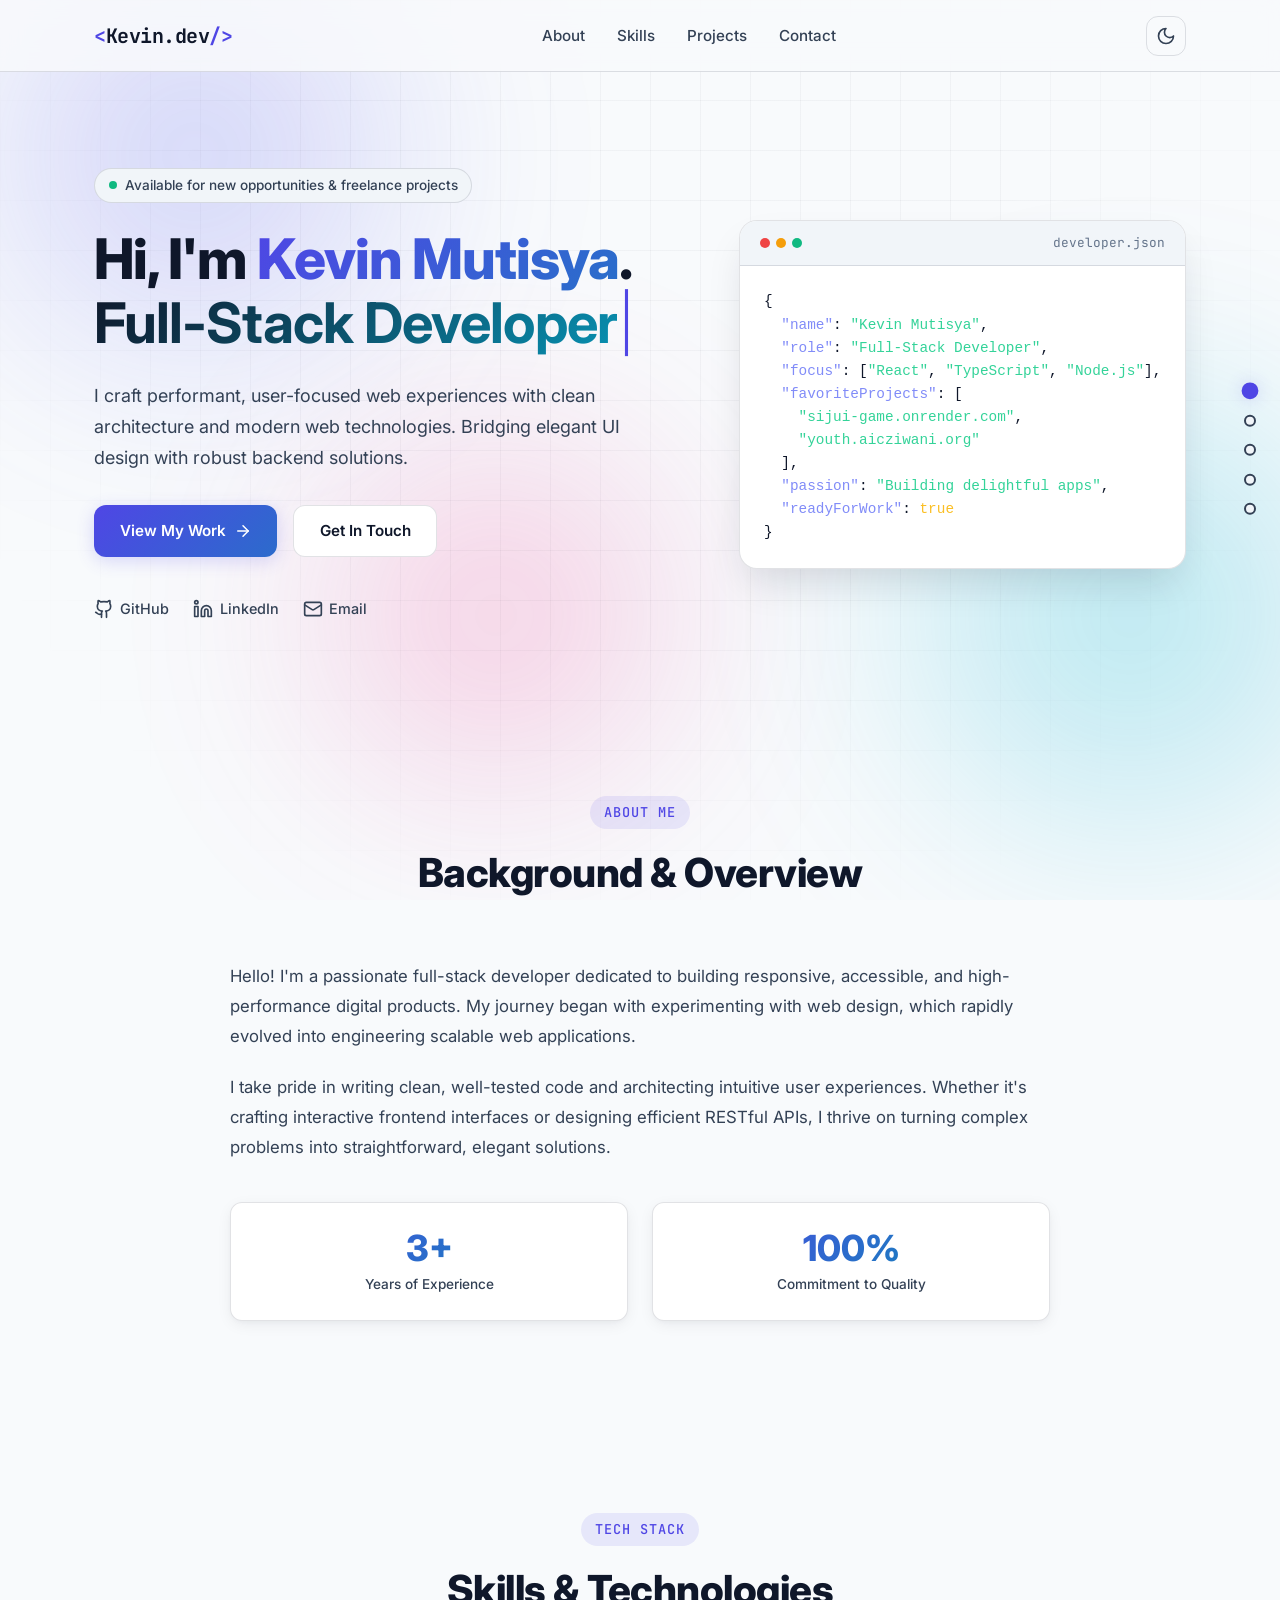
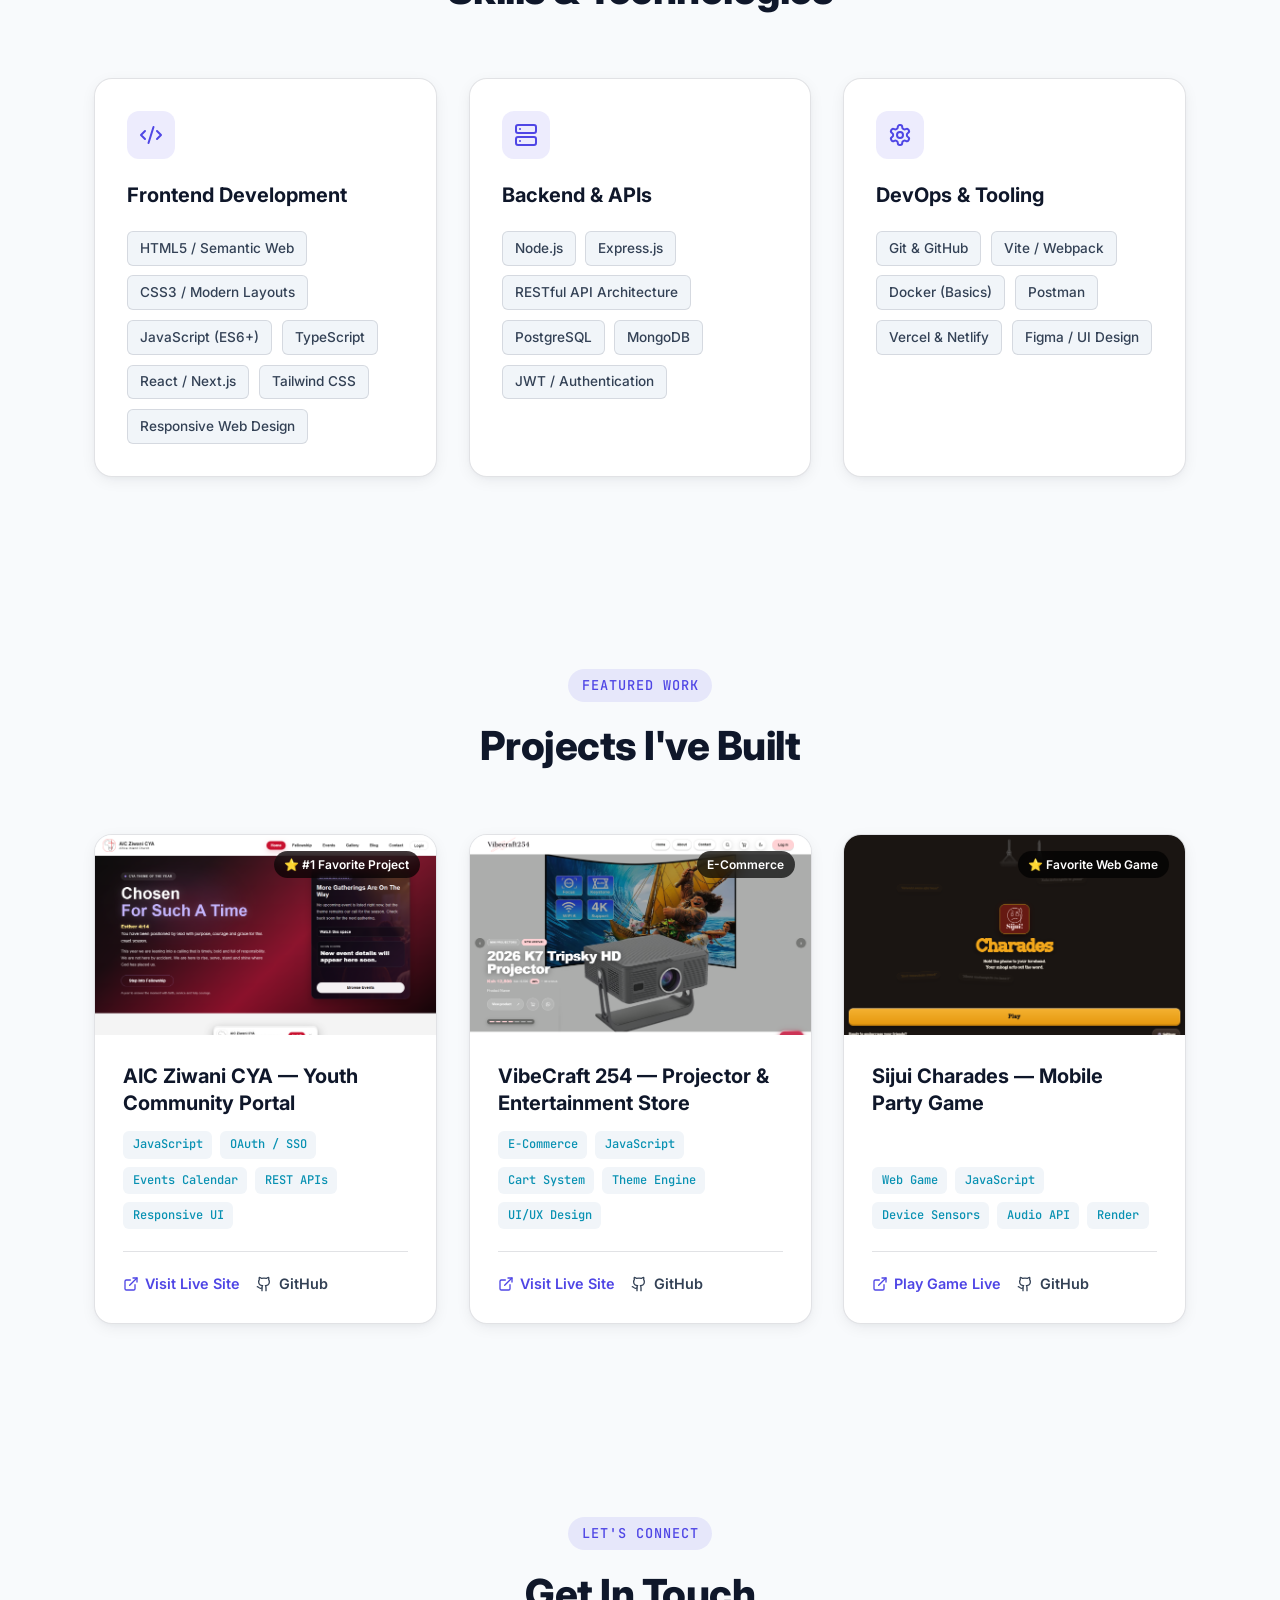
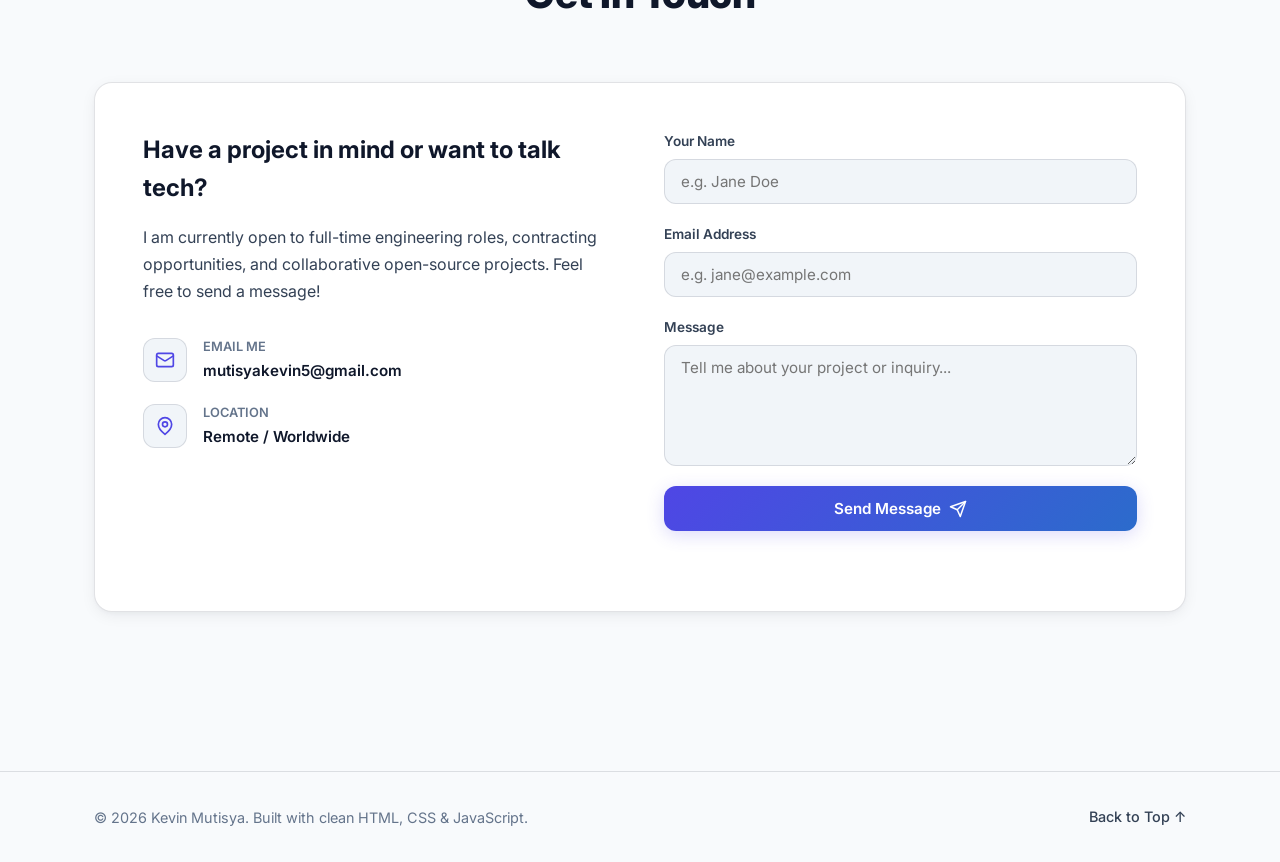
==== index.html @ 158defcd "feat: complete developer portfolio with 3D wheel scroll, project showcases, and contact form" ====
<!DOCTYPE html>
<html lang="en" data-theme="dark">
<head>
  <meta charset="UTF-8" />
  <meta name="viewport" content="width=device-width, initial-scale=1.0" />
  <meta name="description" content="Portfolio of Kevin Mutisya, Full-Stack & Frontend Web Developer. Showcasing modern web applications, skills, and projects." />
  <title>Kevin Mutisya | Full-Stack & Frontend Developer</title>

  <!-- Google Fonts: Inter -->
  <link rel="preconnect" href="https://fonts.googleapis.com" />
  <link rel="preconnect" href="https://fonts.gstatic.com" crossorigin />
  <link href="https://fonts.googleapis.com/css2?family=Inter:wght@300;400;500;600;700;800&family=JetBrains+Mono:wght@400;500&display=swap" rel="stylesheet" />

  <!-- Main Stylesheet -->
  <link rel="stylesheet" href="style.css" />
</head>
<body>
  <!-- Ambient Interactive Glow Cursor -->
  <div class="cursor-glow" id="cursor-glow" aria-hidden="true"></div>

  <!-- Animated Mesh Gradient Canvas / Aurora Background -->
  <div class="bg-mesh" aria-hidden="true">
    <div class="mesh-orb orb-1"></div>
    <div class="mesh-orb orb-2"></div>
    <div class="mesh-orb orb-3"></div>
    <div class="mesh-grid"></div>
  </div>

  <!-- Navigation Header -->
  <header class="site-header" id="header">
    <div class="container nav-container">
      <a href="#hero" class="brand-logo" aria-label="Home">
        <span class="logo-bracket">&lt;</span><span class="logo-text">Kevin.dev</span><span class="logo-bracket">/&gt;</span>
      </a>

      <!-- Desktop & Mobile Navigation Links -->
      <nav class="nav-menu" id="nav-menu" aria-label="Primary Navigation">
        <ul class="nav-list">
          <li class="nav-item"><a href="#about" class="nav-link">About</a></li>
          <li class="nav-item"><a href="#skills" class="nav-link">Skills</a></li>
          <li class="nav-item"><a href="#projects" class="nav-link">Projects</a></li>
          <li class="nav-item"><a href="#contact" class="nav-link">Contact</a></li>
        </ul>
      </nav>

      <!-- Header Actions (Theme Switcher + Mobile Toggle) -->
      <div class="header-actions">
        <!-- Theme Toggle Button -->
        <button id="theme-toggle" class="icon-btn theme-toggle" aria-label="Toggle light and dark mode" title="Toggle theme">
          <svg class="sun-icon" xmlns="http://www.w3.org/2000/svg" width="20" height="20" viewBox="0 0 24 24" fill="none" stroke="currentColor" stroke-width="2" stroke-linecap="round" stroke-linejoin="round">
            <circle cx="12" cy="12" r="4"></circle>
            <path d="M12 2v2"></path>
            <path d="M12 20v2"></path>
            <path d="m4.93 4.93 1.41 1.41"></path>
            <path d="m17.66 17.66 1.41 1.41"></path>
            <path d="M2 12h2"></path>
            <path d="M20 12h2"></path>
            <path d="m6.34 17.66-1.41 1.41"></path>
            <path d="m19.07 4.93-1.41 1.41"></path>
          </svg>
          <svg class="moon-icon" xmlns="http://www.w3.org/2000/svg" width="20" height="20" viewBox="0 0 24 24" fill="none" stroke="currentColor" stroke-width="2" stroke-linecap="round" stroke-linejoin="round">
            <path d="M12 3a6 6 0 0 0 9 9 9 9 0 1 1-9-9Z"></path>
          </svg>
        </button>

        <!-- Mobile Menu Hamburger Button -->
        <button id="mobile-toggle" class="icon-btn mobile-toggle" aria-label="Toggle navigation menu" aria-expanded="false">
          <span class="hamburger-bar"></span>
          <span class="hamburger-bar"></span>
          <span class="hamburger-bar"></span>
        </button>
      </div>
    </div>
  </header>

  <main id="main-content">
    <!-- Hero Section -->
    <section class="hero-section wheel-section" id="hero">
      <div class="container hero-container">
        <div class="hero-content">
          <div class="status-badge">
            <span class="status-pulse"></span>
            Available for new opportunities & freelance projects
          </div>
          <h1 class="hero-title">
            Hi, I'm <span class="highlight-gradient magnetic-text">Kevin Mutisya</span>.<br />
            <span class="typewriter-wrap">
              <span class="typewriter-text" id="typewriter">Full-Stack Developer</span><span class="typewriter-cursor">|</span>
            </span>
          </h1>
          <p class="hero-subtitle">
            I craft performant, user-focused web experiences with clean architecture and modern web technologies. Bridging elegant UI design with robust backend solutions.
          </p>

          <div class="hero-actions">
            <a href="#projects" class="btn btn-primary">
              View My Work
              <svg xmlns="http://www.w3.org/2000/svg" width="18" height="18" viewBox="0 0 24 24" fill="none" stroke="currentColor" stroke-width="2" stroke-linecap="round" stroke-linejoin="round"><path d="M5 12h14"></path><path d="m12 5 7 7-7 7"></path></svg>
            </a>
            <a href="#contact" class="btn btn-secondary">Get In Touch</a>
          </div>

          <div class="hero-socials">
            <a href="https://github.com" target="_blank" rel="noopener noreferrer" class="social-link" aria-label="GitHub Profile">
              <svg xmlns="http://www.w3.org/2000/svg" width="20" height="20" viewBox="0 0 24 24" fill="none" stroke="currentColor" stroke-width="2" stroke-linecap="round" stroke-linejoin="round"><path d="M15 22v-4a4.8 4.8 0 0 0-1-3.5c3 0 6-2 6-5.5.08-1.25-.27-2.48-1-3.5.28-1.15.28-2.35 0-3.5 0 0-1 0-3 1.5-2.64-.5-5.36-.5-8 0C6 2 5 2 5 2c-.3 1.15-.3 2.35 0 3.5A5.403 5.403 0 0 0 4 9c0 3.5 3 5.5 6 5.5-.39.49-.68 1.05-.85 1.65-.17.6-.22 1.23-.15 1.85v4"></path><path d="M9 18c-4.51 2-5-2-7-2"></path></svg>
              <span>GitHub</span>
            </a>
            <a href="https://linkedin.com" target="_blank" rel="noopener noreferrer" class="social-link" aria-label="LinkedIn Profile">
              <svg xmlns="http://www.w3.org/2000/svg" width="20" height="20" viewBox="0 0 24 24" fill="none" stroke="currentColor" stroke-width="2" stroke-linecap="round" stroke-linejoin="round"><path d="M16 8a6 6 0 0 1 6 6v7h-4v-7a2 2 0 0 0-2-2 2 2 0 0 0-2 2v7h-4v-7a6 6 0 0 1 6-6z"></path><rect width="4" height="12" x="2" y="9"></rect><circle cx="4" cy="4" r="2"></circle></svg>
              <span>LinkedIn</span>
            </a>
            <a href="mailto:mutisyakevin5@gmail.com" class="social-link" aria-label="Email Address">
              <svg xmlns="http://www.w3.org/2000/svg" width="20" height="20" viewBox="0 0 24 24" fill="none" stroke="currentColor" stroke-width="2" stroke-linecap="round" stroke-linejoin="round"><rect width="20" height="16" x="2" y="4" rx="2"></rect><path d="m22 7-8.97 5.7a1.94 1.94 0 0 1-2.06 0L2 7"></path></svg>
              <span>Email</span>
            </a>
          </div>
        </div>

        <div class="hero-visual">
          <div class="code-card">
            <div class="code-card-header">
              <div class="card-dots">
                <span class="dot dot-red"></span>
                <span class="dot dot-yellow"></span>
                <span class="dot dot-green"></span>
              </div>
              <span class="card-filename">developer.json</span>
            </div>
            <pre class="code-block"><code>{
  <span class="code-key">"name"</span>: <span class="code-string">"Kevin Mutisya"</span>,
  <span class="code-key">"role"</span>: <span class="code-string">"Full-Stack Developer"</span>,
  <span class="code-key">"focus"</span>: [<span class="code-string">"React"</span>, <span class="code-string">"TypeScript"</span>, <span class="code-string">"Node.js"</span>],
  <span class="code-key">"favoriteProjects"</span>: [
    <span class="code-string">"sijui-game.onrender.com"</span>,
    <span class="code-string">"youth.aicziwani.org"</span>
  ],
  <span class="code-key">"passion"</span>: <span class="code-string">"Building delightful apps"</span>,
  <span class="code-key">"readyForWork"</span>: <span class="code-bool">true</span>
}</code></pre>
          </div>
        </div>
      </div>
    </section>

    <!-- About Section -->
    <section class="section about-section wheel-section" id="about">
      <div class="container">
        <div class="section-header">
          <span class="section-tag">About Me</span>
          <h2 class="section-title">Background & Overview</h2>
        </div>

        <div class="about-grid">
          <div class="about-text">
            <p>
              Hello! I'm a passionate full-stack developer dedicated to building responsive, accessible, and high-performance digital products. My journey began with experimenting with web design, which rapidly evolved into engineering scalable web applications.
            </p>
            <p>
              I take pride in writing clean, well-tested code and architecting intuitive user experiences. Whether it's crafting interactive frontend interfaces or designing efficient RESTful APIs, I thrive on turning complex problems into straightforward, elegant solutions.
            </p>
            <div class="about-stats">
              <div class="stat-card">
                <span class="stat-number">3+</span>
                <span class="stat-label">Years of Experience</span>
              </div>
              <div class="stat-card">
                <span class="stat-number">100%</span>
                <span class="stat-label">Commitment to Quality</span>
              </div>
            </div>
          </div>
        </div>
      </div>
    </section>

    <!-- Skills Section -->
    <section class="section skills-section wheel-section" id="skills">
      <div class="container">
        <div class="section-header">
          <span class="section-tag">Tech Stack</span>
          <h2 class="section-title">Skills & Technologies</h2>
        </div>

        <div class="skills-grid">
          <!-- Frontend Category -->
          <div class="skill-category-card">
            <div class="category-icon">
              <svg xmlns="http://www.w3.org/2000/svg" width="24" height="24" viewBox="0 0 24 24" fill="none" stroke="currentColor" stroke-width="2" stroke-linecap="round" stroke-linejoin="round"><path d="m18 16 4-4-4-4"></path><path d="m6 8-4 4 4 4"></path><path d="m14.5 4-5 16"></path></svg>
            </div>
            <h3 class="category-title">Frontend Development</h3>
            <div class="skill-tags">
              <span class="tag">HTML5 / Semantic Web</span>
              <span class="tag">CSS3 / Modern Layouts</span>
              <span class="tag">JavaScript (ES6+)</span>
              <span class="tag">TypeScript</span>
              <span class="tag">React / Next.js</span>
              <span class="tag">Tailwind CSS</span>
              <span class="tag">Responsive Web Design</span>
            </div>
          </div>

          <!-- Backend Category -->
          <div class="skill-category-card">
            <div class="category-icon">
              <svg xmlns="http://www.w3.org/2000/svg" width="24" height="24" viewBox="0 0 24 24" fill="none" stroke="currentColor" stroke-width="2" stroke-linecap="round" stroke-linejoin="round"><rect width="20" height="8" x="2" y="2" rx="2" ry="2"></rect><rect width="20" height="8" x="2" y="14" rx="2" ry="2"></rect><line x1="6" x2="6.01" y1="6" y2="6"></line><line x1="6" x2="6.01" y1="18" y2="18"></line></svg>
            </div>
            <h3 class="category-title">Backend & APIs</h3>
            <div class="skill-tags">
              <span class="tag">Node.js</span>
              <span class="tag">Express.js</span>
              <span class="tag">RESTful API Architecture</span>
              <span class="tag">PostgreSQL</span>
              <span class="tag">MongoDB</span>
              <span class="tag">JWT / Authentication</span>
            </div>
          </div>

          <!-- Tools & Workflow Category -->
          <div class="skill-category-card">
            <div class="category-icon">
              <svg xmlns="http://www.w3.org/2000/svg" width="24" height="24" viewBox="0 0 24 24" fill="none" stroke="currentColor" stroke-width="2" stroke-linecap="round" stroke-linejoin="round"><path d="M12.22 2h-.44a2 2 0 0 0-2 2v.18a2 2 0 0 1-1 1.73l-.43.25a2 2 0 0 1-2 0l-.15-.08a2 2 0 0 0-2.73.73l-.22.38a2 2 0 0 0 .73 2.73l.15.1a2 2 0 0 1 1 1.72v.51a2 2 0 0 1-1 1.74l-.15.09a2 2 0 0 0-.73 2.73l.22.38a2 2 0 0 0 2.73.73l.15-.08a2 2 0 0 1 2 0l.43.25a2 2 0 0 1 1 1.73V20a2 2 0 0 0 2 2h.44a2 2 0 0 0 2-2v-.18a2 2 0 0 1 1-1.73l.43-.25a2 2 0 0 1 2 0l.15.08a2 2 0 0 0 2.73-.73l.22-.39a2 2 0 0 0-.73-2.73l-.15-.08a2 2 0 0 1-1-1.74v-.5a2 2 0 0 1 1-1.74l.15-.09a2 2 0 0 0 .73-2.73l-.22-.38a2 2 0 0 0-2.73-.73l-.15.08a2 2 0 0 1-2 0l-.43-.25a2 2 0 0 1-1-1.73V4a2 2 0 0 0-2-2z"></path><circle cx="12" cy="12" r="3"></circle></svg>
            </div>
            <h3 class="category-title">DevOps & Tooling</h3>
            <div class="skill-tags">
              <span class="tag">Git & GitHub</span>
              <span class="tag">Vite / Webpack</span>
              <span class="tag">Docker (Basics)</span>
              <span class="tag">Postman</span>
              <span class="tag">Vercel & Netlify</span>
              <span class="tag">Figma / UI Design</span>
            </div>
          </div>
        </div>
      </div>
    </section>

    <!-- Projects Section -->
    <section class="section projects-section wheel-section" id="projects">
      <div class="container">
        <div class="section-header">
          <span class="section-tag">Featured Work</span>
          <h2 class="section-title">Projects I've Built</h2>
        </div>

        <div class="projects-grid">
          <!-- Project 1: AIC Ziwani CYA (Favorite / Best) -->
          <article class="project-card" data-url="projects/aic-ziwani.html">
            <a href="projects/aic-ziwani.html" class="project-card-link-overlay" aria-label="View AIC Ziwani CYA Project Details"></a>
            <div class="project-preview">
              <div class="project-badge">⭐ #1 Favorite Project</div>
              <img src="assets/images/aic-ziwani.png" alt="AIC Ziwani CYA Platform Screenshot" class="project-img" loading="lazy" />
            </div>
            <div class="project-content">
              <h3 class="project-title">
                <a href="projects/aic-ziwani.html" class="project-title-link">AIC Ziwani CYA — Youth Community Portal</a>
              </h3>
              <div class="project-tech">
                <span class="tech-pill">JavaScript</span>
                <span class="tech-pill">OAuth / SSO</span>
                <span class="tech-pill">Events Calendar</span>
                <span class="tech-pill">REST APIs</span>
                <span class="tech-pill">Responsive UI</span>
              </div>
              <div class="project-links">
                <a href="https://youth.aicziwani.org" target="_blank" rel="noopener noreferrer" class="project-link live-link">
                  <svg xmlns="http://www.w3.org/2000/svg" width="16" height="16" viewBox="0 0 24 24" fill="none" stroke="currentColor" stroke-width="2" stroke-linecap="round" stroke-linejoin="round"><path d="M18 13v6a2 2 0 0 1-2 2H5a2 2 0 0 1-2-2V8a2 2 0 0 1 2-2h6"></path><polyline points="15 3 21 3 21 9"></polyline><line x1="10" x2="21" y1="14" y2="3"></line></svg>
                  Visit Live Site
                </a>
                <a href="https://github.com" target="_blank" rel="noopener noreferrer" class="project-link repo-link">
                  <svg xmlns="http://www.w3.org/2000/svg" width="16" height="16" viewBox="0 0 24 24" fill="none" stroke="currentColor" stroke-width="2" stroke-linecap="round" stroke-linejoin="round"><path d="M15 22v-4a4.8 4.8 0 0 0-1-3.5c3 0 6-2 6-5.5.08-1.25-.27-2.48-1-3.5.28-1.15.28-2.35 0-3.5 0 0-1 0-3 1.5-2.64-.5-5.36-.5-8 0C6 2 5 2 5 2c-.3 1.15-.3 2.35 0 3.5A5.403 5.403 0 0 0 4 9c0 3.5 3 5.5 6 5.5-.39.49-.68 1.05-.85 1.65-.17.6-.22 1.23-.15 1.85v4"></path><path d="M9 18c-4.51 2-5-2-7-2"></path></svg>
                  GitHub
                </a>
              </div>
            </div>
          </article>

          <!-- Project 2: VibeCraft 254 -->
          <article class="project-card" data-url="projects/vibecraft.html">
            <a href="projects/vibecraft.html" class="project-card-link-overlay" aria-label="View VibeCraft 254 Project Details"></a>
            <div class="project-preview">
              <div class="project-badge">E-Commerce</div>
              <img src="assets/images/vibecraft.png" alt="VibeCraft 254 Storefront Screenshot" class="project-img" loading="lazy" />
            </div>
            <div class="project-content">
              <h3 class="project-title">
                <a href="projects/vibecraft.html" class="project-title-link">VibeCraft 254 — Projector & Entertainment Store</a>
              </h3>
              <div class="project-tech">
                <span class="tech-pill">E-Commerce</span>
                <span class="tech-pill">JavaScript</span>
                <span class="tech-pill">Cart System</span>
                <span class="tech-pill">Theme Engine</span>
                <span class="tech-pill">UI/UX Design</span>
              </div>
              <div class="project-links">
                <a href="https://vibecraft254.com" target="_blank" rel="noopener noreferrer" class="project-link live-link">
                  <svg xmlns="http://www.w3.org/2000/svg" width="16" height="16" viewBox="0 0 24 24" fill="none" stroke="currentColor" stroke-width="2" stroke-linecap="round" stroke-linejoin="round"><path d="M18 13v6a2 2 0 0 1-2 2H5a2 2 0 0 1-2-2V8a2 2 0 0 1 2-2h6"></path><polyline points="15 3 21 3 21 9"></polyline><line x1="10" x2="21" y1="14" y2="3"></line></svg>
                  Visit Live Site
                </a>
                <a href="https://github.com" target="_blank" rel="noopener noreferrer" class="project-link repo-link">
                  <svg xmlns="http://www.w3.org/2000/svg" width="16" height="16" viewBox="0 0 24 24" fill="none" stroke="currentColor" stroke-width="2" stroke-linecap="round" stroke-linejoin="round"><path d="M15 22v-4a4.8 4.8 0 0 0-1-3.5c3 0 6-2 6-5.5.08-1.25-.27-2.48-1-3.5.28-1.15.28-2.35 0-3.5 0 0-1 0-3 1.5-2.64-.5-5.36-.5-8 0C6 2 5 2 5 2c-.3 1.15-.3 2.35 0 3.5A5.403 5.403 0 0 0 4 9c0 3.5 3 5.5 6 5.5-.39.49-.68 1.05-.85 1.65-.17.6-.22 1.23-.15 1.85v4"></path><path d="M9 18c-4.51 2-5-2-7-2"></path></svg>
                  GitHub
                </a>
              </div>
            </div>
          </article>

          <!-- Project 3: Sijui Charades -->
          <article class="project-card" data-url="projects/sijui-game.html">
            <a href="projects/sijui-game.html" class="project-card-link-overlay" aria-label="View Sijui Charades Project Details"></a>
            <div class="project-preview">
              <div class="project-badge">⭐ Favorite Web Game</div>
              <img src="assets/images/sijui-game.png" alt="Sijui Charades Mobile Game Screenshot" class="project-img" loading="lazy" />
            </div>
            <div class="project-content">
              <h3 class="project-title">
                <a href="projects/sijui-game.html" class="project-title-link">Sijui Charades — Mobile Party Game</a>
              </h3>
              <div class="project-tech">
                <span class="tech-pill">Web Game</span>
                <span class="tech-pill">JavaScript</span>
                <span class="tech-pill">Device Sensors</span>
                <span class="tech-pill">Audio API</span>
                <span class="tech-pill">Render</span>
              </div>
              <div class="project-links">
                <a href="https://sijui-game.onrender.com" target="_blank" rel="noopener noreferrer" class="project-link live-link">
                  <svg xmlns="http://www.w3.org/2000/svg" width="16" height="16" viewBox="0 0 24 24" fill="none" stroke="currentColor" stroke-width="2" stroke-linecap="round" stroke-linejoin="round"><path d="M18 13v6a2 2 0 0 1-2 2H5a2 2 0 0 1-2-2V8a2 2 0 0 1 2-2h6"></path><polyline points="15 3 21 3 21 9"></polyline><line x1="10" x2="21" y1="14" y2="3"></line></svg>
                  Play Game Live
                </a>
                <a href="https://github.com" target="_blank" rel="noopener noreferrer" class="project-link repo-link">
                  <svg xmlns="http://www.w3.org/2000/svg" width="16" height="16" viewBox="0 0 24 24" fill="none" stroke="currentColor" stroke-width="2" stroke-linecap="round" stroke-linejoin="round"><path d="M15 22v-4a4.8 4.8 0 0 0-1-3.5c3 0 6-2 6-5.5.08-1.25-.27-2.48-1-3.5.28-1.15.28-2.35 0-3.5 0 0-1 0-3 1.5-2.64-.5-5.36-.5-8 0C6 2 5 2 5 2c-.3 1.15-.3 2.35 0 3.5A5.403 5.403 0 0 0 4 9c0 3.5 3 5.5 6 5.5-.39.49-.68 1.05-.85 1.65-.17.6-.22 1.23-.15 1.85v4"></path><path d="M9 18c-4.51 2-5-2-7-2"></path></svg>
                  GitHub
                </a>
              </div>
            </div>
          </article>
        </div>
      </div>
    </section>

    <!-- Contact Section -->
    <section class="section contact-section wheel-section" id="contact">
      <div class="container">
        <div class="section-header">
          <span class="section-tag">Let's Connect</span>
          <h2 class="section-title">Get In Touch</h2>
        </div>

        <div class="contact-grid">
          <div class="contact-info">
            <h3 class="contact-subtitle">Have a project in mind or want to talk tech?</h3>
            <p>
              I am currently open to full-time engineering roles, contracting opportunities, and collaborative open-source projects. Feel free to send a message!
            </p>

            <div class="contact-details">
              <div class="contact-item">
                <div class="contact-item-icon">
                  <svg xmlns="http://www.w3.org/2000/svg" width="20" height="20" viewBox="0 0 24 24" fill="none" stroke="currentColor" stroke-width="2" stroke-linecap="round" stroke-linejoin="round"><rect width="20" height="16" x="2" y="4" rx="2"></rect><path d="m22 7-8.97 5.7a1.94 1.94 0 0 1-2.06 0L2 7"></path></svg>
                </div>
                <div>
                  <span class="contact-label">Email Me</span>
                  <a href="mailto:mutisyakevin5@gmail.com" class="contact-value">mutisyakevin5@gmail.com</a>
                </div>
              </div>

              <div class="contact-item">
                <div class="contact-item-icon">
                  <svg xmlns="http://www.w3.org/2000/svg" width="20" height="20" viewBox="0 0 24 24" fill="none" stroke="currentColor" stroke-width="2" stroke-linecap="round" stroke-linejoin="round"><path d="M20 10c0 6-8 12-8 12s-8-6-8-12a8 8 0 0 1 16 0Z"></path><circle cx="12" cy="10" r="3"></circle></svg>
                </div>
                <div>
                  <span class="contact-label">Location</span>
                  <span class="contact-value">Remote / Worldwide</span>
                </div>
              </div>
            </div>
          </div>

          <!-- Contact Form -->
          <form class="contact-form" id="contact-form" onsubmit="event.preventDefault();">
            <div class="form-group">
              <label for="name" class="form-label">Your Name</label>
              <input type="text" id="name" name="name" class="form-input" placeholder="e.g. Jane Doe" required />
            </div>

            <div class="form-group">
              <label for="email" class="form-label">Email Address</label>
              <input type="email" id="email" name="email" class="form-input" placeholder="e.g. jane@example.com" required />
            </div>

            <div class="form-group">
              <label for="message" class="form-label">Message</label>
              <textarea id="message" name="message" rows="5" class="form-input form-textarea" placeholder="Tell me about your project or inquiry..." required></textarea>
            </div>

            <button type="submit" class="btn btn-primary btn-submit">
              Send Message
              <svg xmlns="http://www.w3.org/2000/svg" width="18" height="18" viewBox="0 0 24 24" fill="none" stroke="currentColor" stroke-width="2" stroke-linecap="round" stroke-linejoin="round"><line x1="22" y1="2" x2="11" y2="13"></line><polygon points="22 2 15 22 11 13 2 9 22 2"></polygon></svg>
            </button>
            <p class="form-feedback" id="form-feedback" aria-live="polite"></p>
          </form>
        </div>
      </div>
    </section>
  </main>

  <!-- Project Device Showcase Modal (Realistic Laptop & Phone) -->
  <dialog id="project-modal" class="project-modal" aria-labelledby="modal-title">
    <div class="modal-dialog-content">
      <div class="modal-header">
        <div>
          <span class="modal-badge" id="modal-badge">⭐ Featured Project</span>
          <h2 class="modal-title" id="modal-title">Project Title</h2>
          <p class="modal-subtitle" id="modal-subtitle">Project Tagline</p>
        </div>
        <button type="button" class="modal-close-btn" id="modal-close" aria-label="Close modal">&times;</button>
      </div>

      <div class="modal-toolbar">
        <!-- Device Mode Switcher -->
        <div class="view-mode-tabs" role="tablist">
          <button type="button" class="mode-tab active" data-mode="side-by-side" aria-label="Both Devices">
            <svg xmlns="http://www.w3.org/2000/svg" width="16" height="16" viewBox="0 0 24 24" fill="none" stroke="currentColor" stroke-width="2" stroke-linecap="round" stroke-linejoin="round"><rect width="20" height="14" x="2" y="3" rx="2"/><line x1="8" x2="16" y1="21" y2="21"/><line x1="12" x2="12" y1="17" y2="21"/></svg>
            Both Devices
          </button>
          <button type="button" class="mode-tab" data-mode="laptop" aria-label="Laptop View">
            💻 Laptop (Desktop)
          </button>
          <button type="button" class="mode-tab" data-mode="phone" aria-label="Phone View">
            📱 iPhone 14 (Mobile)
          </button>
        </div>

        <!-- Page View Tabs for Laptop Screen -->
        <div class="page-tabs" id="page-tabs" role="tablist">
          <!-- Populated dynamically via JS -->
        </div>
      </div>

      <!-- Device Showcase Stage -->
      <div class="device-stage stage-side-by-side" id="device-stage">
        <!-- Laptop Mockup -->
        <div class="device-laptop" id="device-laptop">
          <div class="laptop-lid">
            <div class="laptop-camera"></div>
            <div class="laptop-screen" id="laptop-screen">
              <img id="laptop-img" src="" alt="Desktop view" />
            </div>
          </div>
          <div class="laptop-base">
            <div class="laptop-notch"></div>
          </div>
          <span class="device-label">MacBook / Desktop View (Scrollable)</span>
        </div>

        <!-- Phone Mockup -->
        <div class="device-phone" id="device-phone">
          <div class="phone-island">
            <span class="phone-camera-lens"></span>
          </div>
          <div class="phone-screen" id="phone-screen">
            <img id="phone-img" src="" alt="Mobile view" />
          </div>
          <div class="phone-home-bar"></div>
          <span class="device-label">iPhone 14 / Mobile View (Scrollable)</span>
        </div>
      </div>

      <!-- Modal Footer (Description & Action Links) -->
      <div class="modal-footer">
        <div class="modal-info">
          <p id="modal-desc" class="modal-desc"></p>
          <div id="modal-features" class="modal-features"></div>
        </div>
        <div class="modal-actions">
          <a href="#" id="modal-live-link" target="_blank" rel="noopener noreferrer" class="btn btn-primary">
            Visit Live Site
            <svg xmlns="http://www.w3.org/2000/svg" width="16" height="16" viewBox="0 0 24 24" fill="none" stroke="currentColor" stroke-width="2" stroke-linecap="round" stroke-linejoin="round"><path d="M18 13v6a2 2 0 0 1-2 2H5a2 2 0 0 1-2-2V8a2 2 0 0 1 2-2h6"></path><polyline points="15 3 21 3 21 9"></polyline><line x1="10" x2="21" y1="14" y2="3"></line></svg>
          </a>
        </div>
      </div>
    </div>
  </dialog>

  <!-- Wheel / Section Flow Floating Indicator -->
  <aside class="wheel-nav" aria-label="Sections indicator">
    <a href="#hero" class="wheel-dot active" data-section="hero" aria-label="Hero Section"><span class="wheel-dot-tooltip">Intro</span></a>
    <a href="#about" class="wheel-dot" data-section="about" aria-label="About Section"><span class="wheel-dot-tooltip">About</span></a>
    <a href="#skills" class="wheel-dot" data-section="skills" aria-label="Skills Section"><span class="wheel-dot-tooltip">Skills</span></a>
    <a href="#projects" class="wheel-dot" data-section="projects" aria-label="Projects Section"><span class="wheel-dot-tooltip">Projects</span></a>
    <a href="#contact" class="wheel-dot" data-section="contact" aria-label="Contact Section"><span class="wheel-dot-tooltip">Contact</span></a>
  </aside>

  <!-- Site Footer -->
  <footer class="site-footer">
    <div class="container footer-container">
      <p class="footer-copy">
        &copy; <span id="current-year">2026</span> Kevin Mutisya. Built with clean HTML, CSS & JavaScript.
      </p>
      <div class="footer-links">
        <a href="#hero" class="back-to-top">
          Back to Top &uarr;
        </a>
      </div>
    </div>
  </footer>

  <!-- Main JavaScript File -->
  <script src="script.js"></script>
</body>
</html>
---- style.css ----
/* ==========================================================================
   Design Tokens & CSS Variables
   ========================================================================== */
:root {
  /* Color Palette - Dark Theme (Default) */
  --bg-body: #0b0f19;
  --bg-surface: #111827;
  --bg-surface-elevated: #1f2937;
  --bg-surface-hover: #283548;

  --text-primary: #f9fafb;
  --text-secondary: #9ca3af;
  --text-muted: #6b7280;

  --border-color: rgba(255, 255, 255, 0.08);
  --border-focus: rgba(99, 102, 241, 0.6);

  --accent-primary: #6366f1;       /* Indigo */
  --accent-primary-hover: #4f46e5;
  --accent-secondary: #06b6d4;     /* Cyan */
  --accent-gradient: linear-gradient(135deg, #6366f1 0%, #06b6d4 100%);
  --accent-glow: rgba(99, 102, 241, 0.25);

  --badge-bg: rgba(99, 102, 241, 0.12);
  --badge-text: #818cf8;
  --status-pulse-color: #10b981;

  --card-shadow: 0 4px 20px rgba(0, 0, 0, 0.25);
  --card-shadow-hover: 0 16px 36px rgba(0, 0, 0, 0.4);

  /* Typography */
  --font-sans: 'Inter', -apple-system, BlinkMacSystemFont, "Segoe UI", Roboto, sans-serif;
  --font-mono: 'JetBrains Mono', SFMono-Regular, Menlo, Monaco, Consolas, monospace;

  /* Layout & Spacing */
  --container-max-width: 1140px;
  --header-height: 72px;
  --radius-sm: 6px;
  --radius-md: 12px;
  --radius-lg: 18px;
  --radius-full: 9999px;

  /* Transitions */
  --transition-fast: 0.15s ease;
  --transition-normal: 0.25s ease;
  --transition-slow: 0.4s ease;
  --ease-elastic: cubic-bezier(0.34, 1.56, 0.64, 1);
  --ease-out-expo: cubic-bezier(0.16, 1, 0.3, 1);
}

/* Light Theme Overrides */
[data-theme="light"] {
  --bg-body: #f8fafc;
  --bg-surface: #ffffff;
  --bg-surface-elevated: #f1f5f9;
  --bg-surface-hover: #e2e8f0;

  --text-primary: #0f172a;
  --text-secondary: #334155;
  --text-muted: #64748b;

  /* Sharper, multi-layered edge definitions for light theme */
  --border-color: rgba(15, 23, 42, 0.12);
  --border-subtle: rgba(15, 23, 42, 0.08);
  --border-highlight: rgba(255, 255, 255, 0.9);
  --border-focus: rgba(79, 70, 229, 0.6);

  --accent-primary: #4f46e5;
  --accent-primary-hover: #4338ca;
  --accent-secondary: #0891b2;
  --accent-gradient: linear-gradient(135deg, #4f46e5 0%, #0891b2 100%);
  --accent-glow: rgba(79, 70, 229, 0.2);

  --badge-bg: rgba(79, 70, 229, 0.1);
  --badge-text: #4338ca;

  /* Crisp light theme shadows and edge highlights */
  --card-shadow: 0 4px 16px -2px rgba(15, 23, 42, 0.08), 0 2px 6px -1px rgba(15, 23, 42, 0.04), inset 0 1px 0 rgba(255, 255, 255, 0.8);
  --card-shadow-hover: 0 16px 32px -4px rgba(79, 70, 229, 0.14), 0 6px 14px -2px rgba(15, 23, 42, 0.08), inset 0 1px 0 rgba(255, 255, 255, 1);
}

/* ==========================================================================
   CSS Reset & Base Rules
   ========================================================================== */
*, *::before, *::after {
  box-sizing: border-box;
  margin: 0;
  padding: 0;
}

html {
  scroll-behavior: smooth;
  font-size: 16px;
}

body {
  font-family: var(--font-sans);
  background-color: var(--bg-body);
  color: var(--text-primary);
  line-height: 1.6;
  -webkit-font-smoothing: antialiased;
  -moz-osx-font-smoothing: grayscale;
  transition: background-color var(--transition-normal), color var(--transition-normal);
  overflow-x: clip;
  position: relative;
}

/* ==========================================================================
   Ambient Interactive Cursor Glow & Background Mesh Orbs (Higginsfield/Figma vibe)
   ========================================================================== */
.cursor-glow {
  position: fixed;
  top: 0;
  left: 0;
  width: 450px;
  height: 450px;
  border-radius: 50%;
  pointer-events: none;
  background: radial-gradient(circle, rgba(99, 102, 241, 0.18) 0%, rgba(6, 182, 212, 0.08) 45%, transparent 70%);
  transform: translate(-50%, -50%);
  z-index: 9998;
  filter: blur(40px);
  opacity: 0;
  transition: opacity 0.4s ease, width 0.3s ease, height 0.3s ease;
  will-change: transform, opacity;
}

[data-theme="light"] .cursor-glow {
  background: radial-gradient(circle, rgba(99, 102, 241, 0.20) 0%, rgba(14, 165, 233, 0.12) 42%, rgba(236, 72, 153, 0.05) 65%, transparent 75%);
  mix-blend-mode: multiply;
  filter: blur(40px);
}

/* Floating Fluid Mesh Gradient Orbs */
.bg-mesh {
  position: fixed;
  inset: 0;
  pointer-events: none;
  overflow: hidden;
  z-index: 0;
}

.mesh-orb {
  position: absolute;
  border-radius: 50%;
  filter: blur(90px);
  opacity: 0.45;
  will-change: transform;
}

[data-theme="light"] .mesh-orb {
  opacity: 0.35;
  filter: blur(100px);
}

.orb-1 {
  width: 550px;
  height: 550px;
  background: radial-gradient(circle, #6366f1 0%, transparent 70%);
  top: -120px;
  left: -80px;
  animation: orb-float-1 22s infinite ease-in-out alternate;
}

.orb-2 {
  width: 600px;
  height: 600px;
  background: radial-gradient(circle, #06b6d4 0%, transparent 70%);
  top: 35%;
  right: -150px;
  animation: orb-float-2 28s infinite ease-in-out alternate;
}

.orb-3 {
  width: 480px;
  height: 480px;
  background: radial-gradient(circle, #ec4899 0%, transparent 70%);
  bottom: 5%;
  left: 20%;
  animation: orb-float-3 25s infinite ease-in-out alternate;
}

/* Subtle Animated Blueprint Grid Overlay */
.mesh-grid {
  position: absolute;
  inset: 0;
  background-image: 
    linear-gradient(to right, rgba(255, 255, 255, 0.03) 1px, transparent 1px),
    linear-gradient(to bottom, rgba(255, 255, 255, 0.03) 1px, transparent 1px);
  background-size: 50px 50px;
  mask-image: radial-gradient(ellipse at 50% 30%, black 40%, transparent 80%);
  -webkit-mask-image: radial-gradient(ellipse at 50% 30%, black 40%, transparent 80%);
}

[data-theme="light"] .mesh-grid {
  background-image: 
    linear-gradient(to right, rgba(15, 23, 42, 0.035) 1px, transparent 1px),
    linear-gradient(to bottom, rgba(15, 23, 42, 0.035) 1px, transparent 1px);
}

@keyframes orb-float-1 {
  0% { transform: translate(0, 0) scale(1); }
  50% { transform: translate(120px, 80px) scale(1.15); }
  100% { transform: translate(-60px, 140px) scale(0.95); }
}

@keyframes orb-float-2 {
  0% { transform: translate(0, 0) scale(1); }
  50% { transform: translate(-140px, -60px) scale(1.12); }
  100% { transform: translate(80px, -110px) scale(0.9); }
}

@keyframes orb-float-3 {
  0% { transform: translate(0, 0) scale(1); }
  50% { transform: translate(90px, -90px) scale(1.18); }
  100% { transform: translate(-100px, 50px) scale(0.92); }
}

#main-content {
  perspective: 1200px;
  perspective-origin: center center;
  transform-style: preserve-3d;
}

a {
  color: inherit;
  text-decoration: none;
}

ul {
  list-style: none;
}

button, input, textarea {
  font-family: inherit;
}

/* Anchor offset for sticky header */
section[id] {
  scroll-margin-top: calc(var(--header-height) + 24px);
}

.container {
  width: 100%;
  max-width: var(--container-max-width);
  margin-inline: auto;
  padding-inline: 1.5rem;
}

/* ==========================================================================
   Header & Navigation Bar
   ========================================================================== */
.site-header {
  position: sticky;
  top: 0;
  z-index: 1000;
  height: var(--header-height);
  background-color: rgba(11, 15, 25, 0.85);
  backdrop-filter: blur(12px);
  -webkit-backdrop-filter: blur(12px);
  border-bottom: 1px solid var(--border-color);
  transition: background-color var(--transition-normal), border-color var(--transition-normal);
}

[data-theme="light"] .site-header {
  background-color: rgba(248, 250, 252, 0.85);
}

.nav-container {
  height: 100%;
  display: flex;
  align-items: center;
  justify-content: space-between;
}

.brand-logo {
  font-family: var(--font-mono);
  font-weight: 700;
  font-size: 1.25rem;
  letter-spacing: -0.5px;
  display: flex;
  align-items: center;
}

.logo-bracket {
  color: var(--accent-primary);
}

.logo-text {
  color: var(--text-primary);
}

.nav-list {
  display: flex;
  gap: 2rem;
  align-items: center;
}

.nav-link {
  color: var(--text-secondary);
  font-weight: 500;
  font-size: 0.95rem;
  position: relative;
  transition: color var(--transition-fast);
  padding: 0.25rem 0;
}

.nav-link:hover,
.nav-link.active {
  color: var(--text-primary);
}

.nav-link.active::after {
  content: "";
  position: absolute;
  bottom: -4px;
  left: 0;
  width: 100%;
  height: 2px;
  background: var(--accent-gradient);
  border-radius: var(--radius-full);
}

.header-actions {
  display: flex;
  align-items: center;
  gap: 0.75rem;
}

.icon-btn {
  background: transparent;
  border: 1px solid var(--border-color);
  color: var(--text-secondary);
  width: 40px;
  height: 40px;
  border-radius: var(--radius-md);
  display: flex;
  align-items: center;
  justify-content: center;
  cursor: pointer;
  transition: all var(--transition-fast);
}

.icon-btn:hover {
  color: var(--text-primary);
  background-color: var(--bg-surface-elevated);
  border-color: var(--accent-primary);
}

/* Theme Toggle Icons */
[data-theme="dark"] .sun-icon {
  display: block;
}
[data-theme="dark"] .moon-icon {
  display: none;
}

[data-theme="light"] .sun-icon {
  display: none;
}
[data-theme="light"] .moon-icon {
  display: block;
}

/* Mobile Hamburger Menu */
.mobile-toggle {
  display: none;
  flex-direction: column;
  justify-content: center;
  gap: 5px;
  padding: 8px;
}

.hamburger-bar {
  width: 20px;
  height: 2px;
  background-color: var(--text-primary);
  border-radius: var(--radius-full);
  transition: transform var(--transition-fast), opacity var(--transition-fast);
}

/* ==========================================================================
   Buttons & Tags
   ========================================================================== */
.btn {
  display: inline-flex;
  align-items: center;
  justify-content: center;
  gap: 0.5rem;
  padding: 0.8rem 1.6rem;
  border-radius: var(--radius-md);
  font-weight: 600;
  font-size: 0.95rem;
  cursor: pointer;
  transition: all var(--transition-fast);
  border: none;
}

.btn-primary {
  background: var(--accent-gradient);
  background-size: 200% 200%;
  color: #ffffff;
  box-shadow: 0 4px 18px var(--accent-glow);
  position: relative;
  overflow: hidden;
  transition: all 0.3s var(--ease-elastic);
}

.btn-primary::after {
  content: "";
  position: absolute;
  top: -50%;
  left: -60%;
  width: 40%;
  height: 200%;
  background: linear-gradient(
    60deg,
    rgba(255, 255, 255, 0) 20%,
    rgba(255, 255, 255, 0.35) 50%,
    rgba(255, 255, 255, 0) 80%
  );
  transform: rotate(25deg);
  transition: all 0.75s ease;
}

.btn-primary:hover::after {
  left: 140%;
}

.btn-primary:hover {
  transform: translateY(-3px) scale(1.02);
  box-shadow: 0 10px 28px var(--accent-glow);
  background-position: 100% 0%;
}

.btn-primary:active {
  transform: translateY(-1px) scale(0.98);
}

.btn-secondary {
  background-color: var(--bg-surface);
  color: var(--text-primary);
  border: 1px solid var(--border-color);
  transition: all 0.25s ease;
  backdrop-filter: blur(8px);
}

.btn-secondary:hover {
  background-color: var(--bg-surface-elevated);
  border-color: var(--accent-primary);
  transform: translateY(-2px);
  box-shadow: 0 6px 18px rgba(0, 0, 0, 0.1);
}

.section {
  padding-block: 6rem;
}

.section-header {
  margin-bottom: 3.5rem;
  text-align: center;
}

.section-tag {
  display: inline-block;
  font-family: var(--font-mono);
  font-size: 0.85rem;
  font-weight: 500;
  text-transform: uppercase;
  letter-spacing: 1px;
  color: var(--accent-primary);
  background-color: var(--badge-bg);
  padding: 0.35rem 0.85rem;
  border-radius: var(--radius-full);
  margin-bottom: 0.75rem;
}

.section-title {
  font-size: clamp(1.75rem, 3.5vw, 2.5rem);
  font-weight: 800;
  letter-spacing: -0.5px;
  color: var(--text-primary);
}

/* ==========================================================================
   Hero Section
   ========================================================================== */
.hero-section {
  padding-block: 6rem 5rem;
  position: relative;
}

.hero-container {
  display: grid;
  grid-template-columns: 1.15fr 0.85fr;
  align-items: center;
  gap: 3.5rem;
}

.status-badge {
  display: inline-flex;
  align-items: center;
  gap: 0.5rem;
  padding: 0.35rem 0.85rem;
  border-radius: var(--radius-full);
  font-size: 0.85rem;
  font-weight: 500;
  background-color: var(--bg-surface-elevated);
  border: 1px solid var(--border-color);
  color: var(--text-secondary);
  margin-bottom: 1.5rem;
}

.status-pulse {
  width: 8px;
  height: 8px;
  border-radius: 50%;
  background-color: var(--status-pulse-color);
  box-shadow: 0 0 0 0 rgba(16, 185, 129, 0.7);
  animation: pulse-ring 2s infinite cubic-bezier(0.66, 0, 0, 1);
}

@keyframes pulse-ring {
  0% { box-shadow: 0 0 0 0 rgba(16, 185, 129, 0.7); }
  70% { box-shadow: 0 0 0 8px rgba(16, 185, 129, 0); }
  100% { box-shadow: 0 0 0 0 rgba(16, 185, 129, 0); }
}

.hero-title {
  font-size: clamp(2.25rem, 4.5vw, 3.5rem);
  line-height: 1.15;
  font-weight: 800;
  letter-spacing: -1px;
  margin-bottom: 1.25rem;
}

.highlight-gradient {
  background: var(--accent-gradient);
  -webkit-background-clip: text;
  -webkit-text-fill-color: transparent;
  background-size: 200% auto;
  animation: gradient-shimmer 6s ease-in-out infinite alternate;
}

@keyframes gradient-shimmer {
  0% { background-position: 0% 50%; }
  100% { background-position: 100% 50%; }
}

/* Typewriter & Dynamic Subtitle */
.typewriter-wrap {
  display: inline-block;
  font-weight: 700;
  color: var(--text-primary);
  min-height: 1.25em;
}

.typewriter-text {
  background: linear-gradient(135deg, var(--text-primary) 0%, var(--accent-secondary) 100%);
  -webkit-background-clip: text;
  -webkit-text-fill-color: transparent;
}

.typewriter-cursor {
  display: inline-block;
  color: var(--accent-primary);
  font-weight: 300;
  margin-left: 2px;
  animation: cursor-blink 1s steps(2, start) infinite;
}

@keyframes cursor-blink {
  0%, 100% { opacity: 1; }
  50% { opacity: 0; }
}

.hero-subtitle {
  font-size: 1.125rem;
  color: var(--text-secondary);
  max-width: 560px;
  margin-bottom: 2rem;
  line-height: 1.7;
}

.hero-actions {
  display: flex;
  flex-wrap: wrap;
  gap: 1rem;
  margin-bottom: 2.5rem;
}

.hero-socials {
  display: flex;
  align-items: center;
  gap: 1.5rem;
}

.social-link {
  display: inline-flex;
  align-items: center;
  gap: 0.4rem;
  color: var(--text-secondary);
  font-size: 0.9rem;
  font-weight: 500;
  transition: color var(--transition-fast);
}

.social-link:hover {
  color: var(--accent-primary);
}

/* Code Snippet Card with 3D Tilt Effect */
.hero-visual {
  perspective: 1000px;
}

.code-card {
  background-color: var(--bg-surface);
  border: 1px solid var(--border-color);
  border-radius: var(--radius-lg);
  overflow: hidden;
  box-shadow: 0 25px 50px -12px rgba(0, 0, 0, 0.45);
  font-family: var(--font-mono);
  transition: border-color 0.25s ease, box-shadow 0.25s ease;
  transform-style: preserve-3d;
  will-change: transform;
}

[data-theme="light"] .code-card {
  box-shadow: 0 20px 40px -10px rgba(15, 23, 42, 0.15), inset 0 1px 0 rgba(255, 255, 255, 0.9);
}

.code-card:hover {
  border-color: var(--accent-primary);
  box-shadow: 0 30px 60px -15px var(--accent-glow);
}

.code-card-header {
  display: flex;
  align-items: center;
  justify-content: space-between;
  padding: 0.75rem 1.25rem;
  background-color: var(--bg-surface-elevated);
  border-bottom: 1px solid var(--border-color);
}

.card-dots {
  display: flex;
  gap: 6px;
}

.dot {
  width: 10px;
  height: 10px;
  border-radius: 50%;
}
.dot-red { background-color: #ef4444; }
.dot-yellow { background-color: #f59e0b; }
.dot-green { background-color: #10b981; }

.card-filename {
  font-size: 0.8rem;
  color: var(--text-muted);
}

.code-block {
  padding: 1.5rem;
  font-size: 0.9rem;
  line-height: 1.6;
  overflow-x: auto;
}

.code-key { color: #818cf8; }
.code-string { color: #34d399; }
.code-number { color: #f472b6; }
.code-bool { color: #fbbf24; }

/* ==========================================================================
   About Section
   ========================================================================== */
.about-grid {
  max-width: 820px;
  margin-inline: auto;
}

.about-text p {
  color: var(--text-secondary);
  font-size: 1.05rem;
  line-height: 1.8;
  margin-bottom: 1.25rem;
}

.about-stats {
  display: grid;
  grid-template-columns: repeat(auto-fit, minmax(220px, 1fr));
  gap: 1.5rem;
  margin-top: 2.5rem;
}

.stat-card {
  background-color: var(--bg-surface);
  border: 1px solid var(--border-color);
  border-radius: var(--radius-md);
  padding: 1.5rem;
  text-align: center;
  box-shadow: var(--card-shadow);
  transition: transform var(--transition-fast), border-color var(--transition-fast), box-shadow var(--transition-fast);
}

.stat-card:hover {
  transform: translateY(-3px);
  border-color: var(--accent-primary);
  box-shadow: var(--card-shadow-hover);
}

.stat-number {
  display: block;
  font-size: 2.25rem;
  font-weight: 800;
  background: var(--accent-gradient);
  -webkit-background-clip: text;
  -webkit-text-fill-color: transparent;
  line-height: 1.2;
}

.stat-label {
  font-size: 0.85rem;
  color: var(--text-secondary);
  font-weight: 500;
  margin-top: 0.25rem;
}

/* ==========================================================================
   Skills Section
   ========================================================================== */
.skills-grid {
  display: grid;
  grid-template-columns: repeat(auto-fit, minmax(320px, 1fr));
  gap: 2rem;
}

.skill-category-card {
  background-color: var(--bg-surface);
  border: 1px solid var(--border-color);
  border-radius: var(--radius-lg);
  padding: 2rem;
  box-shadow: var(--card-shadow);
  transition: transform var(--transition-fast), border-color var(--transition-fast), box-shadow var(--transition-fast);
}

.skill-category-card:hover {
  transform: translateY(-4px);
  border-color: var(--accent-primary);
  box-shadow: var(--card-shadow-hover);
}

.category-icon {
  width: 48px;
  height: 48px;
  border-radius: var(--radius-md);
  background: var(--badge-bg);
  color: var(--accent-primary);
  display: flex;
  align-items: center;
  justify-content: center;
  margin-bottom: 1.25rem;
}

.category-title {
  font-size: 1.25rem;
  font-weight: 700;
  margin-bottom: 1.25rem;
}

.skill-tags {
  display: flex;
  flex-wrap: wrap;
  gap: 0.6rem;
}

.tag {
  background-color: var(--bg-surface-elevated);
  border: 1px solid var(--border-color);
  color: var(--text-secondary);
  font-size: 0.85rem;
  font-weight: 500;
  padding: 0.35rem 0.75rem;
  border-radius: var(--radius-sm);
  transition: all var(--transition-fast);
}

.tag:hover {
  color: var(--text-primary);
  border-color: var(--accent-primary);
}

/* ==========================================================================
   Projects Section
   ========================================================================== */
.projects-grid {
  display: grid;
  grid-template-columns: repeat(auto-fit, minmax(320px, 1fr));
  gap: 2rem;
}

.project-card {
  position: relative;
  background-color: var(--bg-surface);
  border: 1px solid var(--border-color);
  border-radius: var(--radius-lg);
  overflow: hidden;
  display: flex;
  flex-direction: column;
  box-shadow: var(--card-shadow);
  /* Notice: transform is handled by requestAnimationFrame in JS to prevent transition fighting and stutter */
  transition: border-color 0.25s ease, box-shadow 0.25s ease;
  cursor: pointer;
  transform-style: preserve-3d;
  will-change: transform;
}

/* Figma-like Glass Shimmer across top border on card hover */
.project-card::before {
  content: "";
  position: absolute;
  top: 0;
  left: -100%;
  width: 100%;
  height: 2px;
  background: linear-gradient(90deg, transparent, var(--accent-secondary), var(--accent-primary), transparent);
  transition: left 0.6s ease;
  z-index: 4;
}

.project-card:hover::before {
  left: 100%;
}

.project-card:hover {
  transform: translateY(-8px) scale(1.015);
  border-color: var(--accent-primary);
  box-shadow: 0 25px 50px -10px var(--accent-glow), var(--card-shadow-hover);
}

/* Stretched full-card link overlay for instant tap/click */
.project-card-link-overlay {
  position: absolute;
  inset: 0;
  z-index: 1;
}

.project-title-link {
  color: inherit;
  text-decoration: none;
  transition: color var(--transition-fast);
}

.project-card:hover .project-title-link {
  color: var(--accent-primary);
}

/* Ensure bottom buttons (Visit Live Site, GitHub) remain clickable above the full-card overlay */
.project-card .project-links {
  position: relative;
  z-index: 2;
}

.project-preview {
  position: relative;
  height: 200px;
  overflow: hidden;
  background-color: var(--bg-surface-elevated);
}

.project-img {
  width: 100%;
  height: 100%;
  object-fit: cover;
  object-position: top center;
  display: block;
  transition: transform var(--transition-normal);
}

.project-card:hover .project-img {
  transform: scale(1.05);
}

.project-badge {
  position: absolute;
  top: 1rem;
  right: 1rem;
  background-color: rgba(0, 0, 0, 0.7);
  backdrop-filter: blur(8px);
  color: #ffffff;
  font-size: 0.75rem;
  font-weight: 600;
  padding: 0.25rem 0.65rem;
  border-radius: var(--radius-full);
  z-index: 2;
}

.preview-graphic {
  width: 100%;
  height: 100%;
  display: flex;
  align-items: center;
  justify-content: center;
}

.gradient-1 { background: linear-gradient(135deg, #3730a3, #6366f1); }
.gradient-2 { background: linear-gradient(135deg, #0e7490, #06b6d4); }
.gradient-3 { background: linear-gradient(135deg, #9d174d, #ec4899); }

.preview-icon {
  font-size: 3rem;
  filter: drop-shadow(0 4px 10px rgba(0,0,0,0.3));
}

.project-content {
  padding: 1.75rem;
  display: flex;
  flex-direction: column;
  flex-grow: 1;
}

.project-title {
  font-size: 1.25rem;
  font-weight: 700;
  margin-bottom: 0.9rem;
  line-height: 1.35;
}

.project-description {
  color: var(--text-secondary);
  font-size: 0.95rem;
  line-height: 1.6;
  margin-bottom: 1.25rem;
  flex-grow: 1;
}

.project-tech {
  display: flex;
  flex-wrap: wrap;
  gap: 0.5rem;
  margin-bottom: 1.4rem;
  margin-top: auto;
}

.tech-pill {
  font-family: var(--font-mono);
  font-size: 0.75rem;
  background-color: var(--bg-surface-elevated);
  color: var(--accent-secondary);
  padding: 0.25rem 0.6rem;
  border-radius: var(--radius-sm);
  font-weight: 500;
}

.project-links {
  display: flex;
  gap: 1rem;
  border-top: 1px solid var(--border-color);
  padding-top: 1.25rem;
  flex-wrap: wrap;
  align-items: center;
}

.project-link {
  display: inline-flex;
  align-items: center;
  gap: 0.4rem;
  font-size: 0.9rem;
  font-weight: 600;
  transition: color var(--transition-fast);
}

.live-link {
  color: var(--accent-primary);
}

.live-link:hover {
  text-decoration: underline;
}

.repo-link {
  color: var(--text-secondary);
}

.repo-link:hover {
  color: var(--text-primary);
}

/* ==========================================================================
   Contact Section
   ========================================================================== */
.contact-grid {
  display: grid;
  grid-template-columns: 1fr 1fr;
  gap: 3rem;
  background-color: var(--bg-surface);
  border: 1px solid var(--border-color);
  border-radius: var(--radius-lg);
  padding: 3rem;
  box-shadow: var(--card-shadow);
}

.contact-subtitle {
  font-size: 1.5rem;
  font-weight: 700;
  margin-bottom: 1rem;
}

.contact-info p {
  color: var(--text-secondary);
  font-size: 1rem;
  line-height: 1.7;
  margin-bottom: 2rem;
}

.contact-details {
  display: flex;
  flex-direction: column;
  gap: 1.25rem;
}

.contact-item {
  display: flex;
  align-items: center;
  gap: 1rem;
}

.contact-item-icon {
  width: 44px;
  height: 44px;
  border-radius: var(--radius-md);
  background-color: var(--bg-surface-elevated);
  border: 1px solid var(--border-color);
  color: var(--accent-primary);
  display: flex;
  align-items: center;
  justify-content: center;
  flex-shrink: 0;
}

.contact-label {
  display: block;
  font-size: 0.8rem;
  color: var(--text-muted);
  text-transform: uppercase;
  font-weight: 600;
}

.contact-value {
  font-size: 0.95rem;
  font-weight: 600;
  color: var(--text-primary);
}

/* Contact Form */
.contact-form {
  display: flex;
  flex-direction: column;
  gap: 1.25rem;
}

.form-group {
  display: flex;
  flex-direction: column;
  gap: 0.4rem;
}

.form-label {
  font-size: 0.85rem;
  font-weight: 600;
  color: var(--text-secondary);
}

.form-input {
  background-color: var(--bg-surface-elevated);
  border: 1px solid var(--border-color);
  color: var(--text-primary);
  padding: 0.75rem 1rem;
  border-radius: var(--radius-md);
  font-size: 0.95rem;
  transition: border-color var(--transition-fast), box-shadow var(--transition-fast);
}

.form-input:focus {
  outline: none;
  border-color: var(--border-focus);
  box-shadow: 0 0 0 3px var(--accent-glow);
}

.form-textarea {
  resize: vertical;
  min-height: 120px;
}

.btn-submit {
  width: 100%;
}

.form-feedback {
  font-size: 0.95rem;
  margin-top: 0.75rem;
  text-align: center;
  font-weight: 500;
  transition: all 0.25s ease;
}

.form-feedback.success {
  color: #10b981;
  background-color: rgba(16, 185, 129, 0.1);
  border: 1px solid rgba(16, 185, 129, 0.25);
  padding: 0.6rem 1rem;
  border-radius: var(--radius-md);
}

.form-feedback.error {
  color: #ef4444;
  background-color: rgba(239, 68, 68, 0.1);
  border: 1px solid rgba(239, 68, 68, 0.25);
  padding: 0.6rem 1rem;
  border-radius: var(--radius-md);
}

.btn-spinner {
  display: inline-block;
  width: 14px;
  height: 14px;
  border: 2px solid rgba(255, 255, 255, 0.3);
  border-radius: 50%;
  border-top-color: #ffffff;
  animation: spin 0.8s linear infinite;
  margin-left: 6px;
  vertical-align: middle;
}

@keyframes spin {
  to { transform: rotate(360deg); }
}

/* ==========================================================================
   Footer
   ========================================================================== */
.site-footer {
  border-top: 1px solid var(--border-color);
  padding-block: 2rem;
  margin-top: 4rem;
}

.footer-container {
  display: flex;
  justify-content: space-between;
  align-items: center;
  flex-wrap: wrap;
  gap: 1rem;
}

.footer-copy {
  color: var(--text-muted);
  font-size: 0.9rem;
}

.back-to-top {
  color: var(--text-secondary);
  font-size: 0.9rem;
  font-weight: 500;
  transition: color var(--transition-fast);
}

.back-to-top:hover {
  color: var(--accent-primary);
}

/* ==========================================================================
   Responsive Breakpoints
   ========================================================================== */
@media (max-width: 992px) {
  .hero-container {
    grid-template-columns: 1fr;
    text-align: center;
    gap: 3rem;
  }

  .hero-subtitle {
    margin-inline: auto;
  }

  .hero-actions {
    justify-content: center;
  }

  .hero-socials {
    justify-content: center;
  }

  .contact-grid {
    grid-template-columns: 1fr;
    padding: 2rem;
  }
}

@media (max-width: 768px) {
  .mobile-toggle {
    display: flex;
  }

  .nav-menu {
    position: fixed;
    top: var(--header-height);
    left: 0;
    width: 100%;
    background-color: var(--bg-surface);
    border-bottom: 1px solid var(--border-color);
    padding: 1.5rem;
    box-shadow: 0 10px 25px rgba(0, 0, 0, 0.2);
    display: none;
    z-index: 999;
  }

  .nav-menu.open {
    display: block;
    animation: fadeInDown 0.2s ease-out;
  }

  @keyframes fadeInDown {
    from {
      opacity: 0;
      transform: translateY(-8px);
    }
    to {
      opacity: 1;
      transform: translateY(0);
    }
  }

  .nav-list {
    flex-direction: column;
    align-items: flex-start;
    gap: 1.25rem;
  }

  .nav-link {
    font-size: 1.05rem;
    width: 100%;
    display: block;
  }

  .about-stats {
    grid-template-columns: 1fr;
  }

  .section {
    padding-block: 4rem;
  }
}

/* ==========================================================================
   Subtle 3D Wheel Scroll Animations (Original Vertical Roll)
   ========================================================================== */
.wheel-section {
  transform-origin: center center;
  will-change: transform, opacity;
  backface-visibility: hidden;
  -webkit-backface-visibility: hidden;
  transform: perspective(1200px) rotateX(0deg) translate3d(0, 0, 0);
  transition: transform 0.6s cubic-bezier(0.16, 1, 0.3, 1), opacity 0.6s ease;
  position: relative;
}

/* Directional entry/exit states for gentle wheel roll */
.wheel-section.wheel-below {
  opacity: 0.35;
  transform: perspective(1200px) rotateX(14deg) translate3d(0, 30px, 0);
}

.wheel-section.wheel-active {
  opacity: 1;
  transform: perspective(1200px) rotateX(0deg) translate3d(0, 0, 0);
}

.wheel-section.wheel-above {
  opacity: 0.35;
  transform: perspective(1200px) rotateX(-14deg) translate3d(0, -30px, 0);
}

/* Card hover micro-interaction */
.wheel-section .project-card,
.wheel-section .skill-category-card,
.wheel-section .stat-card {
  transition: transform var(--transition-fast), box-shadow var(--transition-fast), border-color var(--transition-fast);
}

.wheel-section .project-card:hover,
.wheel-section .skill-category-card:hover,
.wheel-section .stat-card:hover {
  transform: translateY(-5px);
}

/* Native CSS Scroll-driven animations (Chrome, Edge, Safari 26+) */
@media (prefers-reduced-motion: no-preference) {
  @supports ((animation-timeline: view()) and (animation-range: entry)) {
    @keyframes wheel-roll-in {
      0% {
        opacity: 0.3;
        transform: perspective(1200px) rotateX(15deg) translateY(35px);
      }
      100% {
        opacity: 1;
        transform: perspective(1200px) rotateX(0deg) translateY(0);
      }
    }

    @keyframes wheel-roll-out {
      0% {
        opacity: 1;
        transform: perspective(1200px) rotateX(0deg) translateY(0);
      }
      100% {
        opacity: 0.3;
        transform: perspective(1200px) rotateX(-15deg) translateY(-35px);
      }
    }

    .wheel-section {
      transition: none !important;
      animation:
        wheel-roll-in linear backwards,
        wheel-roll-out linear forwards;
      animation-timeline: view(), view();
      animation-range: entry 0% cover 35%, exit 65% exit 100%;
    }
  }
}

/* Wheel floating side indicator */
.wheel-nav {
  position: fixed;
  right: 1.5rem;
  top: 50%;
  transform: translateY(-50%);
  display: flex;
  flex-direction: column;
  gap: 1.1rem;
  z-index: 100;
}

.wheel-dot {
  position: relative;
  width: 12px;
  height: 12px;
  border-radius: 50%;
  background-color: var(--bg-surface-elevated);
  border: 2px solid var(--text-secondary);
  transition: transform var(--transition-fast), background-color var(--transition-fast), border-color var(--transition-fast), box-shadow var(--transition-fast);
  display: flex;
  align-items: center;
  justify-content: center;
}

.wheel-dot:hover,
.wheel-dot.active {
  background-color: var(--accent-primary);
  border-color: var(--accent-primary);
  transform: scale(1.4);
  box-shadow: 0 0 12px var(--accent-glow);
}

.wheel-dot-tooltip {
  position: absolute;
  right: 22px;
  background-color: var(--bg-surface-elevated);
  color: var(--text-primary);
  font-size: 0.75rem;
  font-weight: 600;
  padding: 0.25rem 0.6rem;
  border-radius: var(--radius-sm);
  border: 1px solid var(--border-color);
  box-shadow: 0 4px 12px rgba(0, 0, 0, 0.2);
  white-space: nowrap;
  opacity: 0;
  pointer-events: none;
  transform: translateX(6px);
  transition: opacity var(--transition-fast), transform var(--transition-fast);
}

.wheel-dot:hover .wheel-dot-tooltip {
  opacity: 1;
  transform: translateX(0);
}

@media (max-width: 900px) {
  .wheel-nav {
    display: none;
  }
}

/* Accessibility: Prefers reduced motion */
@media (prefers-reduced-motion: reduce) {
  .wheel-section {
    animation: none !important;
    transform: none !important;
    opacity: 1 !important;
    filter: none !important;
  }
}

/* ==========================================================================
   Project Device Showcase Modal & Realistic Laptop/Phone Mockups
   ========================================================================== */
.project-modal {
  margin: auto;
  border: 1px solid var(--border-color);
  background: var(--bg-surface);
  color: var(--text-primary);
  border-radius: var(--radius-lg);
  max-width: 980px;
  width: 92%;
  max-height: 90vh;
  box-shadow: 0 25px 60px rgba(0, 0, 0, 0.6);
  padding: 0;
  overflow: hidden;
}

.project-modal::backdrop {
  background: rgba(5, 8, 15, 0.8);
  backdrop-filter: blur(8px);
  -webkit-backdrop-filter: blur(8px);
}

.modal-dialog-content {
  display: flex;
  flex-direction: column;
  max-height: 90vh;
}

.modal-header {
  display: flex;
  justify-content: space-between;
  align-items: flex-start;
  padding: 1.5rem 2rem;
  border-bottom: 1px solid var(--border-color);
  background-color: var(--bg-surface-elevated);
}

.modal-badge {
  display: inline-block;
  font-family: var(--font-mono);
  font-size: 0.75rem;
  font-weight: 600;
  color: var(--accent-primary);
  background: var(--badge-bg);
  padding: 0.2rem 0.6rem;
  border-radius: var(--radius-full);
  margin-bottom: 0.4rem;
}

.modal-title {
  font-size: 1.35rem;
  font-weight: 700;
  color: var(--text-primary);
}

.modal-subtitle {
  font-size: 0.9rem;
  color: var(--text-secondary);
}

.modal-close-btn {
  background: transparent;
  border: 1px solid var(--border-color);
  color: var(--text-secondary);
  font-size: 1.5rem;
  line-height: 1;
  width: 36px;
  height: 36px;
  border-radius: var(--radius-md);
  display: flex;
  align-items: center;
  justify-content: center;
  cursor: pointer;
  transition: all var(--transition-fast);
}

.modal-close-btn:hover {
  color: var(--text-primary);
  background-color: var(--bg-surface-hover);
  border-color: var(--accent-primary);
}

/* Modal Toolbar (Device Mode Switcher & Page Tabs) */
.modal-toolbar {
  display: flex;
  justify-content: space-between;
  align-items: center;
  flex-wrap: wrap;
  gap: 1rem;
  padding: 1rem 2rem;
  background-color: var(--bg-surface);
  border-bottom: 1px solid var(--border-color);
}

.view-mode-tabs,
.page-tabs {
  display: flex;
  gap: 0.5rem;
  align-items: center;
  flex-wrap: wrap;
}

.mode-tab,
.page-tab {
  background: var(--bg-surface-elevated);
  border: 1px solid var(--border-color);
  color: var(--text-secondary);
  font-size: 0.85rem;
  font-weight: 600;
  padding: 0.4rem 0.85rem;
  border-radius: var(--radius-sm);
  cursor: pointer;
  display: inline-flex;
  align-items: center;
  gap: 0.35rem;
  transition: all var(--transition-fast);
}

.mode-tab:hover,
.page-tab:hover {
  color: var(--text-primary);
  border-color: var(--text-secondary);
}

.mode-tab.active,
.page-tab.active {
  background: var(--accent-primary);
  color: #ffffff;
  border-color: var(--accent-primary);
  box-shadow: 0 2px 8px var(--accent-glow);
}

/* Device Showcase Stage Area */
.device-stage {
  padding: 2.5rem 2rem;
  background: radial-gradient(circle at 50% 30%, rgba(99, 102, 241, 0.08) 0%, transparent 70%), var(--bg-body);
  display: flex;
  align-items: flex-end;
  justify-content: center;
  gap: 2.5rem;
  overflow-y: auto;
  min-height: 440px;
}

.device-label {
  display: block;
  text-align: center;
  font-size: 0.75rem;
  font-weight: 600;
  color: var(--text-muted);
  text-transform: uppercase;
  letter-spacing: 0.5px;
  margin-top: 0.75rem;
}

/* --- Realistic Laptop Mockup (MacBook) --- */
.device-laptop {
  display: flex;
  flex-direction: column;
  align-items: center;
  max-width: 580px;
  width: 100%;
  flex-shrink: 1;
  transition: all var(--transition-normal);
}

.laptop-lid {
  width: 100%;
  aspect-ratio: 16 / 10;
  background-color: #0b0f19;
  border-radius: 12px 12px 0 0;
  border: 4px solid #1e293b;
  border-bottom: none;
  box-shadow: 0 16px 40px rgba(0, 0, 0, 0.5);
  position: relative;
  overflow: hidden;
  display: flex;
}

.laptop-camera {
  position: absolute;
  top: 5px;
  left: 50%;
  transform: translateX(-50%);
  width: 6px;
  height: 6px;
  background-color: #0f172a;
  border: 1px solid #334155;
  border-radius: 50%;
  z-index: 10;
}

.laptop-screen {
  width: 100%;
  height: 100%;
  background-color: #05080f;
  overflow-y: auto;
  position: relative;
  scroll-behavior: smooth;
}

.laptop-screen img {
  width: 100%;
  display: block;
  object-fit: cover;
  object-position: top center;
}

.laptop-base {
  width: 114%;
  height: 14px;
  background: linear-gradient(180deg, #475569 0%, #1e293b 100%);
  border-radius: 0 0 12px 12px;
  position: relative;
  box-shadow: 0 8px 24px rgba(0, 0, 0, 0.5);
  display: flex;
  justify-content: center;
}

.laptop-notch {
  width: 70px;
  height: 4px;
  background-color: #0f172a;
  border-radius: 0 0 4px 4px;
}

/* --- Realistic Phone Mockup (iPhone 14 Pro) --- */
.device-phone {
  width: 240px;
  height: 480px;
  background-color: #0f172a;
  border: 7px solid #334155;
  border-radius: 42px;
  box-shadow: 0 20px 45px rgba(0, 0, 0, 0.55), inset 0 0 0 2px #1e293b;
  position: relative;
  display: flex;
  flex-direction: column;
  overflow: hidden;
  flex-shrink: 0;
  transition: all var(--transition-normal);
}

.phone-island {
  position: absolute;
  top: 10px;
  left: 50%;
  transform: translateX(-50%);
  width: 74px;
  height: 20px;
  background-color: #000000;
  border-radius: 20px;
  z-index: 10;
  display: flex;
  align-items: center;
  justify-content: flex-end;
  padding-right: 6px;
}

.phone-camera-lens {
  width: 7px;
  height: 7px;
  border-radius: 50%;
  background: radial-gradient(circle, #334155 30%, #000 80%);
  border: 1px solid #475569;
}

.phone-screen {
  width: 100%;
  height: 100%;
  background-color: #000000;
  overflow-y: auto;
  border-radius: 34px;
  scroll-behavior: smooth;
}

.phone-screen img {
  width: 100%;
  display: block;
  object-fit: cover;
  object-position: top center;
}

.phone-home-bar {
  position: absolute;
  bottom: 8px;
  left: 50%;
  transform: translateX(-50%);
  width: 90px;
  height: 4px;
  background-color: rgba(255, 255, 255, 0.65);
  border-radius: 4px;
  z-index: 10;
}

/* Stage Mode States */
.stage-laptop-only #device-phone {
  display: none !important;
}
.stage-laptop-only #device-laptop {
  max-width: 740px;
}

.stage-phone-only #device-laptop {
  display: none !important;
}
.stage-phone-only #device-phone {
  width: 270px;
  height: 540px;
}

/* Modal Footer */
.modal-footer {
  padding: 1.5rem 2rem;
  background-color: var(--bg-surface-elevated);
  border-top: 1px solid var(--border-color);
  display: flex;
  justify-content: space-between;
  align-items: center;
  flex-wrap: wrap;
  gap: 1.5rem;
}

.modal-desc {
  color: var(--text-secondary);
  font-size: 0.95rem;
  line-height: 1.6;
  max-width: 620px;
  margin-bottom: 0.5rem;
}

.modal-features {
  display: flex;
  flex-wrap: wrap;
  gap: 0.5rem;
}

.modal-feature-pill {
  font-size: 0.75rem;
  background: var(--bg-surface);
  border: 1px solid var(--border-color);
  padding: 0.2rem 0.5rem;
  border-radius: var(--radius-sm);
  color: var(--accent-secondary);
}

/* Device Preview Button on Project Cards */
.device-btn {
  background: var(--bg-surface-elevated);
  border: 1px solid var(--border-color);
  color: var(--text-primary);
  cursor: pointer;
  padding: 0.4rem 0.75rem;
  border-radius: var(--radius-sm);
  display: inline-flex;
  align-items: center;
  gap: 0.35rem;
  font-size: 0.9rem;
  font-weight: 600;
  transition: all var(--transition-fast);
}

.device-btn:hover {
  background: var(--accent-primary);
  border-color: var(--accent-primary);
  color: #ffffff;
}

.clickable-preview {
  cursor: pointer;
}

.preview-overlay-hint {
  position: absolute;
  inset: 0;
  background: rgba(11, 15, 25, 0.65);
  display: flex;
  align-items: center;
  justify-content: center;
  gap: 0.5rem;
  color: #ffffff;
  font-size: 0.85rem;
  font-weight: 600;
  opacity: 0;
  transition: opacity var(--transition-fast);
  backdrop-filter: blur(3px);
  z-index: 3;
}

.clickable-preview:hover .preview-overlay-hint {
  opacity: 1;
}

@media (max-width: 768px) {
  .device-stage {
    flex-direction: column;
    align-items: center;
    padding: 1.5rem 1rem;
    gap: 2rem;
  }
  .modal-header, .modal-toolbar, .modal-footer {
    padding: 1rem 1.25rem;
  }
}
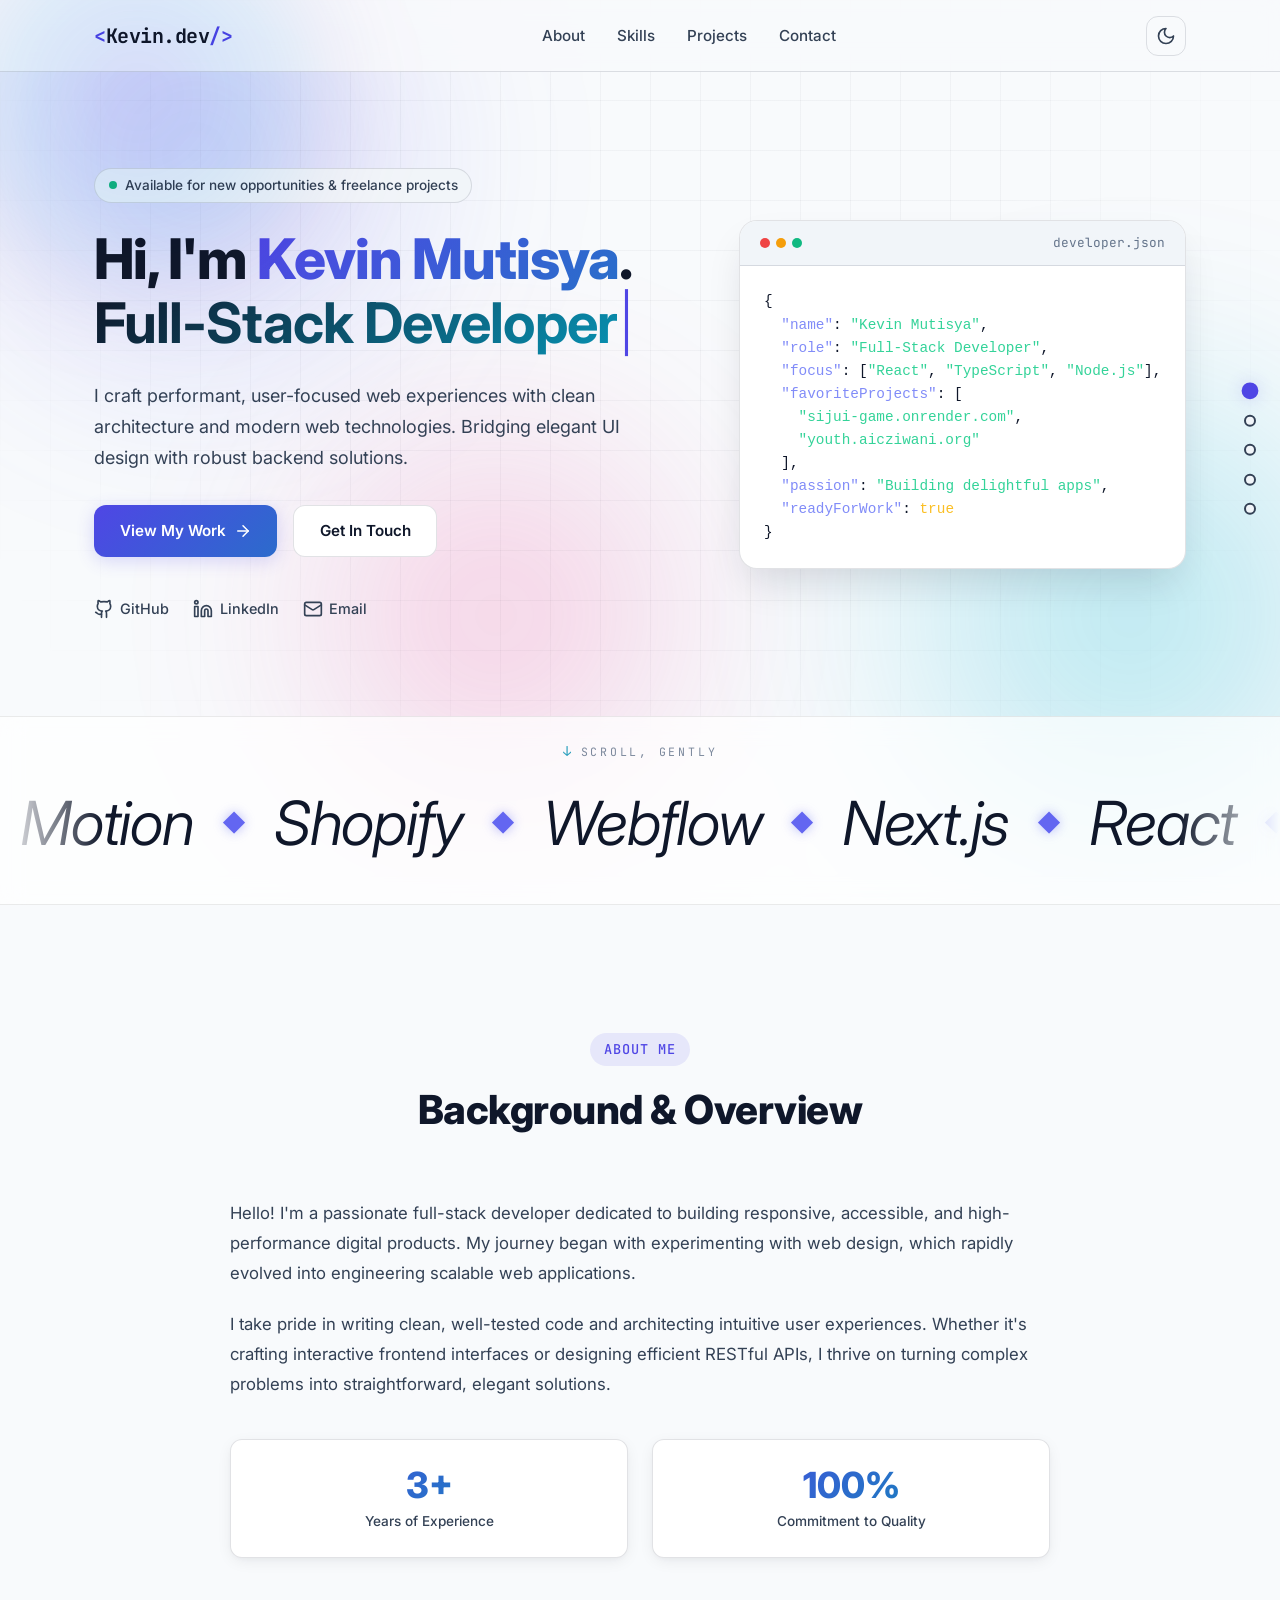
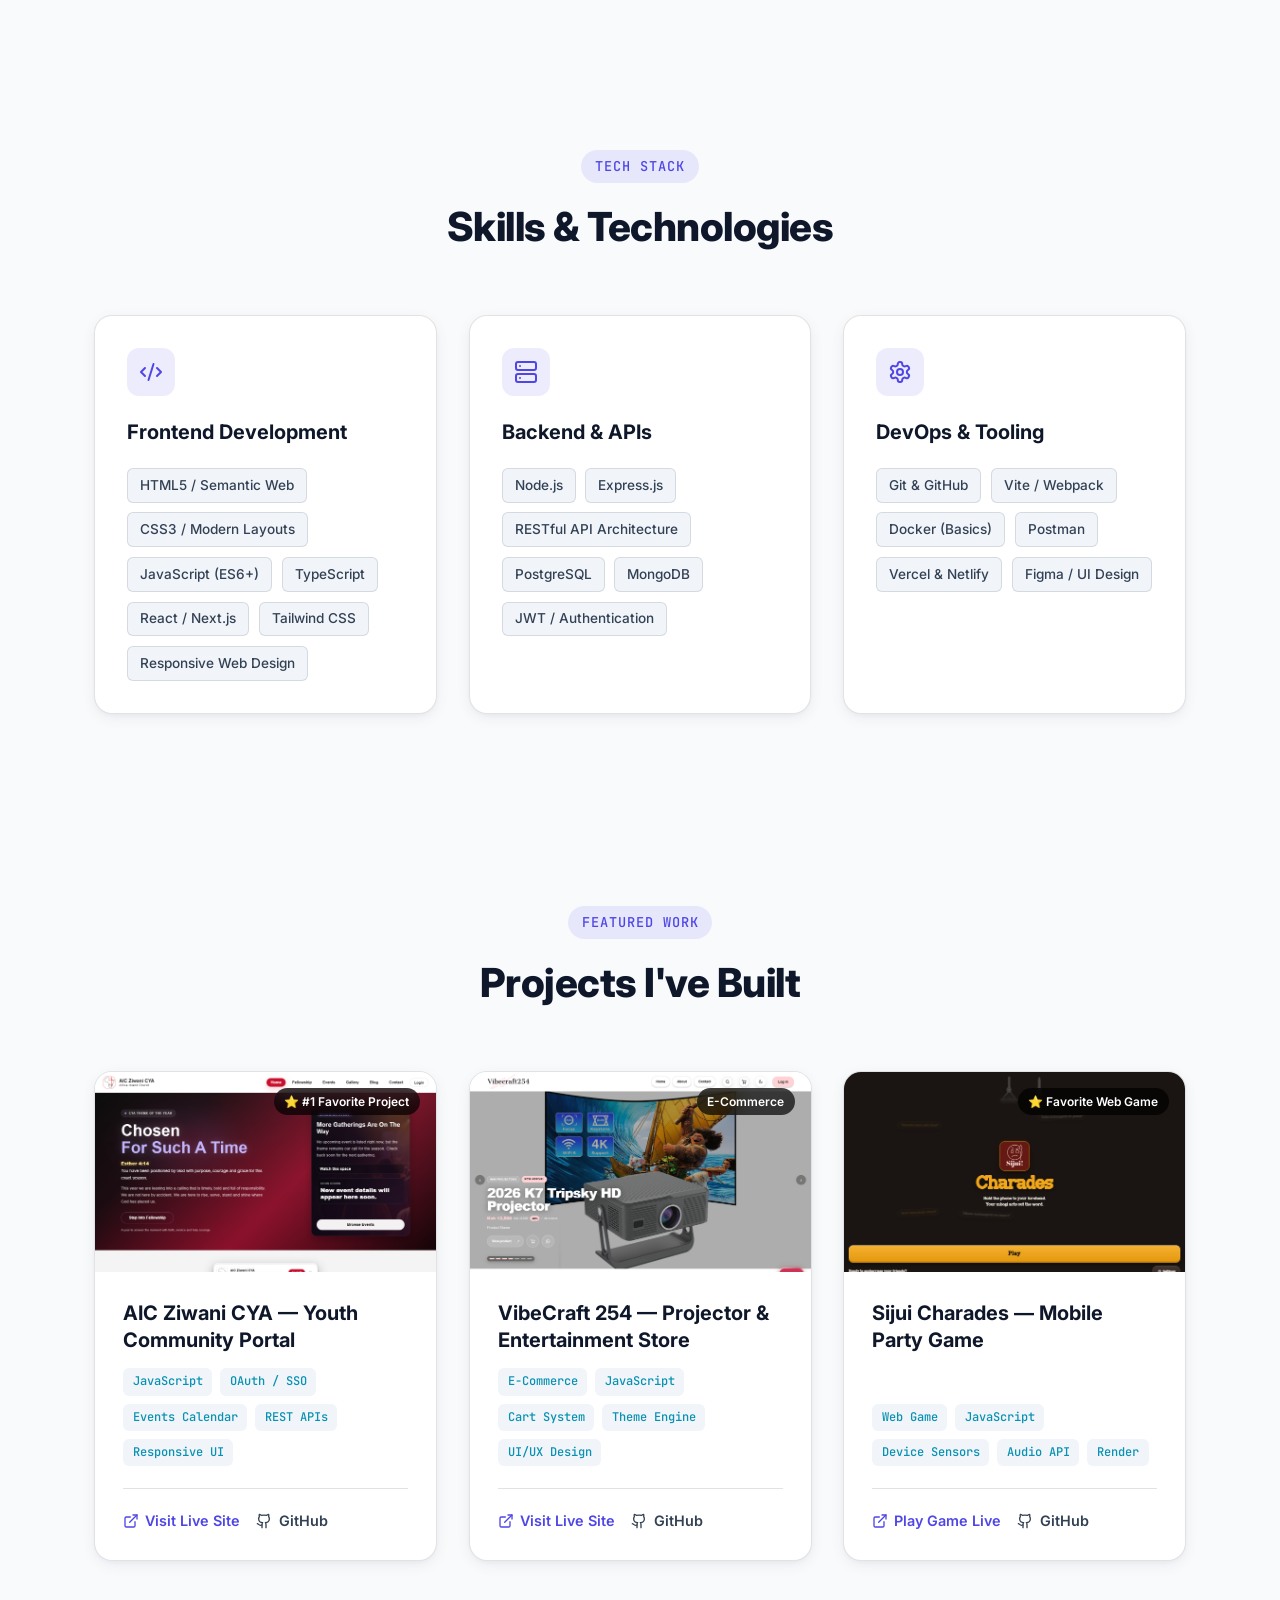
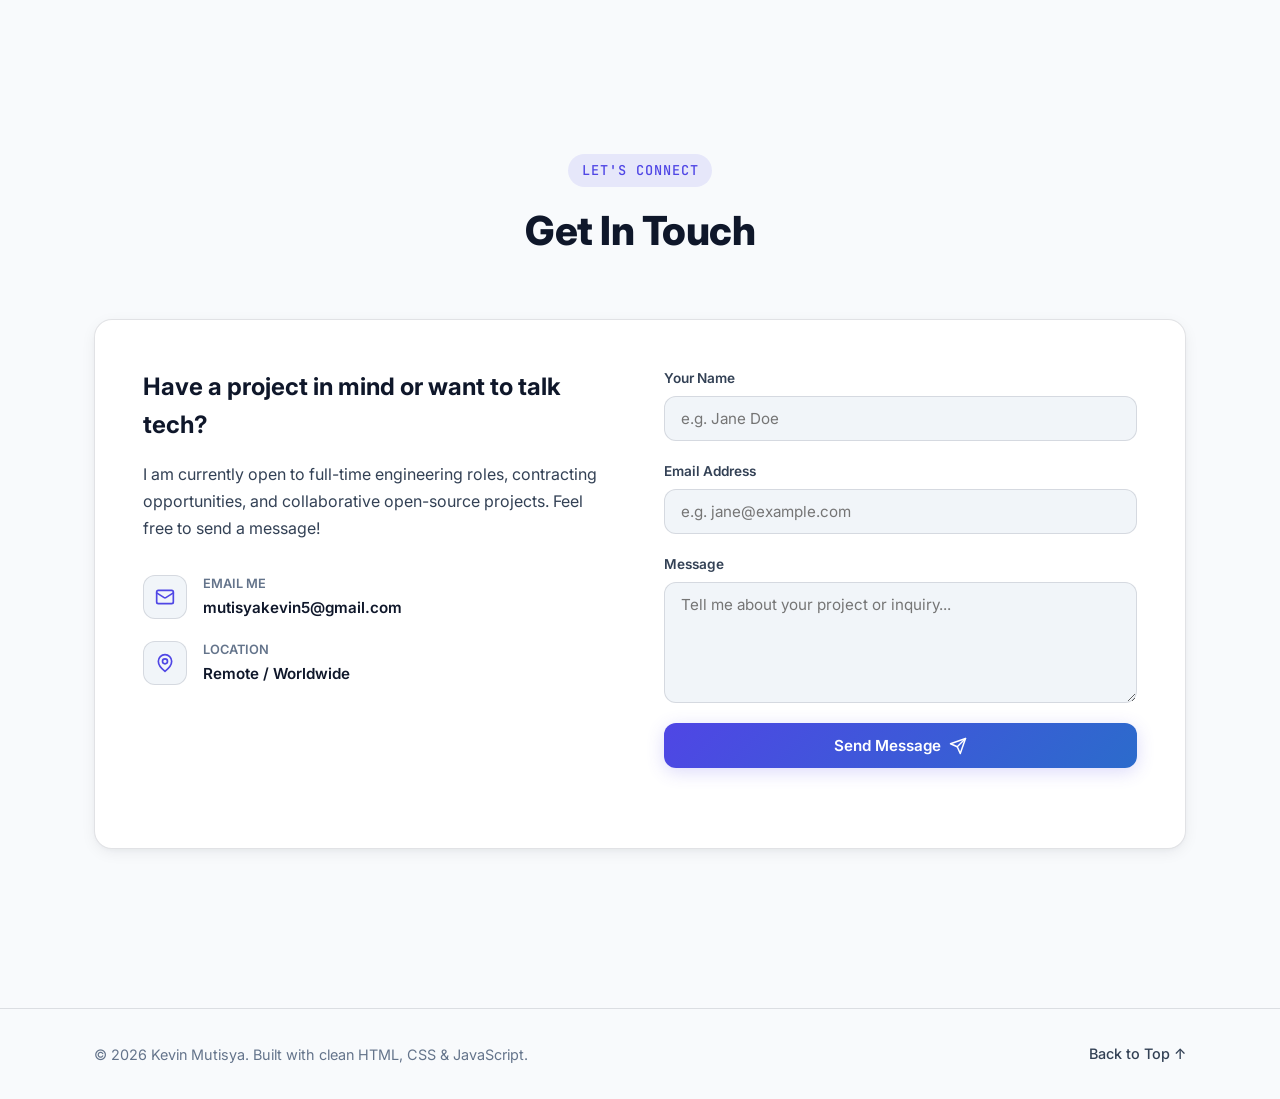
==== commit 968b603f: "feat: add infinite kinetic marquee carousel with scroll acceleration" ====
--- a/index.html
+++ b/index.html
@@ -6,10 +6,10 @@
   <meta name="description" content="Portfolio of Kevin Mutisya, Full-Stack & Frontend Web Developer. Showcasing modern web applications, skills, and projects." />
   <title>Kevin Mutisya | Full-Stack & Frontend Developer</title>
 
-  <!-- Google Fonts: Inter -->
+  <!-- Google Fonts: Inter with Italics -->
   <link rel="preconnect" href="https://fonts.googleapis.com" />
   <link rel="preconnect" href="https://fonts.gstatic.com" crossorigin />
-  <link href="https://fonts.googleapis.com/css2?family=Inter:wght@300;400;500;600;700;800&family=JetBrains+Mono:wght@400;500&display=swap" rel="stylesheet" />
+  <link href="https://fonts.googleapis.com/css2?family=Inter:ital,wght@0,300;0,400;0,500;0,600;0,700;0,800;1,300;1,400;1,500;1,600;1,700;1,800&family=JetBrains+Mono:wght@400;500&display=swap" rel="stylesheet" />
 
   <!-- Main Stylesheet -->
   <link rel="stylesheet" href="style.css" />
@@ -142,6 +142,64 @@
       </div>
     </section>
 
+    <!-- Infinite Marquee Carousel (Higginsfield / Figma Aesthetic) -->
+    <section class="ticker-section" aria-label="Specialization Carousel">
+      <div class="ticker-hint">
+        <span class="ticker-hint-arrow" aria-hidden="true">&darr;</span>
+        <span class="ticker-hint-text">SCROLL, GENTLY</span>
+      </div>
+      <div class="ticker-wrap">
+        <div class="ticker-track">
+          <!-- Primary Track -->
+          <div class="ticker-group">
+            <span class="ticker-item">Motion</span>
+            <span class="ticker-dot" aria-hidden="true">&#9670;</span>
+            <span class="ticker-item">Shopify</span>
+            <span class="ticker-dot" aria-hidden="true">&#9670;</span>
+            <span class="ticker-item">Webflow</span>
+            <span class="ticker-dot" aria-hidden="true">&#9670;</span>
+            <span class="ticker-item">Next.js</span>
+            <span class="ticker-dot" aria-hidden="true">&#9670;</span>
+            <span class="ticker-item">React</span>
+            <span class="ticker-dot" aria-hidden="true">&#9670;</span>
+            <span class="ticker-item">TypeScript</span>
+            <span class="ticker-dot" aria-hidden="true">&#9670;</span>
+            <span class="ticker-item">UI/UX Design</span>
+            <span class="ticker-dot" aria-hidden="true">&#9670;</span>
+            <span class="ticker-item">Tailwind CSS</span>
+            <span class="ticker-dot" aria-hidden="true">&#9670;</span>
+            <span class="ticker-item">Creative Dev</span>
+            <span class="ticker-dot" aria-hidden="true">&#9670;</span>
+            <span class="ticker-item">Full-Stack</span>
+            <span class="ticker-dot" aria-hidden="true">&#9670;</span>
+          </div>
+          <!-- Seamless Duplicate Track -->
+          <div class="ticker-group" aria-hidden="true">
+            <span class="ticker-item">Motion</span>
+            <span class="ticker-dot">&#9670;</span>
+            <span class="ticker-item">Shopify</span>
+            <span class="ticker-dot">&#9670;</span>
+            <span class="ticker-item">Webflow</span>
+            <span class="ticker-dot">&#9670;</span>
+            <span class="ticker-item">Next.js</span>
+            <span class="ticker-dot">&#9670;</span>
+            <span class="ticker-item">React</span>
+            <span class="ticker-dot">&#9670;</span>
+            <span class="ticker-item">TypeScript</span>
+            <span class="ticker-dot">&#9670;</span>
+            <span class="ticker-item">UI/UX Design</span>
+            <span class="ticker-dot">&#9670;</span>
+            <span class="ticker-item">Tailwind CSS</span>
+            <span class="ticker-dot">&#9670;</span>
+            <span class="ticker-item">Creative Dev</span>
+            <span class="ticker-dot">&#9670;</span>
+            <span class="ticker-item">Full-Stack</span>
+            <span class="ticker-dot">&#9670;</span>
+          </div>
+        </div>
+      </div>
+    </section>
+
     <!-- About Section -->
     <section class="section about-section wheel-section" id="about">
       <div class="container">
--- a/style.css
+++ b/style.css
@@ -676,6 +676,141 @@
 .code-bool { color: #fbbf24; }
 
 /* ==========================================================================
+   Infinite Marquee Carousel (Higginsfield / Figma Aesthetic)
+   ========================================================================== */
+.ticker-section {
+  position: relative;
+  overflow: hidden;
+  padding: 1.5rem 0 2rem;
+  margin-top: 1rem;
+  margin-bottom: 2rem;
+  border-top: 1px solid var(--border-color);
+  border-bottom: 1px solid var(--border-color);
+  background: rgba(15, 23, 42, 0.45);
+  backdrop-filter: blur(12px);
+  -webkit-backdrop-filter: blur(12px);
+  z-index: 5;
+}
+
+[data-theme="light"] .ticker-section {
+  background: rgba(255, 255, 255, 0.7);
+  border-top: 1px solid rgba(0, 0, 0, 0.08);
+  border-bottom: 1px solid rgba(0, 0, 0, 0.08);
+}
+
+.ticker-hint {
+  display: flex;
+  align-items: center;
+  justify-content: center;
+  gap: 0.45rem;
+  margin-bottom: 0.75rem;
+  font-family: var(--font-mono);
+  font-size: 0.72rem;
+  letter-spacing: 0.24em;
+  text-transform: uppercase;
+  color: var(--text-muted);
+  user-select: none;
+  opacity: 0.85;
+}
+
+.ticker-hint-arrow {
+  display: inline-block;
+  color: var(--accent-secondary);
+  font-size: 0.85rem;
+  animation: ticker-arrow-float 2s infinite ease-in-out;
+}
+
+@keyframes ticker-arrow-float {
+  0%, 100% { transform: translateY(0); }
+  50% { transform: translateY(3px); }
+}
+
+.ticker-wrap {
+  width: 100%;
+  overflow: hidden;
+  position: relative;
+  display: flex;
+  mask-image: linear-gradient(to right, transparent 0%, black 8%, black 92%, transparent 100%);
+  -webkit-mask-image: linear-gradient(to right, transparent 0%, black 8%, black 92%, transparent 100%);
+}
+
+.ticker-track {
+  display: flex;
+  width: max-content;
+  will-change: transform;
+  animation: marquee-scroll 34s linear infinite;
+}
+
+.ticker-wrap:hover .ticker-track {
+  animation-play-state: paused;
+}
+
+.ticker-group {
+  display: flex;
+  align-items: center;
+  flex-shrink: 0;
+}
+
+.ticker-item {
+  font-size: clamp(2.2rem, 5.2vw, 3.8rem);
+  font-style: italic;
+  font-weight: 350;
+  letter-spacing: -0.02em;
+  color: var(--text-primary);
+  white-space: nowrap;
+  padding: 0 1.25rem;
+  transition: color 0.25s ease, transform 0.25s ease;
+  user-select: none;
+  cursor: default;
+}
+
+.ticker-item:hover {
+  color: var(--accent-primary);
+  transform: scale(1.04);
+}
+
+.ticker-dot {
+  font-size: clamp(1rem, 2vw, 1.45rem);
+  color: #818cf8;
+  margin: 0 0.5rem;
+  filter: drop-shadow(0 0 10px rgba(129, 140, 248, 0.7));
+  user-select: none;
+  line-height: 1;
+}
+
+[data-theme="light"] .ticker-dot {
+  color: #6366f1;
+  filter: drop-shadow(0 0 6px rgba(99, 102, 241, 0.45));
+}
+
+@keyframes marquee-scroll {
+  0% {
+    transform: translate3d(0, 0, 0);
+  }
+  100% {
+    transform: translate3d(-50%, 0, 0);
+  }
+}
+
+@media (prefers-reduced-motion: reduce) {
+  .ticker-track {
+    animation-duration: 90s;
+  }
+}
+
+@media (max-width: 640px) {
+  .ticker-section {
+    padding: 1.2rem 0 1.5rem;
+  }
+  .ticker-item {
+    padding: 0 0.85rem;
+  }
+  .ticker-dot {
+    margin: 0 0.25rem;
+  }
+}
+
+/* ==========================================================================
    About Section
    ========================================================================== */
 .about-grid {
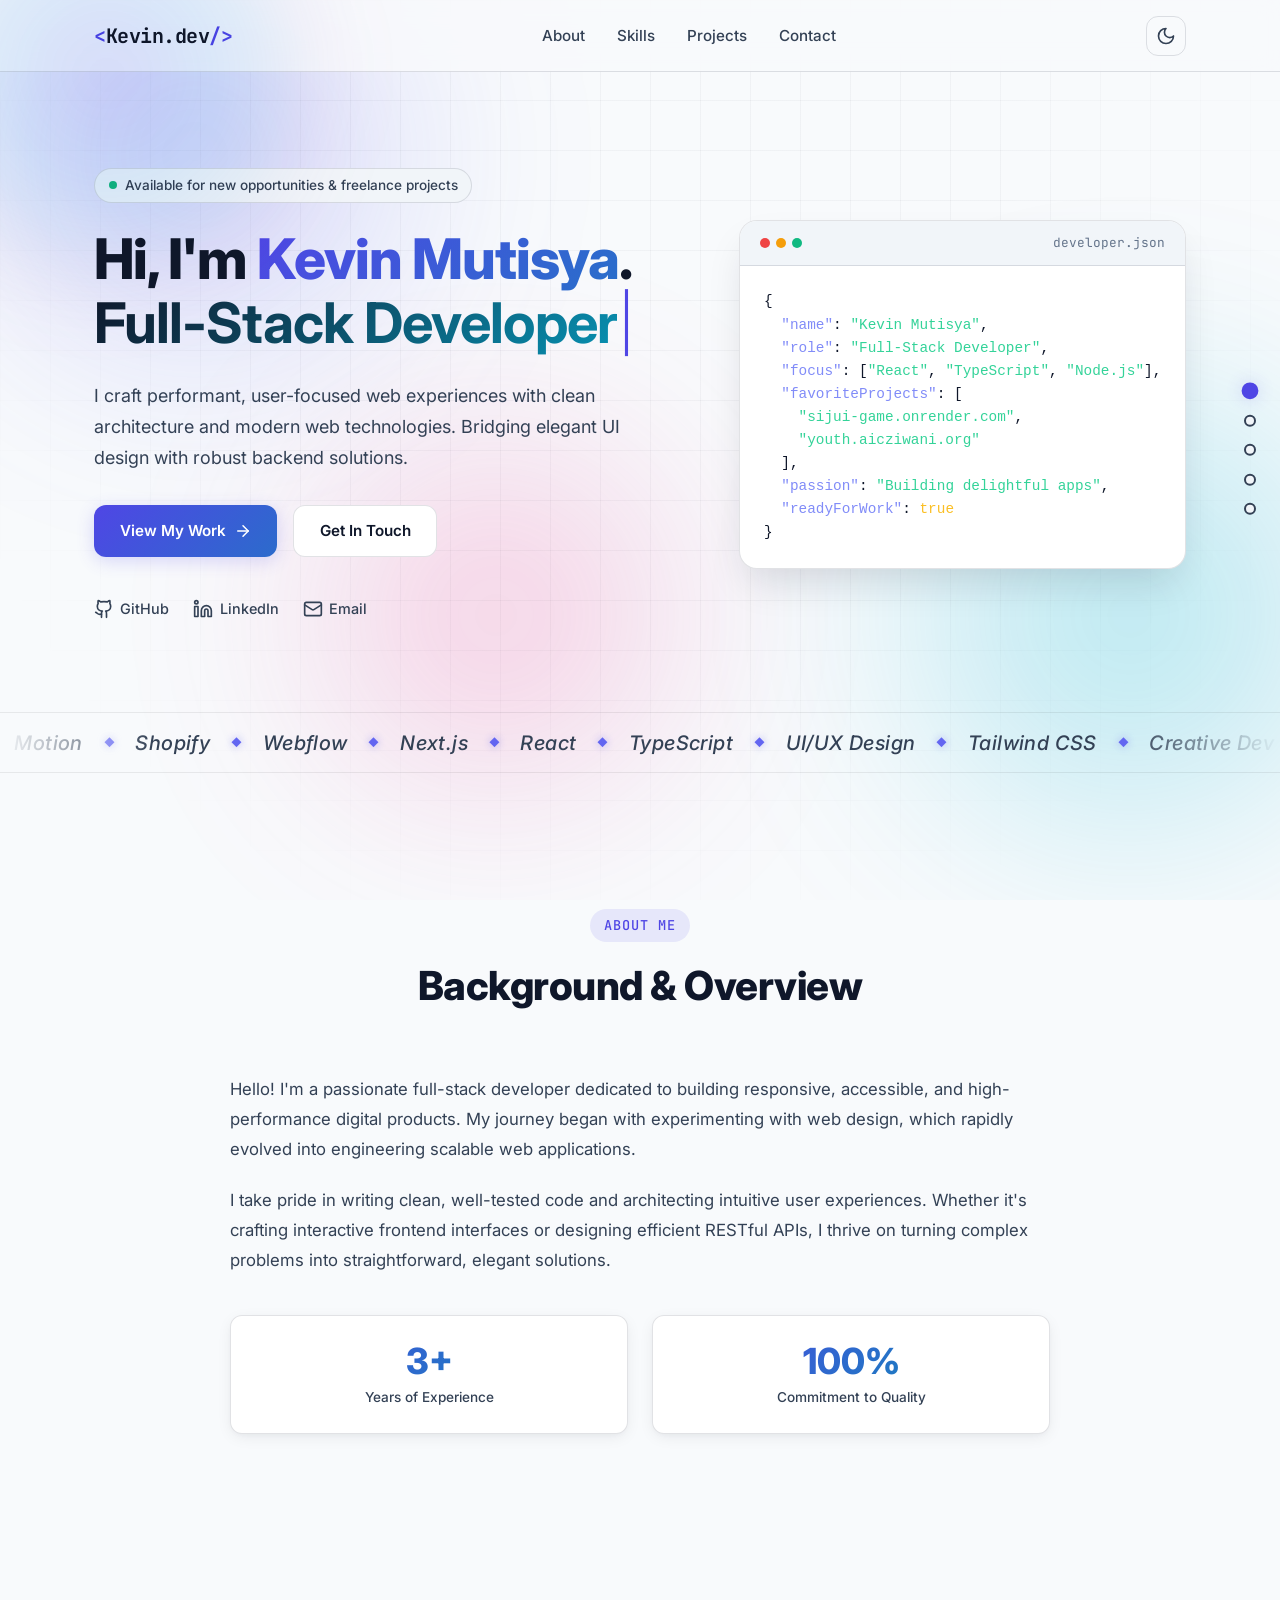
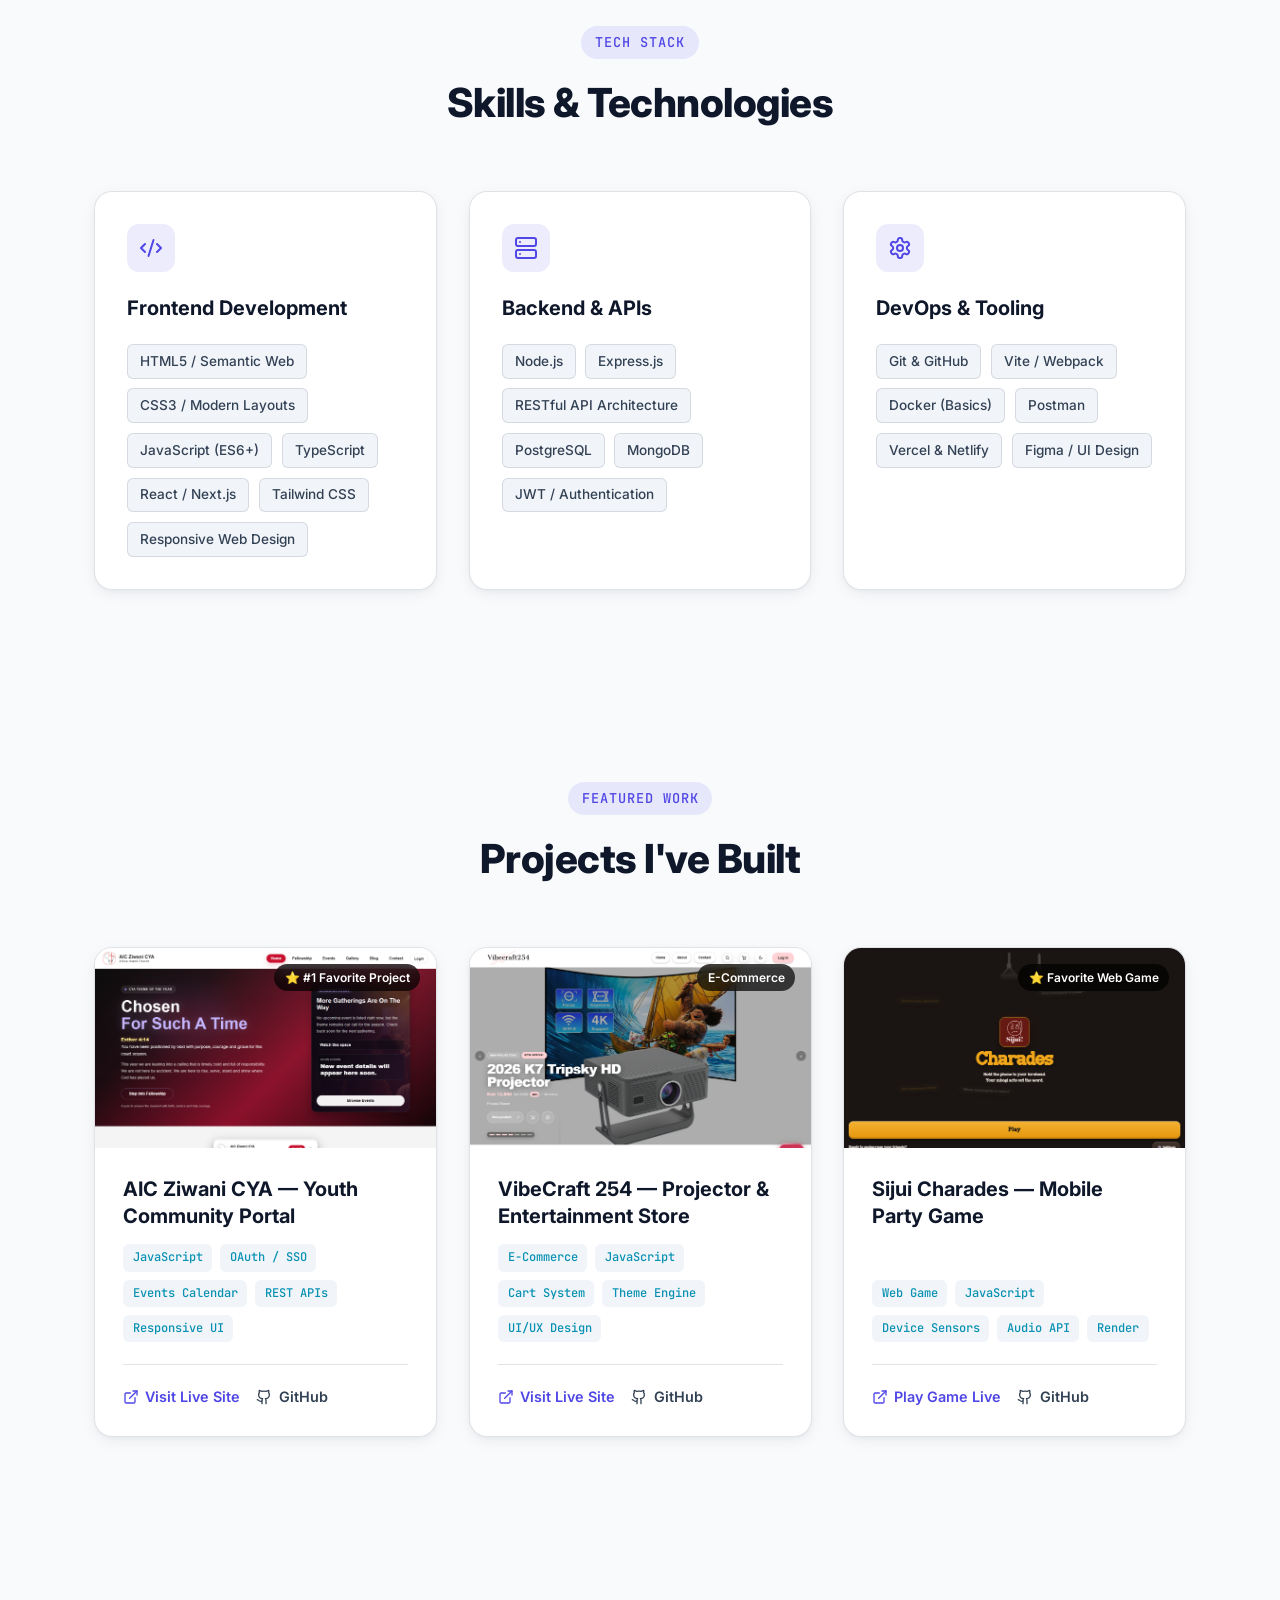
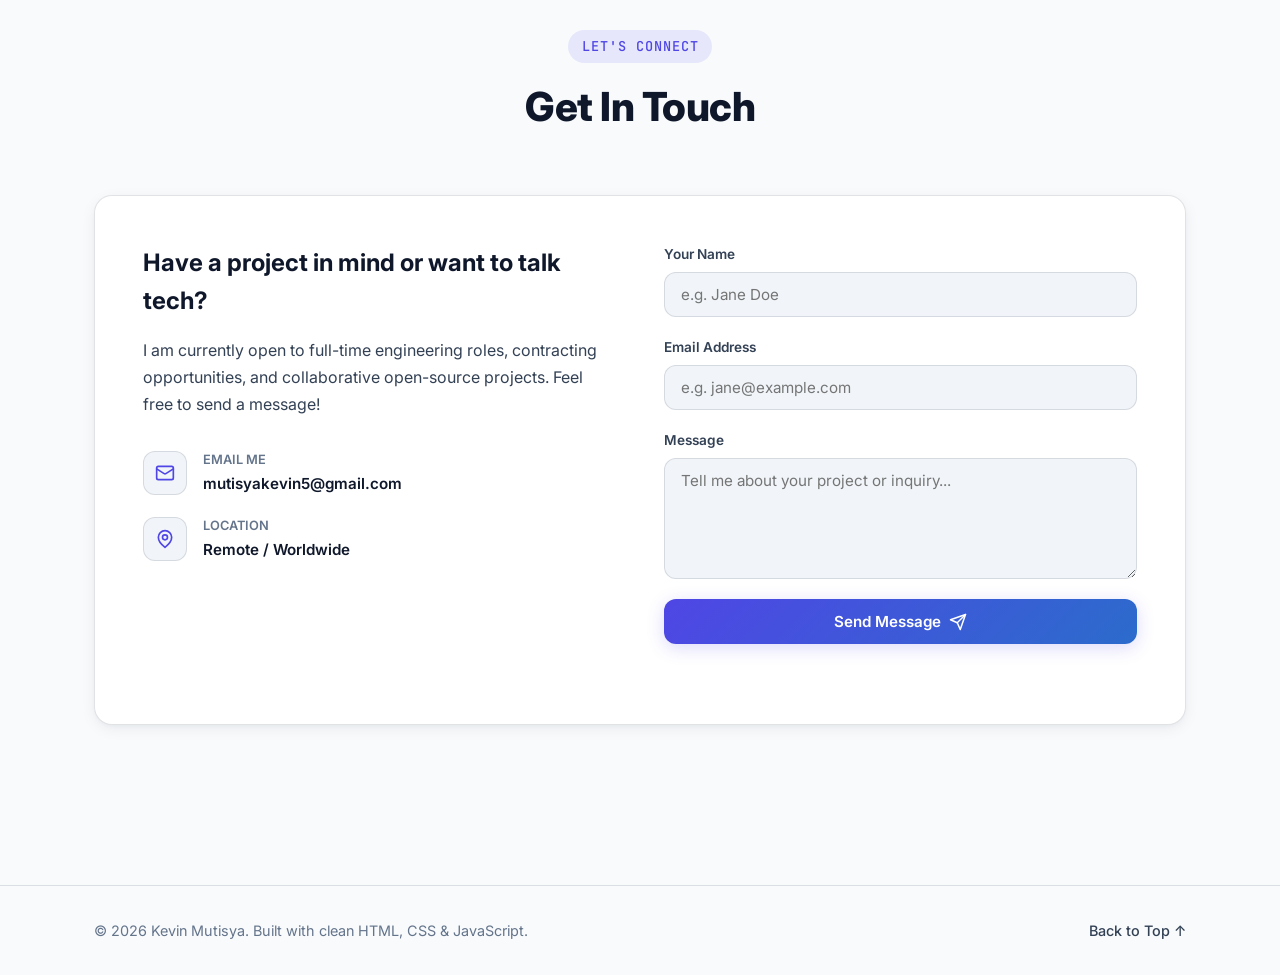
==== commit 5a1d845d: "style: refine ticker carousel to be compact and transparent (Antigravity style)" ====
--- a/index.html
+++ b/index.html
@@ -142,12 +142,8 @@
       </div>
     </section>
 
-    <!-- Infinite Marquee Carousel (Higginsfield / Figma Aesthetic) -->
+    <!-- Infinite Marquee Carousel (Clean & Streamlined) -->
     <section class="ticker-section" aria-label="Specialization Carousel">
-      <div class="ticker-hint">
-        <span class="ticker-hint-arrow" aria-hidden="true">&darr;</span>
-        <span class="ticker-hint-text">SCROLL, GENTLY</span>
-      </div>
       <div class="ticker-wrap">
         <div class="ticker-track">
           <!-- Primary Track -->
--- a/style.css
+++ b/style.css
@@ -676,53 +676,24 @@
 .code-bool { color: #fbbf24; }
 
 /* ==========================================================================
-   Infinite Marquee Carousel (Higginsfield / Figma Aesthetic)
+   Infinite Marquee Carousel (Streamlined & Clean - Antigravity Style)
    ========================================================================== */
 .ticker-section {
   position: relative;
   overflow: hidden;
-  padding: 1.5rem 0 2rem;
-  margin-top: 1rem;
-  margin-bottom: 2rem;
-  border-top: 1px solid var(--border-color);
-  border-bottom: 1px solid var(--border-color);
-  background: rgba(15, 23, 42, 0.45);
-  backdrop-filter: blur(12px);
-  -webkit-backdrop-filter: blur(12px);
+  padding: 0.85rem 0;
+  margin-top: 0.75rem;
+  margin-bottom: 2.5rem;
+  border-top: 1px solid rgba(255, 255, 255, 0.07);
+  border-bottom: 1px solid rgba(255, 255, 255, 0.07);
+  background: transparent;
   z-index: 5;
 }
 
 [data-theme="light"] .ticker-section {
-  background: rgba(255, 255, 255, 0.7);
-  border-top: 1px solid rgba(0, 0, 0, 0.08);
-  border-bottom: 1px solid rgba(0, 0, 0, 0.08);
-}
-
-.ticker-hint {
-  display: flex;
-  align-items: center;
-  justify-content: center;
-  gap: 0.45rem;
-  margin-bottom: 0.75rem;
-  font-family: var(--font-mono);
-  font-size: 0.72rem;
-  letter-spacing: 0.24em;
-  text-transform: uppercase;
-  color: var(--text-muted);
-  user-select: none;
-  opacity: 0.85;
-}
-
-.ticker-hint-arrow {
-  display: inline-block;
-  color: var(--accent-secondary);
-  font-size: 0.85rem;
-  animation: ticker-arrow-float 2s infinite ease-in-out;
-}
-
-@keyframes ticker-arrow-float {
-  0%, 100% { transform: translateY(0); }
-  50% { transform: translateY(3px); }
+  background: transparent;
+  border-top: 1px solid rgba(0, 0, 0, 0.07);
+  border-bottom: 1px solid rgba(0, 0, 0, 0.07);
 }
 
 .ticker-wrap {
@@ -730,15 +701,15 @@
   overflow: hidden;
   position: relative;
   display: flex;
-  mask-image: linear-gradient(to right, transparent 0%, black 8%, black 92%, transparent 100%);
-  -webkit-mask-image: linear-gradient(to right, transparent 0%, black 8%, black 92%, transparent 100%);
+  mask-image: linear-gradient(to right, transparent 0%, black 12%, black 88%, transparent 100%);
+  -webkit-mask-image: linear-gradient(to right, transparent 0%, black 12%, black 88%, transparent 100%);
 }
 
 .ticker-track {
   display: flex;
   width: max-content;
   will-change: transform;
-  animation: marquee-scroll 34s linear infinite;
+  animation: marquee-scroll 28s linear infinite;
 }
 
 .ticker-wrap:hover .ticker-track {
@@ -752,35 +723,35 @@
 }
 
 .ticker-item {
-  font-size: clamp(2.2rem, 5.2vw, 3.8rem);
+  font-size: clamp(1rem, 1.6vw, 1.25rem);
   font-style: italic;
-  font-weight: 350;
-  letter-spacing: -0.02em;
-  color: var(--text-primary);
+  font-weight: 500;
+  letter-spacing: 0.02em;
+  color: var(--text-secondary);
   white-space: nowrap;
-  padding: 0 1.25rem;
-  transition: color 0.25s ease, transform 0.25s ease;
+  padding: 0 0.9rem;
+  transition: color 0.2s ease, transform 0.2s ease;
   user-select: none;
   cursor: default;
 }
 
 .ticker-item:hover {
   color: var(--accent-primary);
-  transform: scale(1.04);
+  transform: translateY(-1px);
 }
 
 .ticker-dot {
-  font-size: clamp(1rem, 2vw, 1.45rem);
+  font-size: 0.65rem;
   color: #818cf8;
-  margin: 0 0.5rem;
-  filter: drop-shadow(0 0 10px rgba(129, 140, 248, 0.7));
+  margin: 0 0.4rem;
+  filter: drop-shadow(0 0 6px rgba(129, 140, 248, 0.7));
   user-select: none;
   line-height: 1;
 }
 
 [data-theme="light"] .ticker-dot {
   color: #6366f1;
-  filter: drop-shadow(0 0 6px rgba(99, 102, 241, 0.45));
+  filter: drop-shadow(0 0 4px rgba(99, 102, 241, 0.45));
 }
 
 @keyframes marquee-scroll {
@@ -800,12 +771,15 @@
 
 @media (max-width: 640px) {
   .ticker-section {
-    padding: 1.2rem 0 1.5rem;
+    padding: 0.7rem 0;
+    margin-bottom: 2rem;
   }
   .ticker-item {
-    padding: 0 0.85rem;
+    font-size: 0.95rem;
+    padding: 0 0.65rem;
   }
   .ticker-dot {
+    font-size: 0.55rem;
     margin: 0 0.25rem;
   }
 }
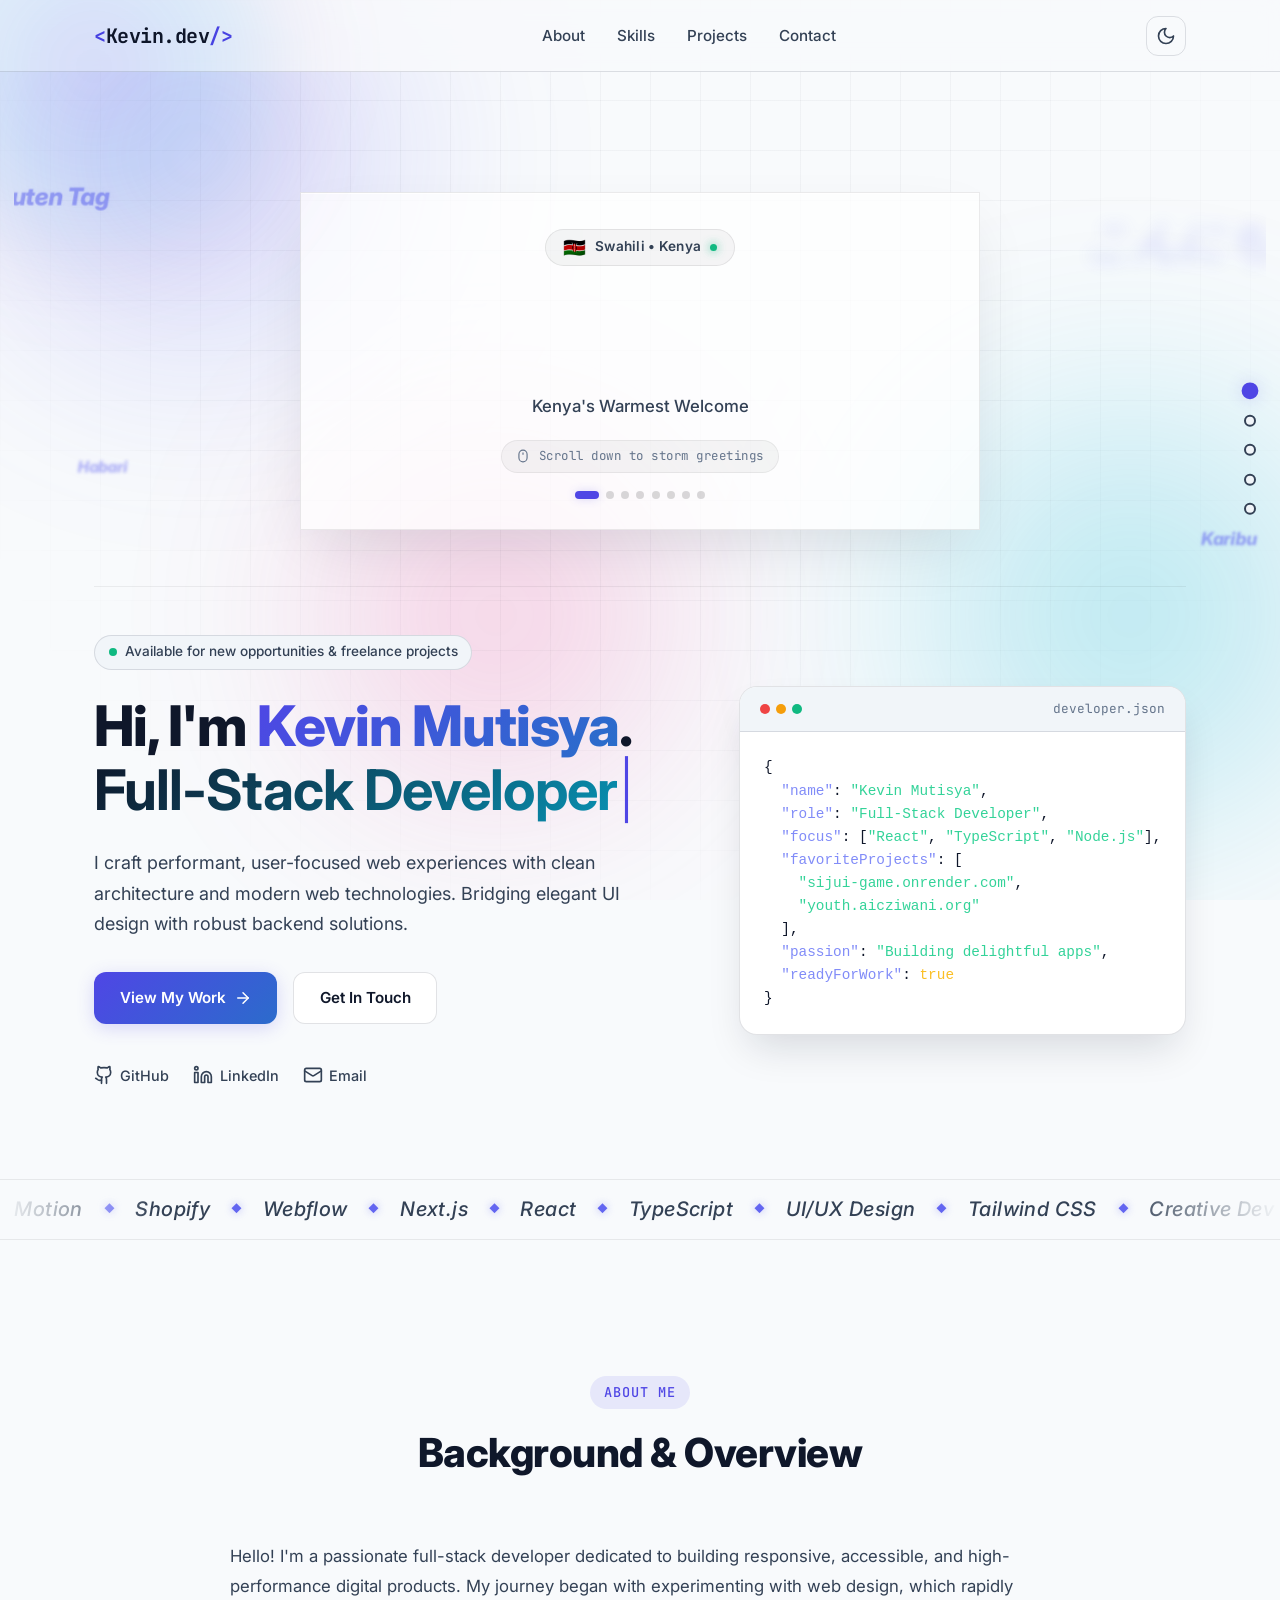
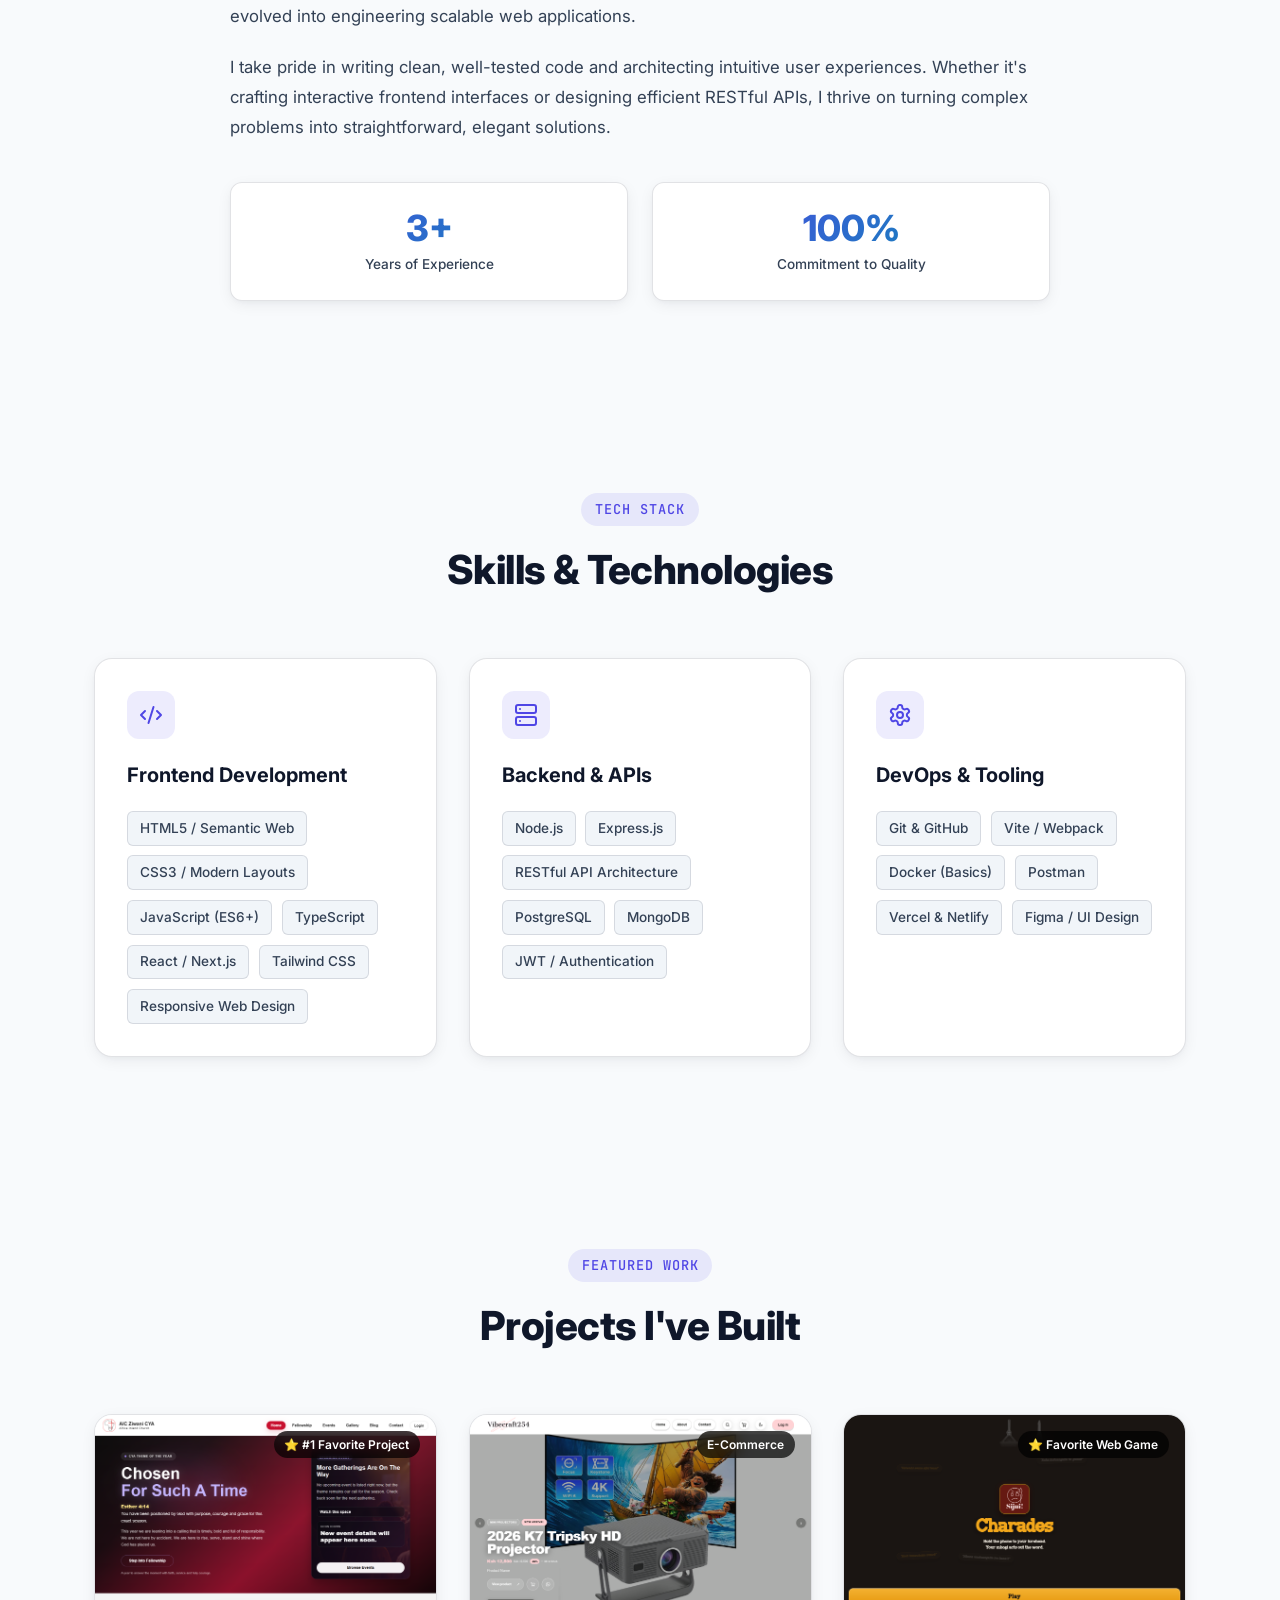
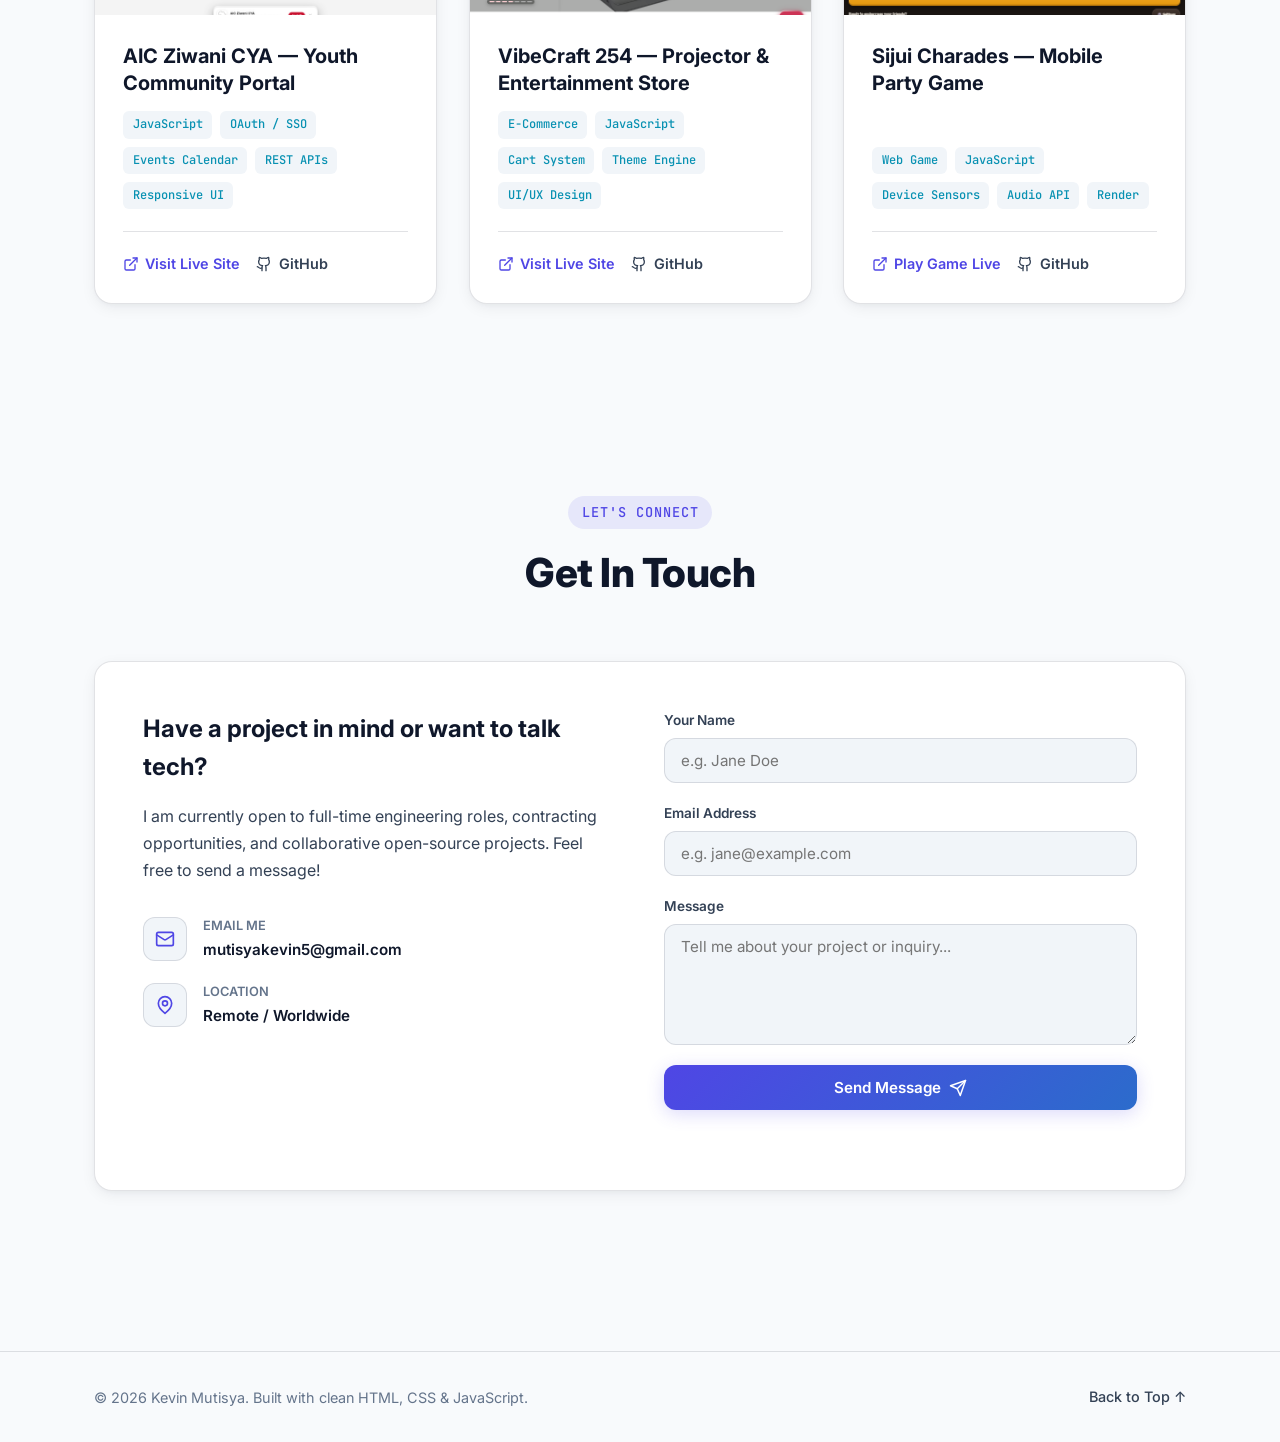
==== commit a47c0217: "feat: add iOS-opening 3D word storm greetings with scroll kinetic morphing" ====
--- a/index.html
+++ b/index.html
@@ -76,6 +76,61 @@
   <main id="main-content">
     <!-- Hero Section -->
     <section class="hero-section wheel-section" id="hero">
+      <!-- iOS Opening Greetings & 3D Word Storm Stage -->
+      <div class="container">
+        <div class="greeting-stage" id="greeting-stage" aria-label="Interactive World Greetings Stage">
+          <!-- Floating 3D Word Storm Clouds (Kinetic Parallax on Scroll) -->
+          <div class="word-storm-container" id="word-storm" aria-hidden="true">
+            <span class="storm-word" data-base-x="-28" data-base-y="-35" data-base-z="-120" data-speed="1.2">Niaje!</span>
+            <span class="storm-word" data-base-x="32" data-base-y="-40" data-base-z="150" data-speed="-1.4">Bonjour</span>
+            <span class="storm-word" data-base-x="-42" data-base-y="10" data-base-z="80" data-speed="1.5">Habari</span>
+            <span class="storm-word" data-base-x="44" data-base-y="-15" data-base-z="-160" data-speed="-1.1">こんにちは</span>
+            <span class="storm-word" data-base-x="-35" data-base-y="45" data-base-z="180" data-speed="1.3">¡Hola!</span>
+            <span class="storm-word" data-base-x="38" data-base-y="40" data-base-z="-90" data-speed="-1.6">Ciao</span>
+            <span class="storm-word" data-base-x="-18" data-base-y="-55" data-base-z="220" data-speed="0.9">Namaste</span>
+            <span class="storm-word" data-base-x="22" data-base-y="55" data-base-z="-140" data-speed="-1.2">Salama</span>
+            <span class="storm-word" data-base-x="-46" data-base-y="-20" data-base-z="110" data-speed="1.7">Guten Tag</span>
+            <span class="storm-word" data-base-x="46" data-base-y="18" data-base-z="190" data-speed="-1.5">Karibu</span>
+            <span class="storm-word" data-base-x="-15" data-base-y="58" data-base-z="-110" data-speed="1.1">Aloha</span>
+            <span class="storm-word" data-base-x="15" data-base-y="-58" data-base-z="130" data-speed="-1.3">Sawa</span>
+          </div>
+
+          <!-- iOS Opening Main Greeting Card -->
+          <div class="ios-greeting-card">
+            <!-- iOS Capsule Language Pill -->
+            <div class="ios-lang-pill" id="ios-lang-pill">
+              <span class="pill-flag" id="greeting-flag">🇰🇪</span>
+              <span class="pill-lang" id="greeting-lang">Swahili • Kenya</span>
+              <span class="pill-dot" aria-hidden="true"></span>
+            </div>
+
+            <!-- Kinetic Greeting Headline (Word Storm Stage) -->
+            <div class="ios-greeting-viewport">
+              <h2 class="ios-greeting-text" id="greeting-text">
+                <span class="char-span" style="--i:0">J</span><span class="char-span" style="--i:1">a</span><span class="char-span" style="--i:2">m</span><span class="char-span" style="--i:3">b</span><span class="char-span" style="--i:4">o</span>
+              </h2>
+            </div>
+
+            <!-- Greeting Tagline / Meaning -->
+            <p class="ios-greeting-sub" id="greeting-sub">Kenya's Warmest Welcome</p>
+
+            <!-- Scroll Storm Interaction Hint -->
+            <div class="ios-scroll-action">
+              <span class="ios-scroll-badge">
+                <svg class="scroll-mouse-icon" width="14" height="18" viewBox="0 0 24 24" fill="none" stroke="currentColor" stroke-width="2">
+                  <rect x="5" y="2" width="14" height="20" rx="7"></rect>
+                  <line class="scroll-wheel-tick" x1="12" y1="6" x2="12" y2="10"></line>
+                </svg>
+                <span>Scroll down to storm greetings</span>
+              </span>
+            </div>
+
+            <!-- Interactive Language Navigator Dots -->
+            <div class="greeting-dots" id="greeting-dots" role="tablist" aria-label="Greeting Languages Navigator"></div>
+          </div>
+        </div>
+      </div>
+
       <div class="container hero-container">
         <div class="hero-content">
           <div class="status-badge">
--- a/style.css
+++ b/style.css
@@ -483,6 +483,318 @@
 }
 
 /* ==========================================================================
+   iOS Opening Greetings & 3D Word Storm Stage
+   ========================================================================== */
+.greeting-stage {
+  position: relative;
+  width: 100%;
+  padding: 1.5rem 1rem 3.5rem;
+  margin-bottom: 3rem;
+  display: flex;
+  justify-content: center;
+  align-items: center;
+  perspective: 1200px;
+  overflow: visible;
+  border-bottom: 1px solid rgba(255, 255, 255, 0.06);
+}
+
+[data-theme="light"] .greeting-stage {
+  border-bottom: 1px solid rgba(0, 0, 0, 0.06);
+}
+
+/* Floating 3D Word Storm Cloud (Reacts to Scroll Movement) */
+.word-storm-container {
+  position: absolute;
+  inset: -60px -80px;
+  pointer-events: none;
+  transform-style: preserve-3d;
+  overflow: hidden;
+  z-index: 1;
+}
+
+.storm-word {
+  position: absolute;
+  left: 50%;
+  top: 50%;
+  font-size: clamp(1.1rem, 2.2vw, 1.85rem);
+  font-weight: 800;
+  font-style: italic;
+  letter-spacing: -0.01em;
+  color: var(--text-muted);
+  opacity: 0.32;
+  white-space: nowrap;
+  transform-style: preserve-3d;
+  will-change: transform, opacity, filter;
+  transition: transform 0.12s linear, opacity 0.25s ease, filter 0.25s ease;
+  user-select: none;
+  text-shadow: 0 0 20px rgba(99, 102, 241, 0.15);
+}
+
+[data-theme="light"] .storm-word {
+  color: #6366f1;
+  opacity: 0.22;
+  text-shadow: 0 0 12px rgba(99, 102, 241, 0.1);
+}
+
+/* iOS Opening Centerpiece Card */
+.ios-greeting-card {
+  position: relative;
+  z-index: 3;
+  display: flex;
+  flex-direction: column;
+  align-items: center;
+  text-align: center;
+  max-width: 680px;
+  width: 100%;
+  padding: 2.25rem 2rem 1.85rem;
+  background: rgba(15, 23, 42, 0.5);
+  border: 1px solid rgba(255, 255, 255, 0.12);
+  border-radius: var(--radius-xl);
+  backdrop-filter: blur(24px);
+  -webkit-backdrop-filter: blur(24px);
+  box-shadow: 0 30px 70px -15px rgba(0, 0, 0, 0.6), inset 0 1px 0 rgba(255, 255, 255, 0.15);
+  transform-style: preserve-3d;
+  transition: border-color 0.4s ease, box-shadow 0.4s ease;
+}
+
+[data-theme="light"] .ios-greeting-card {
+  background: rgba(255, 255, 255, 0.75);
+  border: 1px solid rgba(0, 0, 0, 0.08);
+  box-shadow: 0 25px 60px -15px rgba(15, 23, 42, 0.12), inset 0 1px 0 rgba(255, 255, 255, 0.95);
+}
+
+/* iOS Language Dynamic Island Capsule */
+.ios-lang-pill {
+  display: inline-flex;
+  align-items: center;
+  gap: 0.55rem;
+  padding: 0.4rem 1.05rem;
+  border-radius: var(--radius-full);
+  background: rgba(255, 255, 255, 0.08);
+  border: 1px solid rgba(255, 255, 255, 0.15);
+  font-size: 0.85rem;
+  font-weight: 600;
+  letter-spacing: 0.02em;
+  color: var(--text-secondary);
+  margin-bottom: 1.25rem;
+  transition: transform 0.3s cubic-bezier(0.34, 1.56, 0.64, 1), border-color 0.3s ease;
+}
+
+[data-theme="light"] .ios-lang-pill {
+  background: rgba(0, 0, 0, 0.04);
+  border-color: rgba(0, 0, 0, 0.08);
+}
+
+.pill-flag {
+  font-size: 1.15rem;
+  line-height: 1;
+}
+
+.pill-dot {
+  width: 7px;
+  height: 7px;
+  border-radius: 50%;
+  background: #10b981;
+  box-shadow: 0 0 10px rgba(16, 185, 129, 0.8);
+  animation: pulse-ring 2s infinite cubic-bezier(0.66, 0, 0, 1);
+}
+
+/* Kinetic Greeting Viewport */
+.ios-greeting-viewport {
+  min-height: 5.75rem;
+  display: flex;
+  align-items: center;
+  justify-content: center;
+  perspective: 800px;
+}
+
+.ios-greeting-text {
+  font-size: clamp(3.2rem, 7.5vw, 5.5rem);
+  font-weight: 800;
+  letter-spacing: -0.03em;
+  line-height: 1.1;
+  margin: 0;
+  display: flex;
+  justify-content: center;
+  align-items: center;
+  flex-wrap: nowrap;
+  transform-style: preserve-3d;
+  background: linear-gradient(135deg, #ffffff 0%, #cbd5e1 50%, #818cf8 100%);
+  -webkit-background-clip: text;
+  -webkit-text-fill-color: transparent;
+  filter: drop-shadow(0 0 30px rgba(129, 140, 248, 0.35));
+}
+
+[data-theme="light"] .ios-greeting-text {
+  background: linear-gradient(135deg, #0f172a 0%, #334155 50%, #4338ca 100%);
+  -webkit-background-clip: text;
+  -webkit-text-fill-color: transparent;
+  filter: drop-shadow(0 0 20px rgba(99, 102, 241, 0.2));
+}
+
+/* Kinetic Per-Character Storm Spans */
+.char-span {
+  display: inline-block;
+  transform-style: preserve-3d;
+  transition: transform 0.45s cubic-bezier(0.34, 1.56, 0.64, 1), opacity 0.35s ease, filter 0.35s ease;
+  will-change: transform, opacity, filter;
+}
+
+/* Storming Out Transition */
+.char-span.storm-out {
+  transform: translate3d(var(--tx, 40px), var(--ty, -50px), var(--tz, 120px)) rotate(var(--rot, 30deg)) scale(0.5);
+  opacity: 0;
+  filter: blur(10px);
+}
+
+/* Storming In Transition */
+.char-span.storm-in {
+  transform: translate3d(var(--itx, -40px), var(--ity, 50px), var(--itz, -120px)) rotate(var(--irot, -30deg)) scale(1.4);
+  opacity: 0;
+  filter: blur(12px);
+}
+
+/* Bespoke Greeting Visual Styles */
+.ios-greeting-card.theme-jambo {
+  box-shadow: 0 30px 70px -15px rgba(245, 158, 11, 0.25), inset 0 1px 0 rgba(255, 255, 255, 0.2);
+}
+.ios-greeting-card.theme-jambo .ios-greeting-text {
+  background: linear-gradient(135deg, #fbbf24 0%, #f59e0b 40%, #06b6d4 100%);
+  -webkit-background-clip: text;
+  -webkit-text-fill-color: transparent;
+}
+
+.ios-greeting-card.theme-habari .ios-greeting-text {
+  background: linear-gradient(135deg, #22d3ee 0%, #0ea5e9 50%, #6366f1 100%);
+  -webkit-background-clip: text;
+  -webkit-text-fill-color: transparent;
+}
+
+.ios-greeting-card.theme-hello .ios-greeting-text {
+  background: linear-gradient(135deg, #ffffff 0%, #e2e8f0 60%, #94a3b8 100%);
+  -webkit-background-clip: text;
+  -webkit-text-fill-color: transparent;
+}
+
+.ios-greeting-card.theme-bonjour .ios-greeting-text {
+  background: linear-gradient(135deg, #ec4899 0%, #d946ef 50%, #a855f7 100%);
+  -webkit-background-clip: text;
+  -webkit-text-fill-color: transparent;
+}
+
+.ios-greeting-card.theme-konnichiwa .ios-greeting-text {
+  background: linear-gradient(135deg, #f43f5e 0%, #fb7185 50%, #38bdf8 100%);
+  -webkit-background-clip: text;
+  -webkit-text-fill-color: transparent;
+}
+
+.ios-greeting-card.theme-hola .ios-greeting-text {
+  background: linear-gradient(135deg, #f97316 0%, #fb923c 50%, #eab308 100%);
+  -webkit-background-clip: text;
+  -webkit-text-fill-color: transparent;
+}
+
+.ios-greeting-card.theme-ciao .ios-greeting-text {
+  background: linear-gradient(135deg, #10b981 0%, #34d399 50%, #06b6d4 100%);
+  -webkit-background-clip: text;
+  -webkit-text-fill-color: transparent;
+}
+
+.ios-greeting-card.theme-karibu .ios-greeting-text {
+  background: linear-gradient(135deg, #6366f1 0%, #8b5cf6 45%, #ec4899 100%);
+  -webkit-background-clip: text;
+  -webkit-text-fill-color: transparent;
+}
+
+/* Subtitle & Tagline */
+.ios-greeting-sub {
+  font-size: 1.05rem;
+  font-weight: 500;
+  color: var(--text-secondary);
+  margin-top: 0.65rem;
+  margin-bottom: 1.25rem;
+  min-height: 1.6em;
+  transition: opacity 0.3s ease, transform 0.3s ease;
+}
+
+/* Scroll Action Hint */
+.ios-scroll-action {
+  margin-bottom: 1.15rem;
+}
+
+.ios-scroll-badge {
+  display: inline-flex;
+  align-items: center;
+  gap: 0.55rem;
+  padding: 0.35rem 0.9rem;
+  border-radius: var(--radius-full);
+  font-size: 0.78rem;
+  font-family: var(--font-mono);
+  color: var(--text-muted);
+  background: rgba(255, 255, 255, 0.05);
+  border: 1px solid rgba(255, 255, 255, 0.08);
+  letter-spacing: 0.04em;
+  user-select: none;
+}
+
+[data-theme="light"] .ios-scroll-badge {
+  background: rgba(0, 0, 0, 0.04);
+  border-color: rgba(0, 0, 0, 0.06);
+}
+
+.scroll-mouse-icon {
+  animation: mouse-float 2s infinite ease-in-out;
+}
+
+.scroll-wheel-tick {
+  animation: mouse-tick 1.8s infinite ease-in-out;
+}
+
+@keyframes mouse-float {
+  0%, 100% { transform: translateY(0); }
+  50% { transform: translateY(3px); }
+}
+
+@keyframes mouse-tick {
+  0% { transform: translateY(0); opacity: 1; }
+  60% { transform: translateY(4px); opacity: 0.2; }
+  100% { transform: translateY(0); opacity: 1; }
+}
+
+/* Language Dots Timeline */
+.greeting-dots {
+  display: flex;
+  align-items: center;
+  gap: 0.45rem;
+}
+
+.greeting-dot {
+  width: 8px;
+  height: 8px;
+  border-radius: var(--radius-full);
+  background: rgba(255, 255, 255, 0.2);
+  border: none;
+  cursor: pointer;
+  transition: all 0.35s cubic-bezier(0.34, 1.56, 0.64, 1);
+  padding: 0;
+}
+
+[data-theme="light"] .greeting-dot {
+  background: rgba(0, 0, 0, 0.15);
+}
+
+.greeting-dot:hover {
+  background: rgba(255, 255, 255, 0.4);
+  transform: scale(1.2);
+}
+
+.greeting-dot.active {
+  width: 24px;
+  background: var(--accent-primary);
+  box-shadow: 0 0 10px var(--accent-glow);
+}
+
+/* ==========================================================================
    Hero Section
    ========================================================================== */
 .hero-section {
@@ -707,19 +1019,18 @@
 
 .ticker-track {
   display: flex;
+  flex-shrink: 0;
   width: max-content;
   will-change: transform;
-  animation: marquee-scroll 28s linear infinite;
-}
-
-.ticker-wrap:hover .ticker-track {
-  animation-play-state: paused;
+  -webkit-animation: marquee-scroll 24s linear infinite;
+  animation: marquee-scroll 24s linear infinite;
 }
 
 .ticker-group {
   display: flex;
   align-items: center;
   flex-shrink: 0;
+  min-width: max-content;
 }
 
 .ticker-item {
@@ -754,11 +1065,24 @@
   filter: drop-shadow(0 0 4px rgba(99, 102, 241, 0.45));
 }
 
+@-webkit-keyframes marquee-scroll {
+  0% {
+    -webkit-transform: translate3d(0, 0, 0);
+    transform: translate3d(0, 0, 0);
+  }
+  100% {
+    -webkit-transform: translate3d(-50%, 0, 0);
+    transform: translate3d(-50%, 0, 0);
+  }
+}
+
 @keyframes marquee-scroll {
   0% {
+    -webkit-transform: translate3d(0, 0, 0);
     transform: translate3d(0, 0, 0);
   }
   100% {
+    -webkit-transform: translate3d(-50%, 0, 0);
     transform: translate3d(-50%, 0, 0);
   }
 }
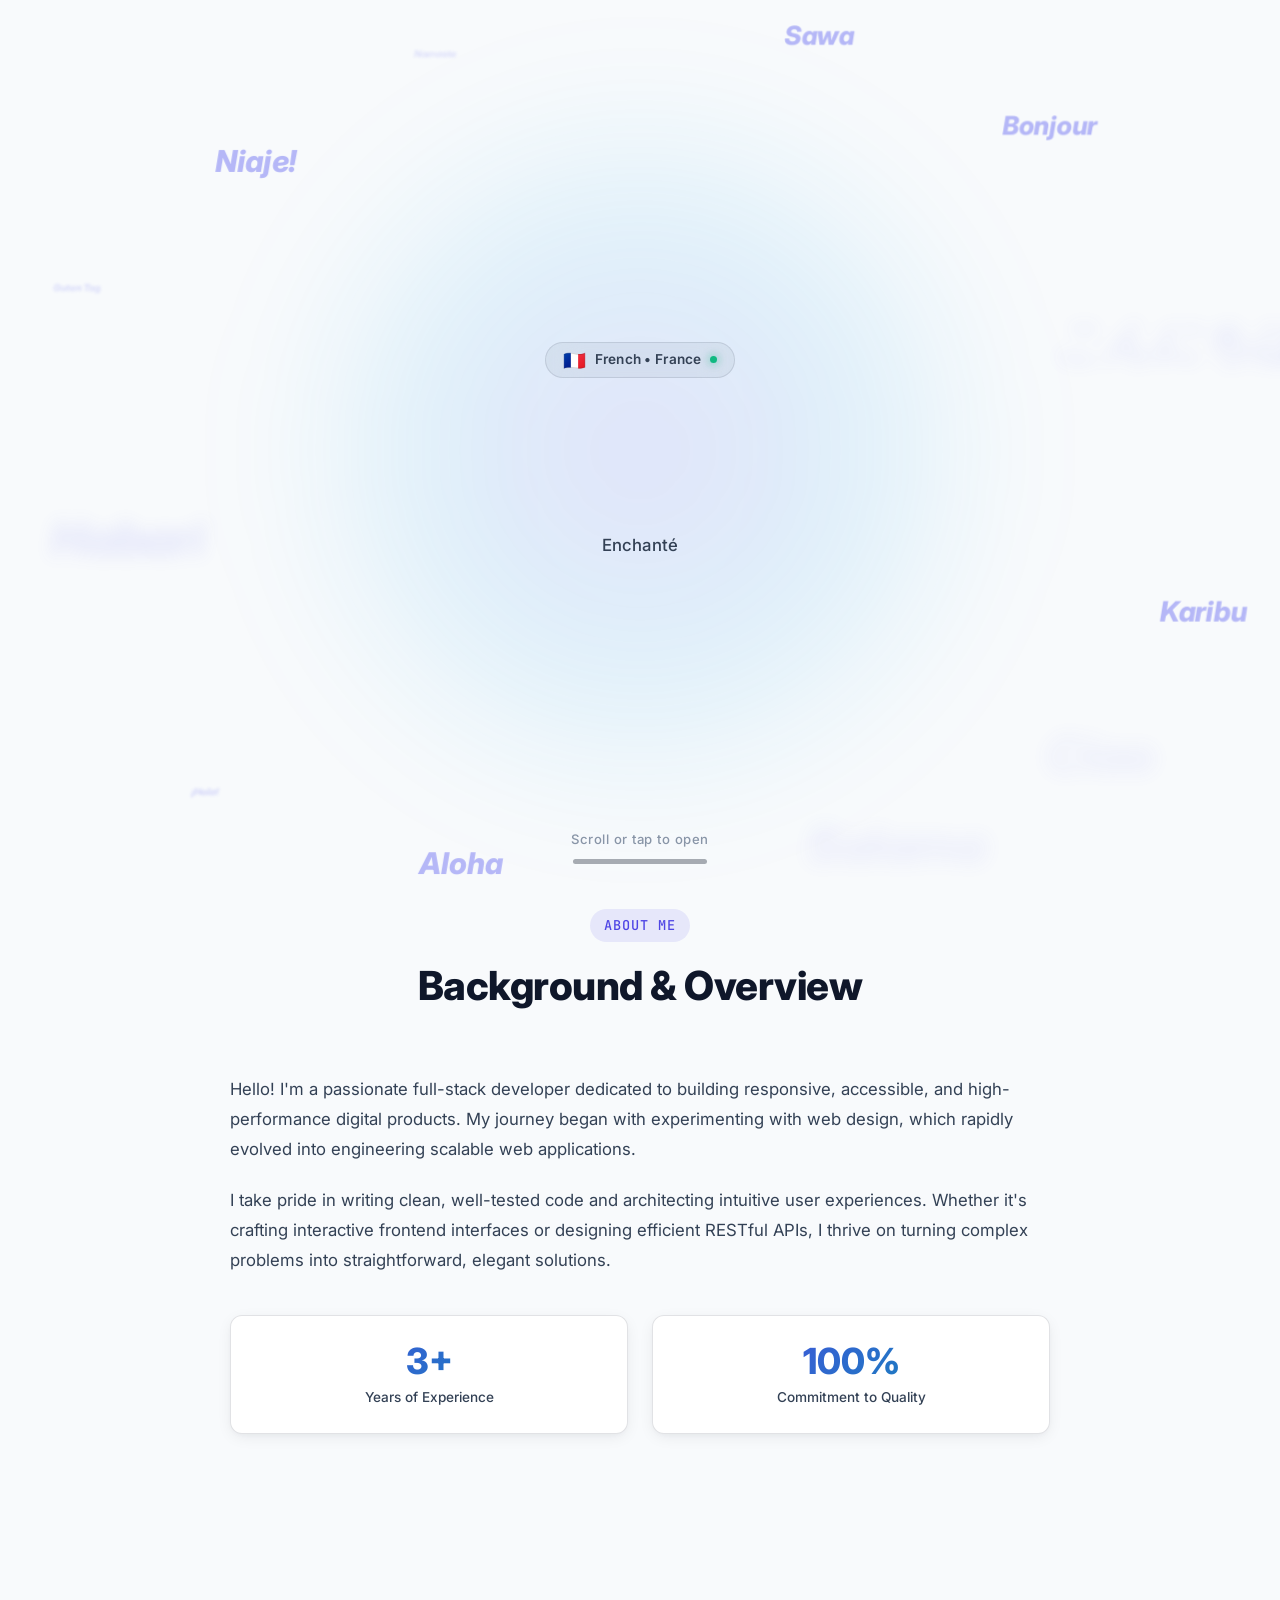
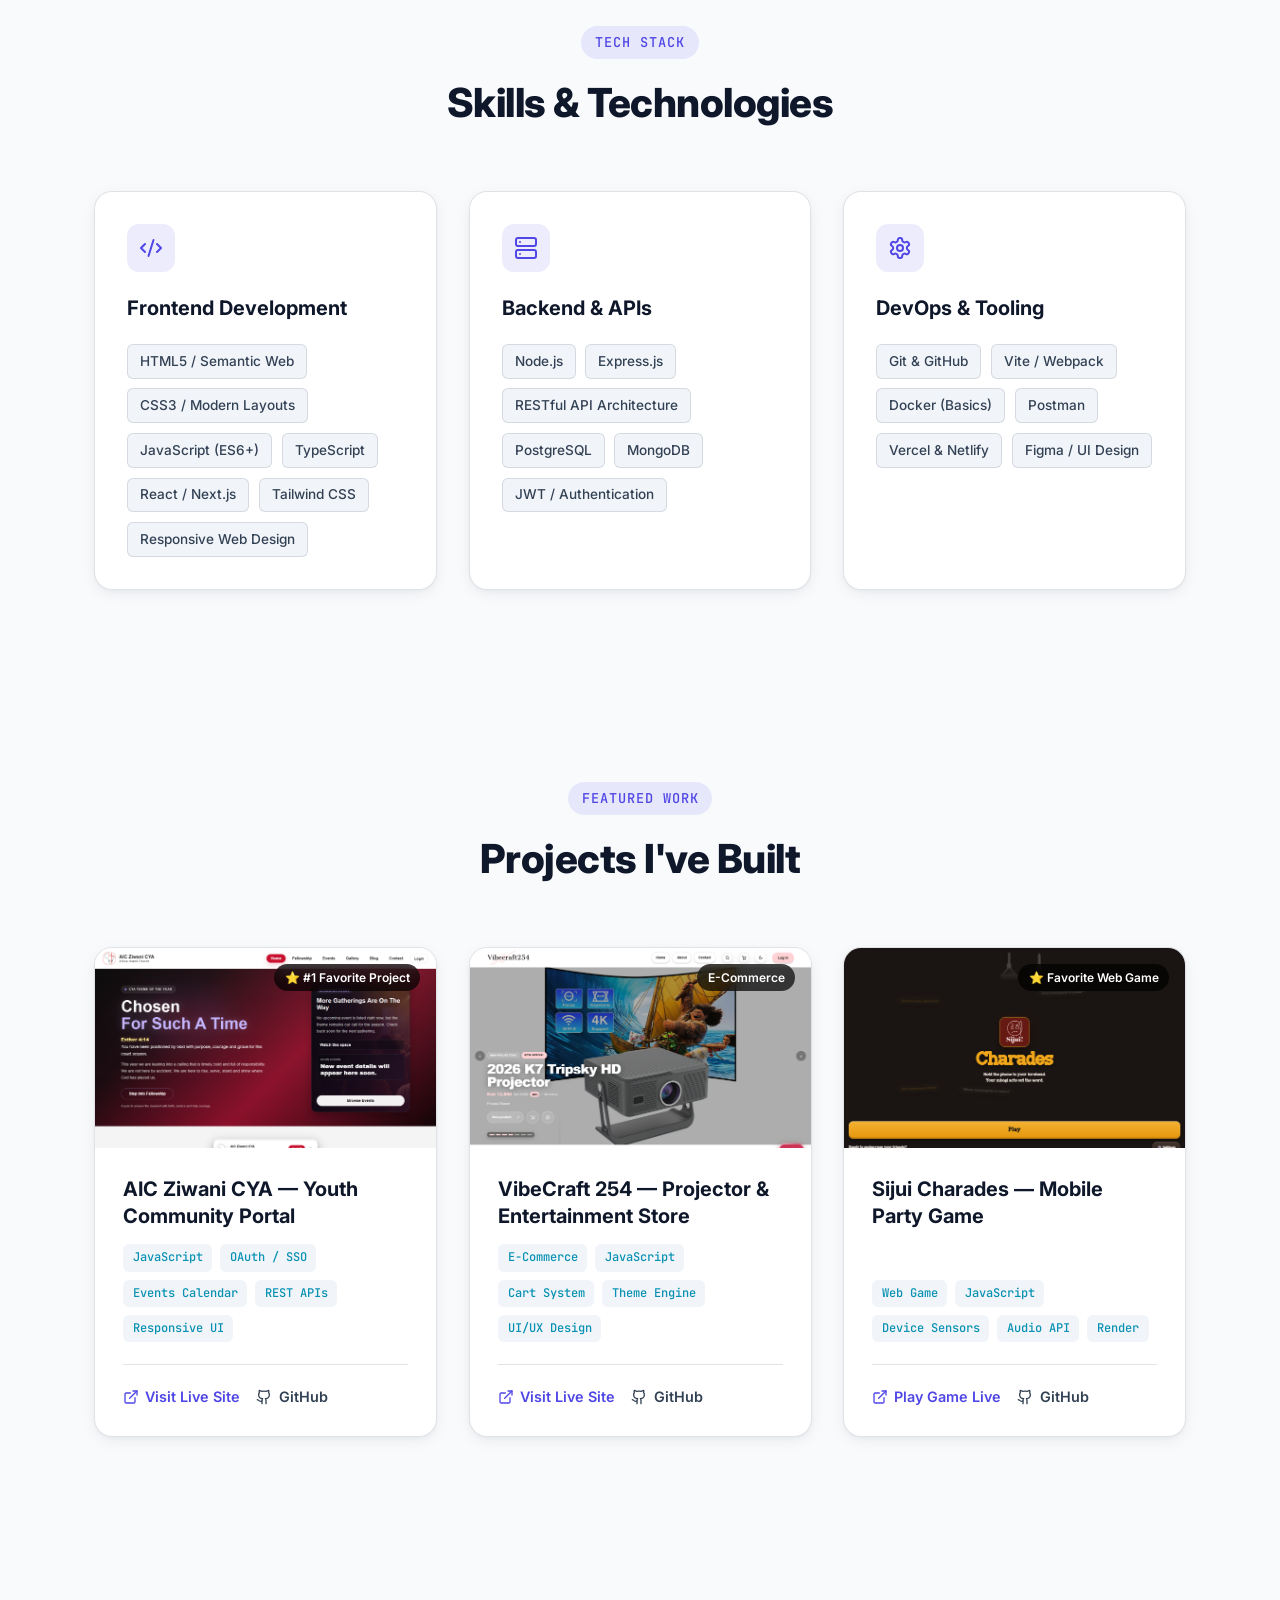
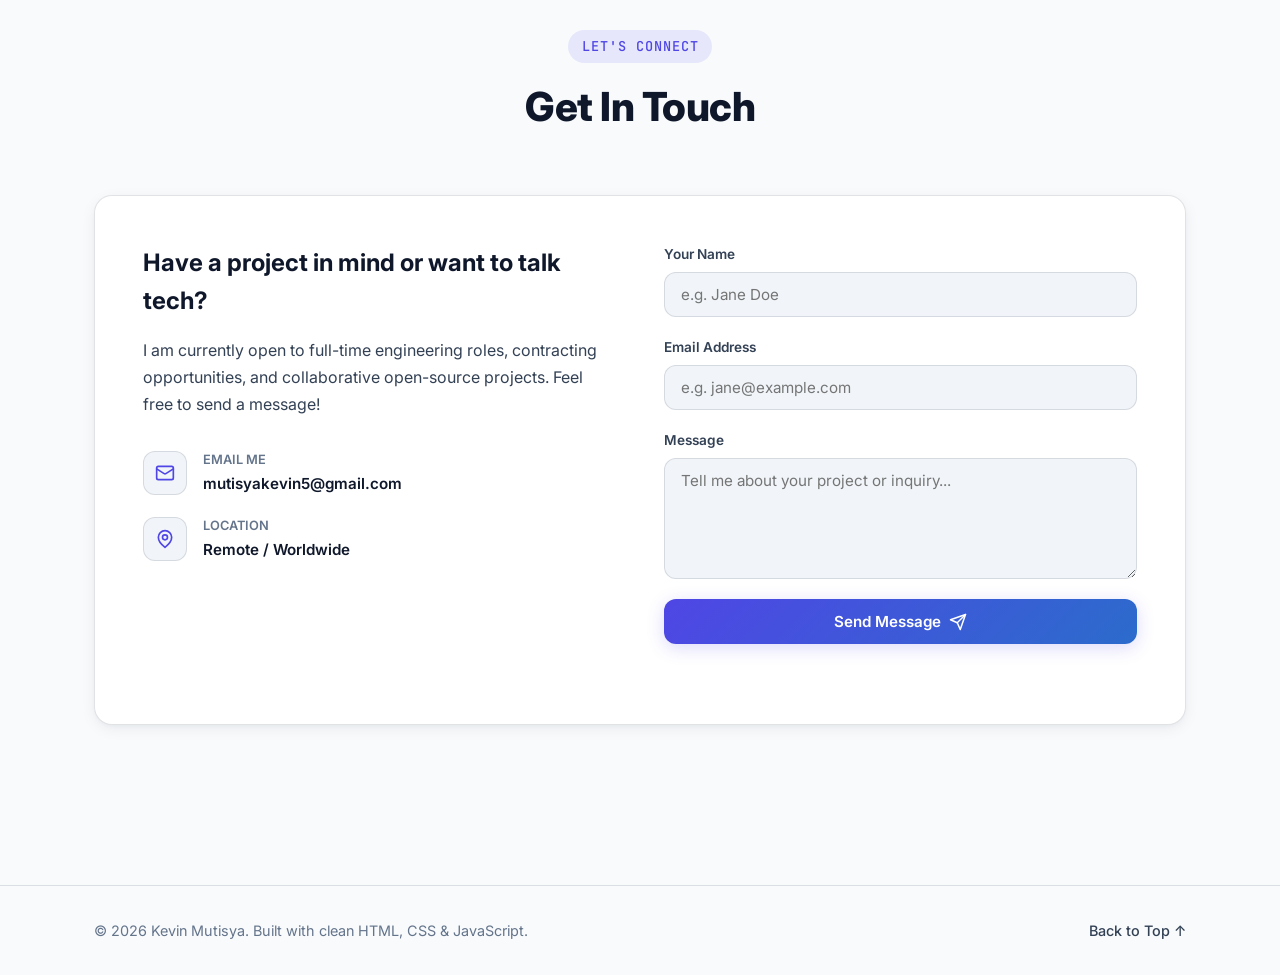
==== commit 5c976ae5: "feat: turn greetings into fullscreen iPhone-style welcome splash that dismisses cleanly" ====
--- a/index.html
+++ b/index.html
@@ -15,6 +15,54 @@
   <link rel="stylesheet" href="style.css" />
 </head>
 <body>
+  <!-- iPhone-Style Fullscreen Welcome Splash Overlay (Disappears After Welcome) -->
+  <div class="ios-welcome-overlay" id="ios-welcome-overlay" role="dialog" aria-modal="true" aria-label="Welcome Splash Screen">
+    <!-- Subtle Ambient Aurora inside Welcome Screen -->
+    <div class="welcome-aurora" aria-hidden="true"></div>
+
+    <!-- Floating 3D Word Storm Clouds (Reacts to Scroll / Wheel) -->
+    <div class="word-storm-container" id="word-storm" aria-hidden="true">
+      <span class="storm-word" data-base-x="-30" data-base-y="-32" data-base-z="-120" data-speed="1.2">Niaje!</span>
+      <span class="storm-word" data-base-x="32" data-base-y="-36" data-base-z="140" data-speed="-1.4">Bonjour</span>
+      <span class="storm-word" data-base-x="-40" data-base-y="10" data-base-z="80" data-speed="1.5">Habari</span>
+      <span class="storm-word" data-base-x="42" data-base-y="-12" data-base-z="-160" data-speed="-1.1">こんにちは</span>
+      <span class="storm-word" data-base-x="-34" data-base-y="38" data-base-z="170" data-speed="1.3">¡Hola!</span>
+      <span class="storm-word" data-base-x="36" data-base-y="34" data-base-z="-90" data-speed="-1.6">Ciao</span>
+      <span class="storm-word" data-base-x="-16" data-base-y="-44" data-base-z="200" data-speed="0.9">Namaste</span>
+      <span class="storm-word" data-base-x="20" data-base-y="44" data-base-z="-140" data-speed="-1.2">Salama</span>
+      <span class="storm-word" data-base-x="-44" data-base-y="-18" data-base-z="110" data-speed="1.7">Guten Tag</span>
+      <span class="storm-word" data-base-x="44" data-base-y="18" data-base-z="180" data-speed="-1.5">Karibu</span>
+      <span class="storm-word" data-base-x="-14" data-base-y="46" data-base-z="-110" data-speed="1.1">Aloha</span>
+      <span class="storm-word" data-base-x="14" data-base-y="-46" data-base-z="130" data-speed="-1.3">Sawa</span>
+    </div>
+
+    <!-- Centerpiece iPhone Welcome Typography -->
+    <div class="ios-welcome-center theme-jambo" id="ios-welcome-center">
+      <!-- Dynamic Island Language Pill -->
+      <div class="ios-lang-pill" id="ios-lang-pill">
+        <span class="pill-flag" id="greeting-flag">🇰🇪</span>
+        <span class="pill-lang" id="greeting-lang">Swahili • Kenya</span>
+        <span class="pill-dot" aria-hidden="true"></span>
+      </div>
+
+      <!-- Kinetic Greeting Word -->
+      <div class="ios-greeting-viewport">
+        <h2 class="ios-greeting-text" id="greeting-text">
+          <span class="char-span" style="--i:0">J</span><span class="char-span" style="--i:1">a</span><span class="char-span" style="--i:2">m</span><span class="char-span" style="--i:3">b</span><span class="char-span" style="--i:4">o</span>
+        </h2>
+      </div>
+
+      <!-- Subtle Tagline -->
+      <p class="ios-greeting-sub" id="greeting-sub">Kenya's Warmest Welcome</p>
+    </div>
+
+    <!-- iPhone Bottom Swipe / Scroll Up Indicator -->
+    <button type="button" class="ios-swipe-footer" id="ios-skip-btn" aria-label="Enter Portfolio">
+      <span class="ios-swipe-label">Scroll or tap to open</span>
+      <span class="ios-home-bar" aria-hidden="true"></span>
+    </button>
+  </div>
+
   <!-- Ambient Interactive Glow Cursor -->
   <div class="cursor-glow" id="cursor-glow" aria-hidden="true"></div>
 
@@ -76,61 +124,6 @@
   <main id="main-content">
     <!-- Hero Section -->
     <section class="hero-section wheel-section" id="hero">
-      <!-- iOS Opening Greetings & 3D Word Storm Stage -->
-      <div class="container">
-        <div class="greeting-stage" id="greeting-stage" aria-label="Interactive World Greetings Stage">
-          <!-- Floating 3D Word Storm Clouds (Kinetic Parallax on Scroll) -->
-          <div class="word-storm-container" id="word-storm" aria-hidden="true">
-            <span class="storm-word" data-base-x="-28" data-base-y="-35" data-base-z="-120" data-speed="1.2">Niaje!</span>
-            <span class="storm-word" data-base-x="32" data-base-y="-40" data-base-z="150" data-speed="-1.4">Bonjour</span>
-            <span class="storm-word" data-base-x="-42" data-base-y="10" data-base-z="80" data-speed="1.5">Habari</span>
-            <span class="storm-word" data-base-x="44" data-base-y="-15" data-base-z="-160" data-speed="-1.1">こんにちは</span>
-            <span class="storm-word" data-base-x="-35" data-base-y="45" data-base-z="180" data-speed="1.3">¡Hola!</span>
-            <span class="storm-word" data-base-x="38" data-base-y="40" data-base-z="-90" data-speed="-1.6">Ciao</span>
-            <span class="storm-word" data-base-x="-18" data-base-y="-55" data-base-z="220" data-speed="0.9">Namaste</span>
-            <span class="storm-word" data-base-x="22" data-base-y="55" data-base-z="-140" data-speed="-1.2">Salama</span>
-            <span class="storm-word" data-base-x="-46" data-base-y="-20" data-base-z="110" data-speed="1.7">Guten Tag</span>
-            <span class="storm-word" data-base-x="46" data-base-y="18" data-base-z="190" data-speed="-1.5">Karibu</span>
-            <span class="storm-word" data-base-x="-15" data-base-y="58" data-base-z="-110" data-speed="1.1">Aloha</span>
-            <span class="storm-word" data-base-x="15" data-base-y="-58" data-base-z="130" data-speed="-1.3">Sawa</span>
-          </div>
-
-          <!-- iOS Opening Main Greeting Card -->
-          <div class="ios-greeting-card">
-            <!-- iOS Capsule Language Pill -->
-            <div class="ios-lang-pill" id="ios-lang-pill">
-              <span class="pill-flag" id="greeting-flag">🇰🇪</span>
-              <span class="pill-lang" id="greeting-lang">Swahili • Kenya</span>
-              <span class="pill-dot" aria-hidden="true"></span>
-            </div>
-
-            <!-- Kinetic Greeting Headline (Word Storm Stage) -->
-            <div class="ios-greeting-viewport">
-              <h2 class="ios-greeting-text" id="greeting-text">
-                <span class="char-span" style="--i:0">J</span><span class="char-span" style="--i:1">a</span><span class="char-span" style="--i:2">m</span><span class="char-span" style="--i:3">b</span><span class="char-span" style="--i:4">o</span>
-              </h2>
-            </div>
-
-            <!-- Greeting Tagline / Meaning -->
-            <p class="ios-greeting-sub" id="greeting-sub">Kenya's Warmest Welcome</p>
-
-            <!-- Scroll Storm Interaction Hint -->
-            <div class="ios-scroll-action">
-              <span class="ios-scroll-badge">
-                <svg class="scroll-mouse-icon" width="14" height="18" viewBox="0 0 24 24" fill="none" stroke="currentColor" stroke-width="2">
-                  <rect x="5" y="2" width="14" height="20" rx="7"></rect>
-                  <line class="scroll-wheel-tick" x1="12" y1="6" x2="12" y2="10"></line>
-                </svg>
-                <span>Scroll down to storm greetings</span>
-              </span>
-            </div>
-
-            <!-- Interactive Language Navigator Dots -->
-            <div class="greeting-dots" id="greeting-dots" role="tablist" aria-label="Greeting Languages Navigator"></div>
-          </div>
-        </div>
-      </div>
-
       <div class="container hero-container">
         <div class="hero-content">
           <div class="status-badge">
--- a/style.css
+++ b/style.css
@@ -483,29 +483,72 @@
 }
 
 /* ==========================================================================
-   iOS Opening Greetings & 3D Word Storm Stage
+   iPhone-Style Fullscreen Welcome Splash Overlay (Disappears After Welcome)
    ========================================================================== */
-.greeting-stage {
-  position: relative;
-  width: 100%;
-  padding: 1.5rem 1rem 3.5rem;
-  margin-bottom: 3rem;
-  display: flex;
+body.welcome-active {
+  overflow: hidden;
+}
+
+.ios-welcome-overlay {
+  position: fixed;
+  inset: 0;
+  z-index: 10000;
+  display: flex;
+  flex-direction: column;
+  align-items: center;
   justify-content: center;
-  align-items: center;
+  background-color: #060913;
   perspective: 1200px;
-  overflow: visible;
-  border-bottom: 1px solid rgba(255, 255, 255, 0.06);
-}
-
-[data-theme="light"] .greeting-stage {
-  border-bottom: 1px solid rgba(0, 0, 0, 0.06);
-}
-
-/* Floating 3D Word Storm Cloud (Reacts to Scroll Movement) */
+  overflow: hidden;
+  transition: opacity 0.75s cubic-bezier(0.22, 1, 0.36, 1),
+              transform 0.8s cubic-bezier(0.22, 1, 0.36, 1),
+              filter 0.75s ease;
+  will-change: opacity, transform, filter;
+}
+
+[data-theme="light"] .ios-welcome-overlay {
+  background-color: #f8fafc;
+}
+
+.ios-welcome-overlay.is-dismissing {
+  opacity: 0;
+  transform: translateY(-4%) scale(1.04);
+  filter: blur(14px);
+  pointer-events: none;
+}
+
+.ios-welcome-overlay.is-gone {
+  display: none !important;
+}
+
+/* Soft Apple-Style Ambient Glow Behind the Welcome Text */
+.welcome-aurora {
+  position: absolute;
+  width: 65vw;
+  height: 65vw;
+  max-width: 720px;
+  max-height: 720px;
+  border-radius: 50%;
+  background: radial-gradient(circle, rgba(99, 102, 241, 0.22) 0%, rgba(6, 182, 212, 0.12) 45%, transparent 72%);
+  filter: blur(60px);
+  pointer-events: none;
+  z-index: 0;
+  animation: welcome-aurora-breathe 6s ease-in-out infinite alternate;
+}
+
+[data-theme="light"] .welcome-aurora {
+  background: radial-gradient(circle, rgba(99, 102, 241, 0.16) 0%, rgba(14, 165, 233, 0.1) 45%, transparent 72%);
+}
+
+@keyframes welcome-aurora-breathe {
+  0% { transform: scale(0.92); opacity: 0.75; }
+  100% { transform: scale(1.08); opacity: 1; }
+}
+
+/* Floating 3D Word Storm Cloud inside Splash */
 .word-storm-container {
   position: absolute;
-  inset: -60px -80px;
+  inset: 0;
   pointer-events: none;
   transform-style: preserve-3d;
   overflow: hidden;
@@ -521,49 +564,32 @@
   font-style: italic;
   letter-spacing: -0.01em;
   color: var(--text-muted);
-  opacity: 0.32;
+  opacity: 0.22;
   white-space: nowrap;
   transform-style: preserve-3d;
   will-change: transform, opacity, filter;
-  transition: transform 0.12s linear, opacity 0.25s ease, filter 0.25s ease;
+  transition: transform 0.25s ease-out, opacity 0.3s ease, filter 0.3s ease;
   user-select: none;
-  text-shadow: 0 0 20px rgba(99, 102, 241, 0.15);
 }
 
 [data-theme="light"] .storm-word {
   color: #6366f1;
-  opacity: 0.22;
-  text-shadow: 0 0 12px rgba(99, 102, 241, 0.1);
-}
-
-/* iOS Opening Centerpiece Card */
-.ios-greeting-card {
+  opacity: 0.16;
+}
+
+/* Centerpiece Open iPhone Typography (No Boxy Card) */
+.ios-welcome-center {
   position: relative;
   z-index: 3;
   display: flex;
   flex-direction: column;
   align-items: center;
   text-align: center;
-  max-width: 680px;
-  width: 100%;
-  padding: 2.25rem 2rem 1.85rem;
-  background: rgba(15, 23, 42, 0.5);
-  border: 1px solid rgba(255, 255, 255, 0.12);
-  border-radius: var(--radius-xl);
-  backdrop-filter: blur(24px);
-  -webkit-backdrop-filter: blur(24px);
-  box-shadow: 0 30px 70px -15px rgba(0, 0, 0, 0.6), inset 0 1px 0 rgba(255, 255, 255, 0.15);
+  padding: 0 1.5rem;
   transform-style: preserve-3d;
-  transition: border-color 0.4s ease, box-shadow 0.4s ease;
-}
-
-[data-theme="light"] .ios-greeting-card {
-  background: rgba(255, 255, 255, 0.75);
-  border: 1px solid rgba(0, 0, 0, 0.08);
-  box-shadow: 0 25px 60px -15px rgba(15, 23, 42, 0.12), inset 0 1px 0 rgba(255, 255, 255, 0.95);
-}
-
-/* iOS Language Dynamic Island Capsule */
+}
+
+/* iOS Dynamic Island Language Pill */
 .ios-lang-pill {
   display: inline-flex;
   align-items: center;
@@ -571,18 +597,20 @@
   padding: 0.4rem 1.05rem;
   border-radius: var(--radius-full);
   background: rgba(255, 255, 255, 0.08);
-  border: 1px solid rgba(255, 255, 255, 0.15);
+  border: 1px solid rgba(255, 255, 255, 0.14);
+  backdrop-filter: blur(16px);
+  -webkit-backdrop-filter: blur(16px);
   font-size: 0.85rem;
   font-weight: 600;
   letter-spacing: 0.02em;
   color: var(--text-secondary);
-  margin-bottom: 1.25rem;
+  margin-bottom: 1.5rem;
   transition: transform 0.3s cubic-bezier(0.34, 1.56, 0.64, 1), border-color 0.3s ease;
 }
 
 [data-theme="light"] .ios-lang-pill {
-  background: rgba(0, 0, 0, 0.04);
-  border-color: rgba(0, 0, 0, 0.08);
+  background: rgba(15, 23, 42, 0.05);
+  border-color: rgba(15, 23, 42, 0.1);
 }
 
 .pill-flag {
@@ -601,18 +629,18 @@
 
 /* Kinetic Greeting Viewport */
 .ios-greeting-viewport {
-  min-height: 5.75rem;
+  min-height: 6.5rem;
   display: flex;
   align-items: center;
   justify-content: center;
-  perspective: 800px;
+  perspective: 900px;
 }
 
 .ios-greeting-text {
-  font-size: clamp(3.2rem, 7.5vw, 5.5rem);
+  font-size: clamp(3.6rem, 10vw, 7rem);
   font-weight: 800;
-  letter-spacing: -0.03em;
-  line-height: 1.1;
+  letter-spacing: -0.04em;
+  line-height: 1.05;
   margin: 0;
   display: flex;
   justify-content: center;
@@ -622,176 +650,142 @@
   background: linear-gradient(135deg, #ffffff 0%, #cbd5e1 50%, #818cf8 100%);
   -webkit-background-clip: text;
   -webkit-text-fill-color: transparent;
-  filter: drop-shadow(0 0 30px rgba(129, 140, 248, 0.35));
+  filter: drop-shadow(0 0 36px rgba(129, 140, 248, 0.35));
 }
 
 [data-theme="light"] .ios-greeting-text {
   background: linear-gradient(135deg, #0f172a 0%, #334155 50%, #4338ca 100%);
   -webkit-background-clip: text;
   -webkit-text-fill-color: transparent;
-  filter: drop-shadow(0 0 20px rgba(99, 102, 241, 0.2));
+  filter: drop-shadow(0 0 24px rgba(99, 102, 241, 0.2));
 }
 
 /* Kinetic Per-Character Storm Spans */
 .char-span {
   display: inline-block;
   transform-style: preserve-3d;
-  transition: transform 0.45s cubic-bezier(0.34, 1.56, 0.64, 1), opacity 0.35s ease, filter 0.35s ease;
+  transition: transform 0.42s cubic-bezier(0.22, 1, 0.36, 1), opacity 0.32s ease, filter 0.32s ease;
   will-change: transform, opacity, filter;
 }
 
-/* Storming Out Transition */
 .char-span.storm-out {
   transform: translate3d(var(--tx, 40px), var(--ty, -50px), var(--tz, 120px)) rotate(var(--rot, 30deg)) scale(0.5);
   opacity: 0;
   filter: blur(10px);
 }
 
-/* Storming In Transition */
 .char-span.storm-in {
-  transform: translate3d(var(--itx, -40px), var(--ity, 50px), var(--itz, -120px)) rotate(var(--irot, -30deg)) scale(1.4);
+  transform: translate3d(var(--itx, -40px), var(--ity, 50px), var(--itz, -120px)) rotate(var(--irot, -30deg)) scale(1.35);
   opacity: 0;
   filter: blur(12px);
 }
 
-/* Bespoke Greeting Visual Styles */
-.ios-greeting-card.theme-jambo {
-  box-shadow: 0 30px 70px -15px rgba(245, 158, 11, 0.25), inset 0 1px 0 rgba(255, 255, 255, 0.2);
-}
-.ios-greeting-card.theme-jambo .ios-greeting-text {
-  background: linear-gradient(135deg, #fbbf24 0%, #f59e0b 40%, #06b6d4 100%);
+/* Bespoke Greeting Gradient Themes */
+.ios-welcome-center.theme-jambo .ios-greeting-text {
+  background: linear-gradient(135deg, #fbbf24 0%, #f59e0b 45%, #06b6d4 100%);
   -webkit-background-clip: text;
   -webkit-text-fill-color: transparent;
 }
 
-.ios-greeting-card.theme-habari .ios-greeting-text {
+.ios-welcome-center.theme-habari .ios-greeting-text {
   background: linear-gradient(135deg, #22d3ee 0%, #0ea5e9 50%, #6366f1 100%);
   -webkit-background-clip: text;
   -webkit-text-fill-color: transparent;
 }
 
-.ios-greeting-card.theme-hello .ios-greeting-text {
+.ios-welcome-center.theme-hello .ios-greeting-text {
   background: linear-gradient(135deg, #ffffff 0%, #e2e8f0 60%, #94a3b8 100%);
   -webkit-background-clip: text;
   -webkit-text-fill-color: transparent;
 }
 
-.ios-greeting-card.theme-bonjour .ios-greeting-text {
+[data-theme="light"] .ios-welcome-center.theme-hello .ios-greeting-text {
+  background: linear-gradient(135deg, #0f172a 0%, #334155 60%, #64748b 100%);
+  -webkit-background-clip: text;
+  -webkit-text-fill-color: transparent;
+}
+
+.ios-welcome-center.theme-bonjour .ios-greeting-text {
   background: linear-gradient(135deg, #ec4899 0%, #d946ef 50%, #a855f7 100%);
   -webkit-background-clip: text;
   -webkit-text-fill-color: transparent;
 }
 
-.ios-greeting-card.theme-konnichiwa .ios-greeting-text {
+.ios-welcome-center.theme-konnichiwa .ios-greeting-text {
   background: linear-gradient(135deg, #f43f5e 0%, #fb7185 50%, #38bdf8 100%);
   -webkit-background-clip: text;
   -webkit-text-fill-color: transparent;
 }
 
-.ios-greeting-card.theme-hola .ios-greeting-text {
+.ios-welcome-center.theme-hola .ios-greeting-text {
   background: linear-gradient(135deg, #f97316 0%, #fb923c 50%, #eab308 100%);
   -webkit-background-clip: text;
   -webkit-text-fill-color: transparent;
 }
 
-.ios-greeting-card.theme-ciao .ios-greeting-text {
-  background: linear-gradient(135deg, #10b981 0%, #34d399 50%, #06b6d4 100%);
-  -webkit-background-clip: text;
-  -webkit-text-fill-color: transparent;
-}
-
-.ios-greeting-card.theme-karibu .ios-greeting-text {
+.ios-welcome-center.theme-karibu .ios-greeting-text {
   background: linear-gradient(135deg, #6366f1 0%, #8b5cf6 45%, #ec4899 100%);
   -webkit-background-clip: text;
   -webkit-text-fill-color: transparent;
 }
 
-/* Subtitle & Tagline */
+/* Subtitle */
 .ios-greeting-sub {
   font-size: 1.05rem;
   font-weight: 500;
   color: var(--text-secondary);
-  margin-top: 0.65rem;
-  margin-bottom: 1.25rem;
+  margin-top: 0.75rem;
   min-height: 1.6em;
-  transition: opacity 0.3s ease, transform 0.3s ease;
-}
-
-/* Scroll Action Hint */
-.ios-scroll-action {
-  margin-bottom: 1.15rem;
-}
-
-.ios-scroll-badge {
-  display: inline-flex;
-  align-items: center;
-  gap: 0.55rem;
-  padding: 0.35rem 0.9rem;
-  border-radius: var(--radius-full);
-  font-size: 0.78rem;
-  font-family: var(--font-mono);
-  color: var(--text-muted);
-  background: rgba(255, 255, 255, 0.05);
-  border: 1px solid rgba(255, 255, 255, 0.08);
-  letter-spacing: 0.04em;
-  user-select: none;
-}
-
-[data-theme="light"] .ios-scroll-badge {
-  background: rgba(0, 0, 0, 0.04);
-  border-color: rgba(0, 0, 0, 0.06);
-}
-
-.scroll-mouse-icon {
-  animation: mouse-float 2s infinite ease-in-out;
-}
-
-.scroll-wheel-tick {
-  animation: mouse-tick 1.8s infinite ease-in-out;
-}
-
-@keyframes mouse-float {
-  0%, 100% { transform: translateY(0); }
-  50% { transform: translateY(3px); }
-}
-
-@keyframes mouse-tick {
-  0% { transform: translateY(0); opacity: 1; }
-  60% { transform: translateY(4px); opacity: 0.2; }
-  100% { transform: translateY(0); opacity: 1; }
-}
-
-/* Language Dots Timeline */
-.greeting-dots {
-  display: flex;
-  align-items: center;
-  gap: 0.45rem;
-}
-
-.greeting-dot {
-  width: 8px;
-  height: 8px;
-  border-radius: var(--radius-full);
-  background: rgba(255, 255, 255, 0.2);
+  letter-spacing: 0.01em;
+  transition: opacity 0.25s ease, transform 0.25s ease;
+}
+
+/* iPhone Bottom Swipe / Home Bar */
+.ios-swipe-footer {
+  position: absolute;
+  bottom: 1.75rem;
+  left: 50%;
+  transform: translateX(-50%);
+  z-index: 4;
+  display: flex;
+  flex-direction: column;
+  align-items: center;
+  gap: 0.75rem;
+  background: transparent;
   border: none;
   cursor: pointer;
-  transition: all 0.35s cubic-bezier(0.34, 1.56, 0.64, 1);
-  padding: 0;
-}
-
-[data-theme="light"] .greeting-dot {
-  background: rgba(0, 0, 0, 0.15);
-}
-
-.greeting-dot:hover {
-  background: rgba(255, 255, 255, 0.4);
-  transform: scale(1.2);
-}
-
-.greeting-dot.active {
-  width: 24px;
-  background: var(--accent-primary);
-  box-shadow: 0 0 10px var(--accent-glow);
+  padding: 0.5rem 1.25rem;
+  color: var(--text-muted);
+  transition: opacity 0.25s ease, transform 0.25s ease;
+}
+
+.ios-swipe-footer:hover {
+  color: var(--text-primary);
+  transform: translateX(-50%) translateY(-2px);
+}
+
+.ios-swipe-label {
+  font-size: 0.82rem;
+  font-weight: 500;
+  letter-spacing: 0.04em;
+  opacity: 0.75;
+  animation: ios-swipe-pulse 2.2s ease-in-out infinite;
+}
+
+.ios-home-bar {
+  width: 134px;
+  height: 5px;
+  border-radius: 999px;
+  background: rgba(255, 255, 255, 0.55);
+}
+
+[data-theme="light"] .ios-home-bar {
+  background: rgba(15, 23, 42, 0.35);
+}
+
+@keyframes ios-swipe-pulse {
+  0%, 100% { opacity: 0.45; transform: translateY(0); }
+  50% { opacity: 0.95; transform: translateY(-3px); }
 }
 
 /* ==========================================================================
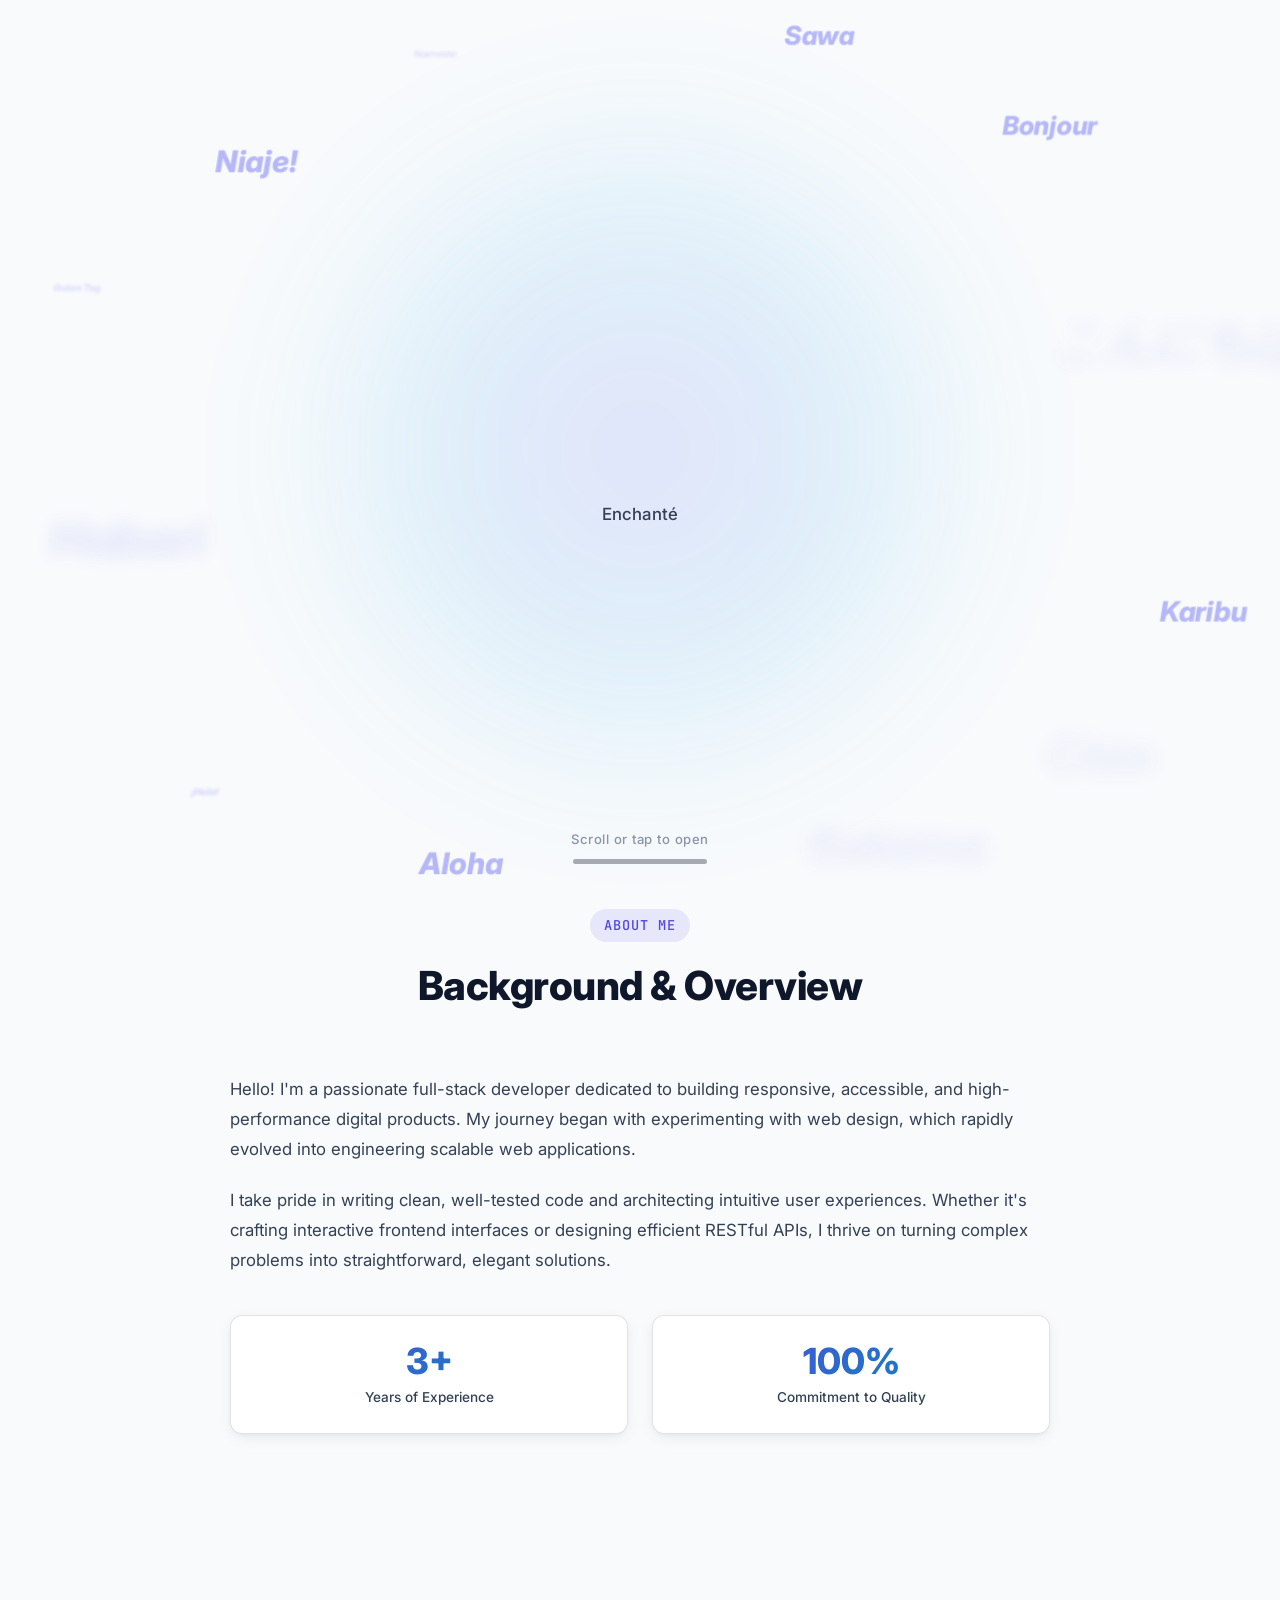
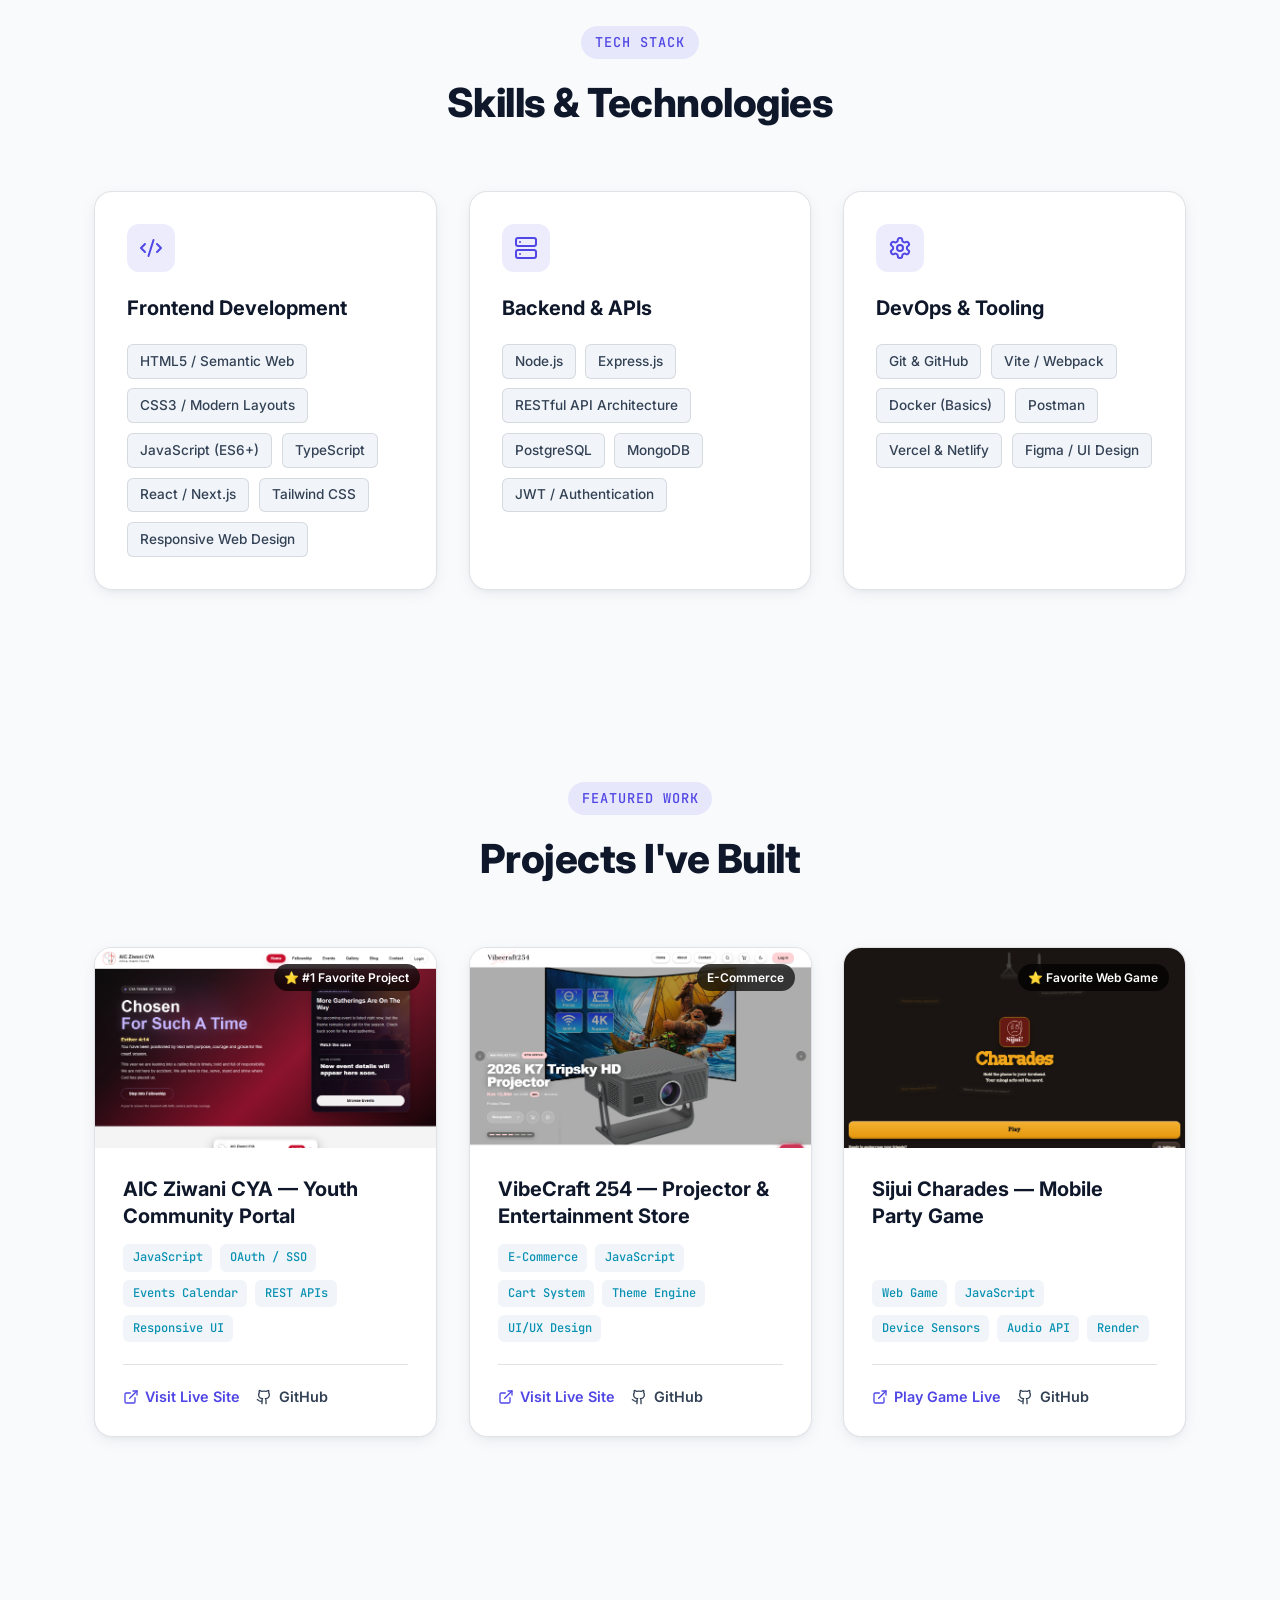
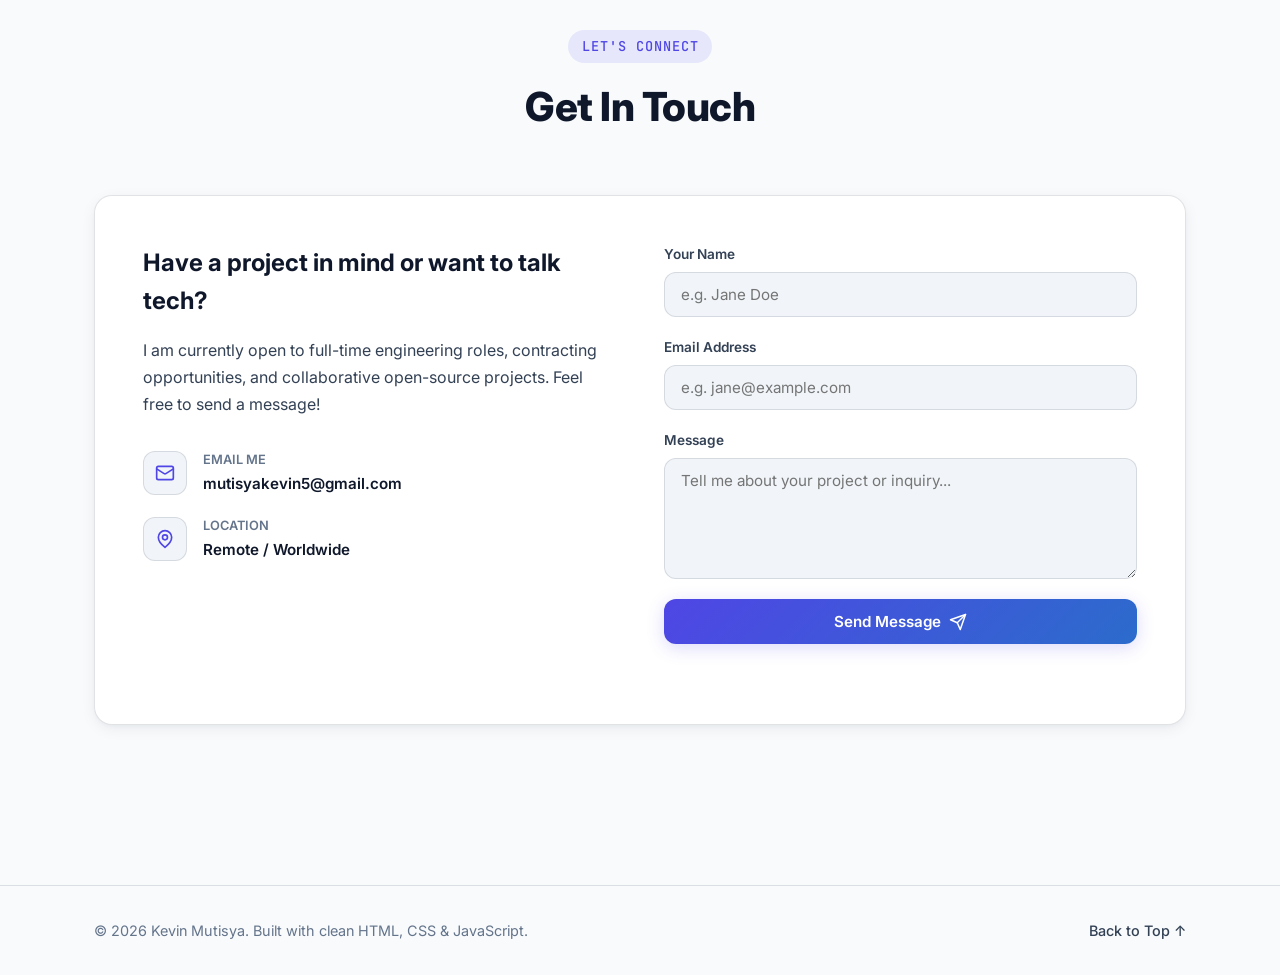
==== commit 2e271c45: "style: remove language label pill from welcome splash screen" ====
--- a/index.html
+++ b/index.html
@@ -38,13 +38,6 @@
 
     <!-- Centerpiece iPhone Welcome Typography -->
     <div class="ios-welcome-center theme-jambo" id="ios-welcome-center">
-      <!-- Dynamic Island Language Pill -->
-      <div class="ios-lang-pill" id="ios-lang-pill">
-        <span class="pill-flag" id="greeting-flag">🇰🇪</span>
-        <span class="pill-lang" id="greeting-lang">Swahili • Kenya</span>
-        <span class="pill-dot" aria-hidden="true"></span>
-      </div>
-
       <!-- Kinetic Greeting Word -->
       <div class="ios-greeting-viewport">
         <h2 class="ios-greeting-text" id="greeting-text">
@@ -71,7 +64,6 @@
     <div class="mesh-orb orb-1"></div>
     <div class="mesh-orb orb-2"></div>
     <div class="mesh-orb orb-3"></div>
-    <div class="mesh-grid"></div>
   </div>
 
   <!-- Navigation Header -->
--- a/style.css
+++ b/style.css
@@ -180,24 +180,6 @@
   animation: orb-float-3 25s infinite ease-in-out alternate;
 }
 
-/* Subtle Animated Blueprint Grid Overlay */
-.mesh-grid {
-  position: absolute;
-  inset: 0;
-  background-image: 
-    linear-gradient(to right, rgba(255, 255, 255, 0.03) 1px, transparent 1px),
-    linear-gradient(to bottom, rgba(255, 255, 255, 0.03) 1px, transparent 1px);
-  background-size: 50px 50px;
-  mask-image: radial-gradient(ellipse at 50% 30%, black 40%, transparent 80%);
-  -webkit-mask-image: radial-gradient(ellipse at 50% 30%, black 40%, transparent 80%);
-}
-
-[data-theme="light"] .mesh-grid {
-  background-image: 
-    linear-gradient(to right, rgba(15, 23, 42, 0.035) 1px, transparent 1px),
-    linear-gradient(to bottom, rgba(15, 23, 42, 0.035) 1px, transparent 1px);
-}
-
 @keyframes orb-float-1 {
   0% { transform: translate(0, 0) scale(1); }
   50% { transform: translate(120px, 80px) scale(1.15); }
@@ -587,44 +569,6 @@
   text-align: center;
   padding: 0 1.5rem;
   transform-style: preserve-3d;
-}
-
-/* iOS Dynamic Island Language Pill */
-.ios-lang-pill {
-  display: inline-flex;
-  align-items: center;
-  gap: 0.55rem;
-  padding: 0.4rem 1.05rem;
-  border-radius: var(--radius-full);
-  background: rgba(255, 255, 255, 0.08);
-  border: 1px solid rgba(255, 255, 255, 0.14);
-  backdrop-filter: blur(16px);
-  -webkit-backdrop-filter: blur(16px);
-  font-size: 0.85rem;
-  font-weight: 600;
-  letter-spacing: 0.02em;
-  color: var(--text-secondary);
-  margin-bottom: 1.5rem;
-  transition: transform 0.3s cubic-bezier(0.34, 1.56, 0.64, 1), border-color 0.3s ease;
-}
-
-[data-theme="light"] .ios-lang-pill {
-  background: rgba(15, 23, 42, 0.05);
-  border-color: rgba(15, 23, 42, 0.1);
-}
-
-.pill-flag {
-  font-size: 1.15rem;
-  line-height: 1;
-}
-
-.pill-dot {
-  width: 7px;
-  height: 7px;
-  border-radius: 50%;
-  background: #10b981;
-  box-shadow: 0 0 10px rgba(16, 185, 129, 0.8);
-  animation: pulse-ring 2s infinite cubic-bezier(0.66, 0, 0, 1);
 }
 
 /* Kinetic Greeting Viewport */
